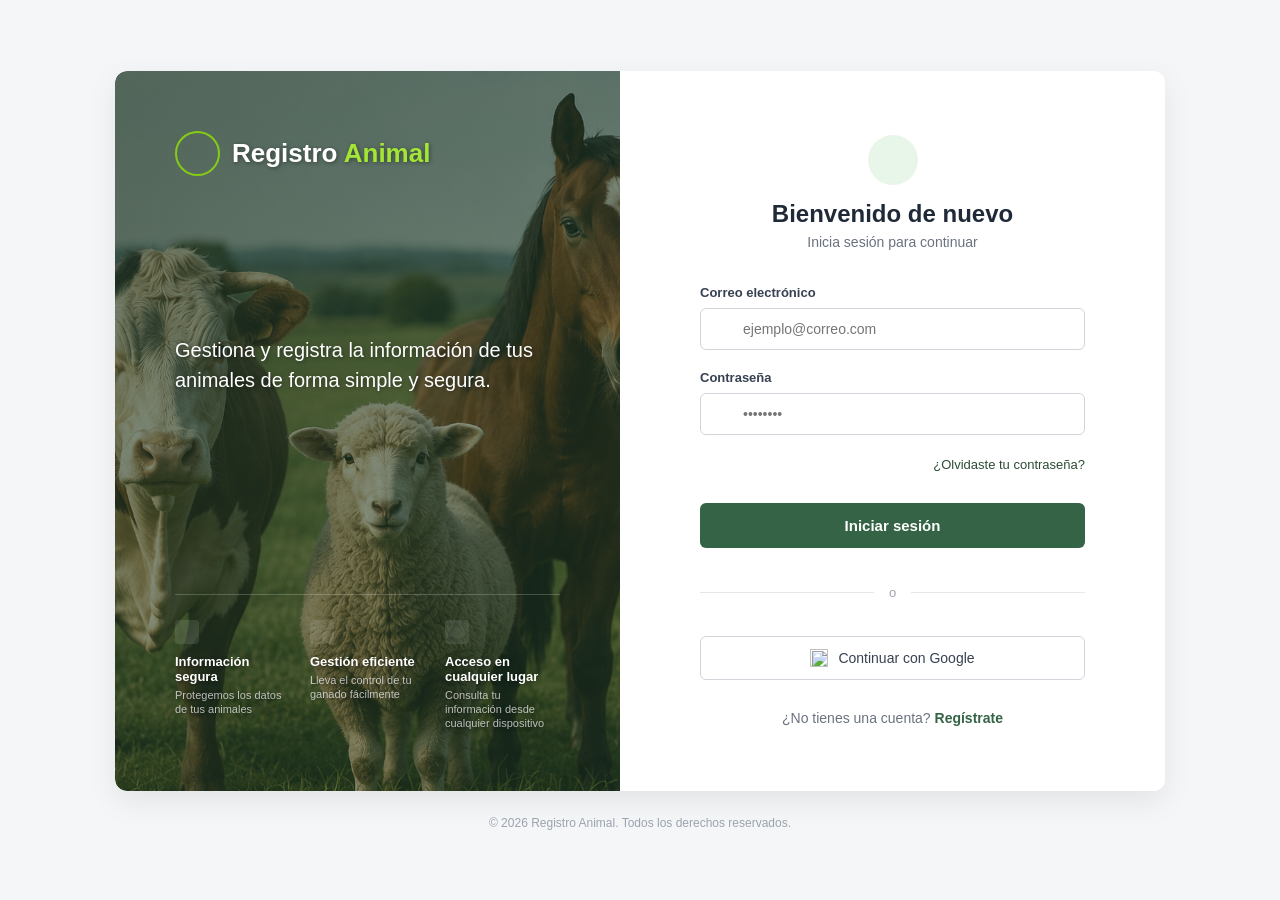
==== index.html @ e9a9a5f4 "INICIO DE SESION" ====
<!DOCTYPE html>
<html lang="es">
<head>
    <!-- Configuración para que los acentos y las eñes se lean correctamente -->
    <meta charset="UTF-8">
    
    <!-- Línea clave para que la página sea responsive y se adapte al tamaño de cualquier celular -->
    <meta name="viewport" content="width=device-width, initial-scale=1.0">
    
    <title>Registro Animal - Iniciar Sesión</title>
    
    <!-- Enlace a tu archivo de estilos CSS -->
    <link rel="stylesheet" href="style.css">
</head>
<body>

    <!-- Contenedor principal de la tarjeta de inicio de sesión -->
    <main class="login-container">

        <!-- SECCIÓN IZQUIERDA: Panel informativo (El fondo se maneja desde el CSS con 'img/portada.png') -->
        <section class="info-panel">
            <div class="logo-container">
                <div class="logo-icon"></div> 
                <h1>Registro <span>Animal</span></h1>
            </div>

            <p class="slogan">Gestiona y registra la información de tus animales de forma simple y segura.</p>

            <!-- Bloque de características/beneficios en la parte inferior -->
            <div class="features-grid">
                <article class="feature-item">
                    <div class="icon-secure"></div>
                    <h2>Información segura</h2>
                    <p>Protegemos los datos de tus animales</p>
                </article>

                <article class="feature-item">
                    <div class="icon-management"></div>
                    <h2>Gestión eficiente</h2>
                    <p>Lleva el control de tu ganado fácilmente</p>
                </article>

                <article class="feature-item">
                    <div class="icon-access"></div>
                    <h2>Acceso en cualquier lugar</h2>
                    <p>Consulta tu información desde cualquier dispositivo</p>
                </article>
            </div>
        </section>


        <!-- SECCIÓN DERECHA: Formulario interactivo de inicio de sesión -->
        <section class="form-panel">
            
            <header class="form-header">
                <div class="lock-icon"></div>
                <h2>Bienvenido de nuevo</h2>
                <p>Inicia sesión para continuar</p>
            </header>

            <form action="#" method="POST" class="login-form">
                
                <!-- Campo: Correo electrónico -->
                <div class="input-group">
                    <label for="email">Correo electrónico</label>
                    <div class="input-wrapper">
                        <span class="input-icon icon-mail"></span>
                        <input type="email" id="email" name="email" placeholder="ejemplo@correo.com" required>
                    </div>
                </div>

                <!-- Campo: Contraseña -->
                <div class="input-group">
                    <label for="password">Contraseña</label>
                    <div class="input-wrapper">
                        <span class="input-icon icon-lock"></span>
                        <input type="password" id="password" name="password" placeholder="••••••••" required>
                        <button type="button" class="toggle-password" aria-label="Mostrar contraseña"></button>
                    </div>
                </div>

                <!-- Enlace de recuperación -->
                <div class="form-actions">
                    <a href="#" class="forgot-password">¿Olvidaste tu contraseña?</a>
                </div>

                <!-- Botón para enviar el formulario -->
                <button type="submit" class="btn-submit">Iniciar sesión</button>
                
                <!-- Divisor decorativo -->
                <div class="divider">
                    <span>o</span>
                </div>

                <!-- Botón alternativo de inicio con Google -->
                <button type="button" class="btn-google">
                    <!-- Espacio listo para colocar el logo de Google en formato SVG o PNG cuando lo tengas -->
                    <img src="#" alt="" class="google-logo"> 
                    Continuar con Google
                </button>

            </form>

            <!-- Pie del formulario para derivar a registro -->
            <footer class="form-footer">
                <p>¿No tienes una cuenta? <a href="#">Regístrate</a></p>
            </footer>

        </section>

    </main>

    <!-- PIE DE PÁGINA GLOBAL DE LA WEB -->
    <footer class="main-footer">
        <p>&copy; 2026 Registro Animal. Todos los derechos reservados.</p>
    </footer>

</body>
</html>
---- style.css ----
/* ==========================================================================
   1. RESETEO Y CONFIGURACIÓN GLOBAL
   ========================================================================== */
* {
    margin: 0;
    padding: 0;
    box-sizing: border-box;
    font-family: 'Segoe UI', Tahoma, Geneva, Verdana, sans-serif;
}

body {
    background-color: #f4f6f8;
    min-height: 100vh;
    display: flex;
    flex-direction: column;
    justify-content: center;
    align-items: center;
    padding: 20px;
}

/* ==========================================================================
   2. CONTENEDOR PRINCIPAL (TARJETA)
   ========================================================================== */
.login-container {
    background-color: #ffffff;
    width: 100%;
    max-width: 1050px;
    height: 720px;
    display: flex; /* Divide la tarjeta en dos columnas */
    border-radius: 12px;
    overflow: hidden;
    box-shadow: 0 10px 30px rgba(0, 0, 0, 0.08);
}

/* ==========================================================================
   3. SECCIÓN IZQUIERDA: PANEL INFORMATIVO (CON IMAGEN)
   ========================================================================== */
.info-panel {
    flex: 1; /* Toma el 50% del espacio */
    position: relative;
    padding: 50px;
    display: flex;
    flex-direction: column;
    justify-content: space-between;
    color: #ffffff;
    
    /* ESPACIO PARA TU IMAGEN DE FONDO */
    /* Cuando tengas tu imagen, descomenta la línea de abajo y pon su ruta */
    /* background-image: linear-gradient(rgba(44, 76, 55, 0.85), rgba(27, 48, 34, 0.9)), url('tu-imagen-de-animales.jpg'); */
    background-color: #2c4c37; /* Color verde oscuro temporal por si no hay imagen */
    background-size: cover;
    background-position: center;
}

/* Capa oscura superpuesta si tu imagen es muy clara (opcional si usas el gradient de arriba) */
/* ==========================================================================
   3. SECCIÓN IZQUIERDA: PANEL INFORMATIVO (RUTA DE IMAGEN CORREGIDA)
   ========================================================================== */
/* ==========================================================================
   3. SECCIÓN IZQUIERDA: DEGRADADO MÁS CLARO PARA SELECCIONAR LA PORTADA
   ========================================================================== */
.info-panel {
    flex: 1;
    position: relative;
    padding: 60px;
    display: flex;
    flex-direction: column;
    justify-content: space-between;
    color: #ffffff;
    
    /* 📸 DEGRADADO AJUSTADO (Más transparente para que la imagen respire) */
    background-image: 
        linear-gradient(135deg, rgba(36, 61, 44, 0.65), rgba(44, 76, 55, 0.45)),
        url('img/portada.png');
        
    background-size: cover;
    background-position: center 20%;
    background-repeat: no-repeat;
    border-radius: 12px 0 0 12px;
    
    /* Añadimos un text-shadow sutil para garantizar que las letras blancas 
       se sigan leyendo perfectamente aunque el fondo sea más claro */
    text-shadow: 1px 1px 4px rgba(0, 0, 0, 0.4);
}

/* El resto del código de abajo se queda exactamente igual */
.logo-container, .slogan, .features-grid {
    position: relative;
    z-index: 10;
}
/* Forzamos a que todo el contenido del panel quede por encima del filtro de fondo */
.logo-container, .slogan, .features-grid {
    position: relative;
    z-index: 2;
}

/* Logo */
.logo-container {
    display: flex;
    align-items: center;
    gap: 12px;
}

.logo-icon {
    width: 45px;
    height: 45px;
    border: 2px solid #84cc16; /* Color verde claro */
    border-radius: 50%;
    /* Aquí irá tu icono de las cabezas de animales */
}

.logo-container h1 {
    font-size: 26px;
    font-weight: 600;
}

.logo-container h1 span {
    color: #a3e635; /* Resaltado verde claro para 'Animal' */
}

/* Eslogan del medio */
.slogan {
    font-size: 20px;
    line-height: 1.5;
    max-width: 380px;
    font-weight: 400;
    margin-top: -40px;
}

/* Cuadrícula inferior de beneficios */
.features-grid {
    display: grid;
    grid-template-columns: repeat(3, 1fr);
    gap: 20px;
    border-top: 1px solid rgba(255, 255, 255, 0.2);
    padding-top: 25px;
}

.feature-item h2 {
    font-size: 13px;
    font-weight: 600;
    margin-bottom: 4px;
}

.feature-item p {
    font-size: 11px;
    color: rgba(255, 255, 255, 0.7);
    line-height: 1.3;
}

/* Espacio para los mini iconos inferiores */
.icon-secure, .icon-management, .icon-access {
    width: 24px;
    height: 24px;
    margin-bottom: 10px;
    background-color: rgba(255, 255, 255, 0.1); /* Marcador de posición */
    border-radius: 4px;
}


/* ==========================================================================
   4. SECCIÓN DERECHA: FORMULARIO
   ========================================================================== */
.form-panel {
    flex: 1; /* Toma el otro 50% del espacio */
    padding: 60px 80px;
    display: flex;
    flex-direction: column;
    justify-content: center;
    background-color: #ffffff;
}

/* Encabezado del formulario */
.form-header {
    text-align: center;
    margin-bottom: 35px;
}

.lock-icon {
    width: 50px;
    height: 50px;
    background-color: #e8f5e9;
    color: #2e7d32;
    border-radius: 50%;
    margin: 0 auto 15px;
    /* Espacio para el icono de candado verde */
}

.form-header h2 {
    font-size: 24px;
    color: #1f2937;
    margin-bottom: 6px;
}

.form-header p {
    font-size: 14px;
    color: #6b7280;
}

/* Campos de entrada (Inputs) */
.login-form {
    display: flex;
    flex-direction: column;
    gap: 20px;
}

.input-group {
    display: flex;
    flex-direction: column;
    gap: 8px;
}

.input-group label {
    font-size: 13px;
    font-weight: 600;
    color: #374151;
}

.input-wrapper {
    position: relative;
    display: flex;
    align-items: center;
}

.input-wrapper input {
    width: 100%;
    padding: 12px 16px 12px 42px; /* Espacio extra a la izquierda para el icono */
    border: 1px solid #d1d5db;
    border-radius: 6px;
    font-size: 14px;
    color: #1f2937;
    outline: none;
    transition: border-color 0.2s;
}

.input-wrapper input:focus {
    border-color: #2c4c37;
    box-shadow: 0 0 0 3px rgba(44, 76, 55, 0.1);
}

/* Iconos dentro de los inputs */
.input-icon {
    position: absolute;
    left: 14px;
    color: #9ca3af;
    /* Aquí centrarás tus iconos de sobre/candado */
}

.toggle-password {
    position: absolute;
    right: 14px;
    background: none;
    border: none;
    cursor: pointer;
    color: #6b7280;
}

/* Enlace Olvidaste tu contraseña */
.form-actions {
    text-align: right;
}

.forgot-password {
    font-size: 13px;
    color: #2c4c37;
    text-decoration: none;
    font-weight: 500;
}

.forgot-password:hover {
    text-decoration: underline;
}

/* Botones */
.btn-submit {
    background-color: #346345; /* Verde del botón de iniciar sesión */
    color: #ffffff;
    border: none;
    padding: 14px;
    border-radius: 6px;
    font-size: 15px;
    font-weight: 600;
    cursor: pointer;
    transition: background-color 0.2s;
    margin-top: 10px;
}

.btn-submit:hover {
    background-color: #284c35;
}

/* Separador 'o' */
.divider {
    text-align: center;
    position: relative;
    margin: 15px 0;
}

.divider::before {
    content: '';
    position: absolute;
    top: 50%; left: 0; width: 100%; height: 1px;
    background-color: #e5e7eb;
    z-index: 1;
}

.divider span {
    background-color: #ffffff;
    padding: 0 15px;
    font-size: 13px;
    color: #9ca3af;
    position: relative;
    z-index: 2;
}

/* Botón de Google */
.btn-google {
    background-color: #ffffff;
    color: #374151;
    border: 1px solid #d1d5db;
    padding: 12px;
    border-radius: 6px;
    font-size: 14px;
    font-weight: 500;
    cursor: pointer;
    display: flex;
    align-items: center;
    justify-content: center;
    gap: 10px;
    transition: background-color 0.2s;
}

.btn-google:hover {
    background-color: #f9fafb;
}

.google-logo {
    width: 18px;
    height: 18px;
}

/* Pie del formulario (Regístrate) */
.form-footer {
    text-align: center;
    margin-top: 30px;
    font-size: 14px;
    color: #6b7280;
}

.form-footer a {
    color: #346345;
    text-decoration: none;
    font-weight: 600;
}

.form-footer a:hover {
    text-decoration: underline;
}


/* ==========================================================================
   5. PIE DE PÁGINA GLOBAL (COPYRIGHT)
   ========================================================================== */
.main-footer {
    margin-top: 25px;
    font-size: 12px;
    color: #9ca3af;
    text-align: center;
}
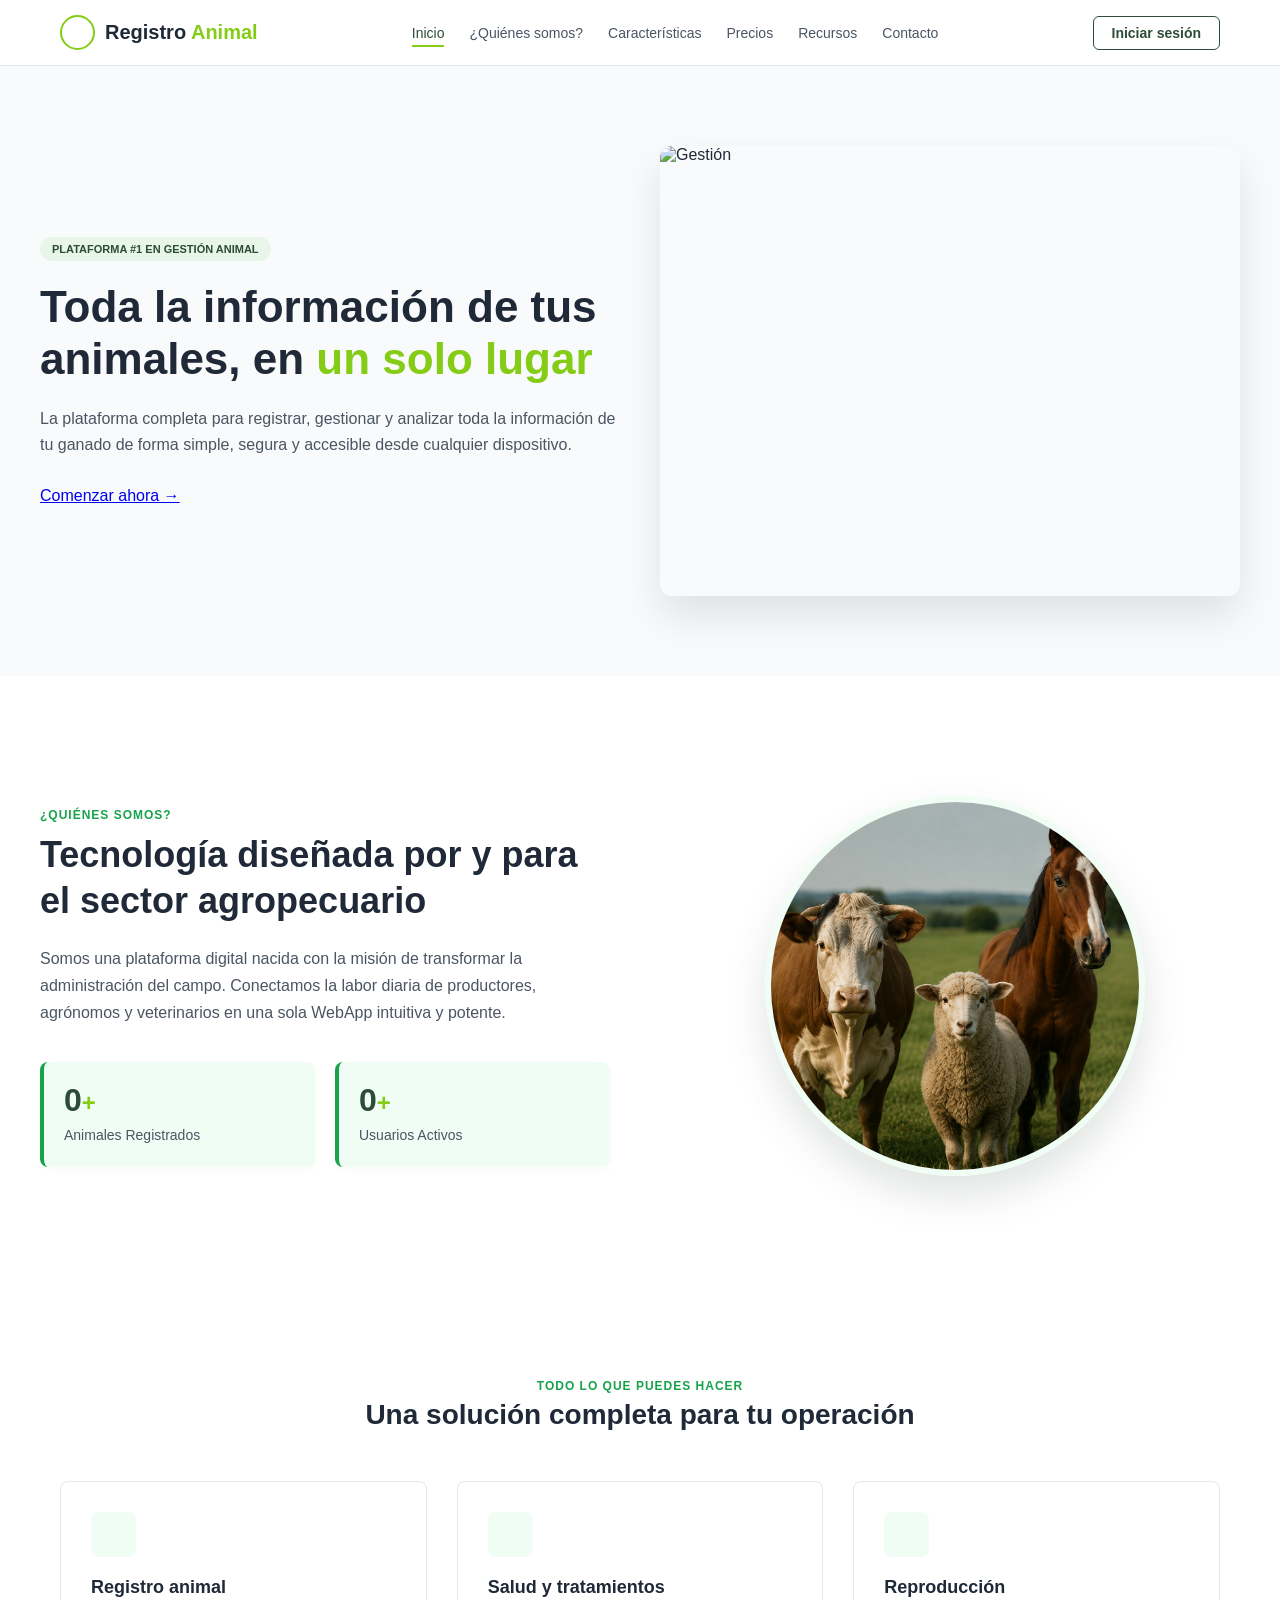
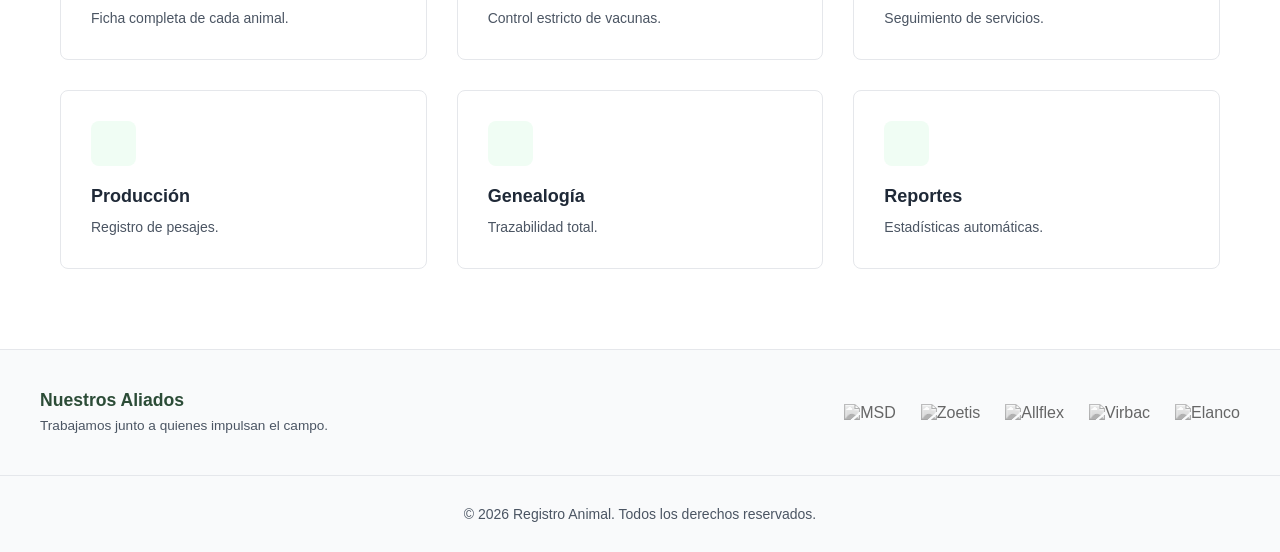
==== commit 7737b4b6: "Subiendo todos los cambios y archivos" ====
--- a/index.html
+++ b/index.html
@@ -1,119 +1,124 @@
 <!DOCTYPE html>
 <html lang="es">
 <head>
-    <!-- Configuración para que los acentos y las eñes se lean correctamente -->
     <meta charset="UTF-8">
-    
-    <!-- Línea clave para que la página sea responsive y se adapte al tamaño de cualquier celular -->
     <meta name="viewport" content="width=device-width, initial-scale=1.0">
-    
-    <title>Registro Animal - Iniciar Sesión</title>
-    
-    <!-- Enlace a tu archivo de estilos CSS -->
-    <link rel="stylesheet" href="style.css">
+    <title>Registro Animal - Gestión Inteligente de tu Ganado</title>
+    <link rel="stylesheet" href="css/welcome.css">
 </head>
 <body>
 
-    <!-- Contenedor principal de la tarjeta de inicio de sesión -->
-    <main class="login-container">
+    <header class="main-header">
+        <div class="nav-container">
+            <div class="logo">
+                <div class="logo-icon"></div>
+                <span class="logo-text">Registro <span class="green-text">Animal</span></span>
+            </div>
+            <nav class="nav-menu">
+                <ul>
+                    <li><a href="#" class="active">Inicio</a></li>
+                    <li><a href="#about">¿Quiénes somos?</a></li>
+                    <li><a href="#features">Características</a></li>
+                    <li><a href="#">Precios</a></li>
+                    <li><a href="#">Recursos</a></li>
+                    <li><a href="#">Contacto</a></li>
+                </ul>
+            </nav>
+            <div class="nav-actions">
+                <a href="login.html" class="btn-nav-login">Iniciar sesión</a>
+            </div>
+        </div>
+    </header>
 
-        <!-- SECCIÓN IZQUIERDA: Panel informativo (El fondo se maneja desde el CSS con 'img/portada.png') -->
-        <section class="info-panel">
-            <div class="logo-container">
-                <div class="logo-icon"></div> 
-                <h1>Registro <span>Animal</span></h1>
-            </div>
-
-            <p class="slogan">Gestiona y registra la información de tus animales de forma simple y segura.</p>
-
-            <!-- Bloque de características/beneficios en la parte inferior -->
-            <div class="features-grid">
-                <article class="feature-item">
-                    <div class="icon-secure"></div>
-                    <h2>Información segura</h2>
-                    <p>Protegemos los datos de tus animales</p>
-                </article>
-
-                <article class="feature-item">
-                    <div class="icon-management"></div>
-                    <h2>Gestión eficiente</h2>
-                    <p>Lleva el control de tu ganado fácilmente</p>
-                </article>
-
-                <article class="feature-item">
-                    <div class="icon-access"></div>
-                    <h2>Acceso en cualquier lugar</h2>
-                    <p>Consulta tu información desde cualquier dispositivo</p>
-                </article>
+    <main>
+        <!-- HERO CON CARRUSEL INTEGRADO -->
+        <section class="hero-section">
+            <div class="hero-container">
+                <div class="hero-content">
+                    <span class="badge">PLATAFORMA #1 EN GESTIÓN ANIMAL</span>
+                    <h1>Toda la información de tus animales, en <span class="green-text">un solo lugar</span></h1>
+                    <p>La plataforma completa para registrar, gestionar y analizar toda la información de tu ganado de forma simple, segura y accesible desde cualquier dispositivo.</p>
+                    <div class="hero-buttons">
+                        <a href="login.html" class="btn-primary">Comenzar ahora &rarr;</a>
+                    </div>
+                </div>
+                <!-- Carrusel -->
+                <div class="hero-carousel">
+                    <div class="carousel-track">
+                        <div class="carousel-slide active"><img src="img/img1.png" alt="Gestión"></div>
+                        <div class="carousel-slide"><img src="img/img2.png" alt="Salud"></div>
+                        <div class="carousel-slide"><img src="img/img3.png" alt="Reportes"></div>
+                        <div class="carousel-slide"><img src="img/img4.png" alt="Campo"></div>
+                        <div class="carousel-slide"><img src="img/img5.png" alt="Equipo"></div>
+                    </div>
+                </div>
             </div>
         </section>
 
-
-        <!-- SECCIÓN DERECHA: Formulario interactivo de inicio de sesión -->
-        <section class="form-panel">
-            
-            <header class="form-header">
-                <div class="lock-icon"></div>
-                <h2>Bienvenido de nuevo</h2>
-                <p>Inicia sesión para continuar</p>
-            </header>
-
-            <form action="#" method="POST" class="login-form">
-                
-                <!-- Campo: Correo electrónico -->
-                <div class="input-group">
-                    <label for="email">Correo electrónico</label>
-                    <div class="input-wrapper">
-                        <span class="input-icon icon-mail"></span>
-                        <input type="email" id="email" name="email" placeholder="ejemplo@correo.com" required>
+        <!-- SECCIÓN QUIÉNES SOMOS (CON CONTADORES) -->
+        <section id="about" class="about-section">
+            <div class="about-container">
+                <div class="about-content fade-in-element">
+                    <span class="about-badge">¿QUIÉNES SOMOS?</span>
+                    <h2>Tecnología diseñada por y para el sector agropecuario</h2>
+                    <p>Somos una plataforma digital nacida con la misión de transformar la administración del campo. Conectamos la labor diaria de productores, agrónomos y veterinarios en una sola WebApp intuitiva y potente.</p>
+                    <div class="about-stats">
+                        <div class="stat-card" data-target="0">
+                            <span class="stat-number">0</span><span class="stat-plus">+</span>
+                            <p>Animales Registrados</p>
+                        </div>
+                        <div class="stat-card" data-target="0">
+                            <span class="stat-number">0</span><span class="stat-plus">+</span>
+                            <p>Usuarios Activos</p>
+                        </div>
                     </div>
                 </div>
-
-                <!-- Campo: Contraseña -->
-                <div class="input-group">
-                    <label for="password">Contraseña</label>
-                    <div class="input-wrapper">
-                        <span class="input-icon icon-lock"></span>
-                        <input type="password" id="password" name="password" placeholder="••••••••" required>
-                        <button type="button" class="toggle-password" aria-label="Mostrar contraseña"></button>
+                <div class="about-image-wrapper fade-in-element">
+                    <div class="interactive-circle-container">
+                        <div class="main-circle-card"><img src="img/portada.png" alt="Monitoreo" class="about-img-circle"></div>
                     </div>
                 </div>
-
-                <!-- Enlace de recuperación -->
-                <div class="form-actions">
-                    <a href="#" class="forgot-password">¿Olvidaste tu contraseña?</a>
-                </div>
-
-                <!-- Botón para enviar el formulario -->
-                <button type="submit" class="btn-submit">Iniciar sesión</button>
-                
-                <!-- Divisor decorativo -->
-                <div class="divider">
-                    <span>o</span>
-                </div>
-
-                <!-- Botón alternativo de inicio con Google -->
-                <button type="button" class="btn-google">
-                    <!-- Espacio listo para colocar el logo de Google en formato SVG o PNG cuando lo tengas -->
-                    <img src="#" alt="" class="google-logo"> 
-                    Continuar con Google
-                </button>
-
-            </form>
-
-            <!-- Pie del formulario para derivar a registro -->
-            <footer class="form-footer">
-                <p>¿No tienes una cuenta? <a href="#">Regístrate</a></p>
-            </footer>
-
+            </div>
         </section>
 
+        <!-- CARACTERÍSTICAS -->
+        <section id="features" class="features-section">
+            <div class="section-title">
+                <span class="sub">TODO LO QUE PUEDES HACER</span>
+                <h2>Una solución completa para tu operación</h2>
+            </div>
+            <div class="features-services-grid">
+                <article class="service-card"><div class="service-icon"></div><h3>Registro animal</h3><p>Ficha completa de cada animal.</p></article>
+                <article class="service-card"><div class="service-icon"></div><h3>Salud y tratamientos</h3><p>Control estricto de vacunas.</p></article>
+                <article class="service-card"><div class="service-icon"></div><h3>Reproducción</h3><p>Seguimiento de servicios.</p></article>
+                <article class="service-card"><div class="service-icon"></div><h3>Producción</h3><p>Registro de pesajes.</p></article>
+                <article class="service-card"><div class="service-icon"></div><h3>Genealogía</h3><p>Trazabilidad total.</p></article>
+                <article class="service-card"><div class="service-icon"></div><h3>Reportes</h3><p>Estadísticas automáticas.</p></article>
+            </div>
+        </section>
+
+        <!-- ALIADOS -->
+        <section class="partners-section">
+            <div class="partners-container">
+                <div class="partners-text">
+                    <h3>Nuestros Aliados</h3>
+                    <p>Trabajamos junto a quienes impulsan el campo.</p>
+                </div>
+                <div class="partners-logos">
+                    <img src="img/msd.png" alt="MSD" class="partner-logo">
+                    <img src="img/zoetis.png" alt="Zoetis" class="partner-logo">
+                    <img src="img/allflex.png" alt="Allflex" class="partner-logo">
+                    <img src="img/virbac.png" alt="Virbac" class="partner-logo">
+                    <img src="img/elanco.png" alt="Elanco" class="partner-logo">
+                </div>
+            </div>
+        </section>
     </main>
 
-    <!-- PIE DE PÁGINA GLOBAL DE LA WEB -->
-    <footer class="main-footer">
+    <footer class="global-footer">
         <p>&copy; 2026 Registro Animal. Todos los derechos reservados.</p>
     </footer>
 
+    <script src="js/main.js"></script>
 </body>
 </html>
--- a/css/welcome.css
+++ b/css/welcome.css
@@ -0,0 +1,630 @@
+/* ==========================================================================
+   1. RESETEO Y VARIABLES GLOBALES
+   ========================================================================== */
+* {
+    margin: 0;
+    padding: 0;
+    box-sizing: border-box;
+    font-family: 'Segoe UI', Tahoma, Geneva, Verdana, sans-serif;
+}
+
+:root {
+    --primary-green: #2c4c37;
+    --light-green: #84cc16;
+    --text-dark: #1f2937;
+    --text-muted: #4b5563;
+    --bg-light: #f9fafb;
+}
+
+html {
+    scroll-behavior: smooth;
+}
+
+body {
+    background-color: #ffffff;
+    color: var(--text-dark);
+    overflow-x: hidden;
+}
+
+/* ==========================================================================
+   2. BARRA DE NAVEGACIÓN (NAVBAR)
+   ========================================================================== */
+.main-header {
+    background-color: #ffffff;
+    border-bottom: 1px solid #e5e7eb;
+    position: sticky;
+    top: 0;
+    z-index: 100;
+}
+
+.nav-container {
+    max-width: 1200px;
+    margin: 0 auto;
+    padding: 15px 20px;
+    display: flex;
+    justify-content: space-between;
+    align-items: center;
+}
+
+.logo {
+    display: flex;
+    align-items: center;
+    gap: 10px;
+}
+
+.logo-icon {
+    width: 35px;
+    height: 35px;
+    border: 2px solid var(--light-green);
+    border-radius: 50%;
+}
+
+.logo-text {
+    font-size: 20px;
+    font-weight: 700;
+    color: var(--text-dark);
+}
+
+.green-text {
+    color: var(--light-green);
+}
+
+.nav-menu ul {
+    display: flex;
+    list-style: none;
+    gap: 25px;
+}
+
+.nav-menu a {
+    text-decoration: none;
+    color: var(--text-muted);
+    font-size: 14px;
+    font-weight: 500;
+    transition: color 0.2s;
+}
+
+.nav-menu a:hover, .nav-menu a.active {
+    color: var(--primary-green);
+    border-bottom: 2px solid var(--light-green);
+    padding-bottom: 4px;
+}
+
+.btn-nav-login {
+    text-decoration: none;
+    color: var(--primary-green);
+    border: 1px solid var(--primary-green);
+    padding: 8px 18px;
+    border-radius: 6px;
+    font-size: 14px;
+    font-weight: 600;
+    transition: background-color 0.2s, color 0.2s;
+}
+
+.btn-nav-login:hover {
+    background-color: var(--primary-green);
+    color: #ffffff;
+}
+
+/* ==========================================================================
+   3. SECCIÓN PRINCIPAL (HERO SECTION & CARRUSEL)
+   ========================================================================== */
+.hero-section {
+    position: relative;
+    background-color: var(--bg-light);
+    overflow: hidden;
+    padding: 80px 20px;
+}
+
+.hero-container {
+    max-width: 1200px;
+    margin: 0 auto;
+    display: flex;
+    align-items: center;
+    gap: 40px;
+}
+
+.hero-content {
+    flex: 1;
+    max-width: 600px;
+    z-index: 2;
+}
+
+.badge {
+    display: inline-block;
+    background-color: #e8f5e9;
+    color: var(--primary-green);
+    font-size: 11px;
+    font-weight: 700;
+    padding: 6px 12px;
+    border-radius: 20px;
+    margin-bottom: 20px;
+}
+
+.hero-content h1 {
+    font-size: 44px;
+    line-height: 1.2;
+    color: var(--text-dark);
+    margin-bottom: 20px;
+}
+
+.hero-content p {
+    font-size: 16px;
+    line-height: 1.6;
+    color: var(--text-muted);
+    margin-bottom: 30px;
+}
+
+.hero-buttons {
+    display: flex;
+    gap: 15px;
+}
+
+.hero-carousel {
+    flex: 1;
+    height: 450px;
+    position: relative;
+    border-radius: 12px;
+    overflow: hidden; 
+    box-shadow: 0 20px 40px rgba(0,0,0,0.1);
+}
+
+.carousel-track {
+    width: 100%;
+    height: 100%;
+    position: relative;
+}
+
+.carousel-slide {
+    position: absolute;
+    width: 100%;
+    height: 100%;
+    opacity: 0;
+    transition: opacity 1s ease-in-out;
+}
+
+.carousel-slide.active {
+    opacity: 1;
+}
+
+.carousel-slide img {
+    width: 100%;
+    height: 100%;
+    object-fit: cover;
+}
+
+/* ==========================================================================
+   4. SECCIÓN ¿QUIÉNES SOMOS? (CIRCULAR CON ICONOS FLOTANTES INYECTADOS)
+   ========================================================================== */
+.about-section {
+    padding: 100px 20px;
+    background-color: #ffffff;
+    overflow: hidden;
+}
+
+.about-container {
+    max-width: 1200px;
+    margin: 0 auto;
+    display: flex;
+    align-items: center;
+    gap: 60px;
+}
+
+.about-content {
+    flex: 1;
+}
+
+.about-badge {
+    font-size: 12px;
+    font-weight: 700;
+    color: #16a34a;
+    letter-spacing: 1px;
+    margin-bottom: 10px;
+    display: inline-block;
+}
+
+.about-content h2 {
+    font-size: 36px;
+    color: var(--text-dark);
+    line-height: 1.3;
+    margin-bottom: 20px;
+}
+
+.about-content p {
+    font-size: 16px;
+    color: var(--text-muted);
+    line-height: 1.7;
+    margin-bottom: 20px;
+}
+
+.about-stats {
+    display: flex;
+    gap: 20px;
+    margin-top: 35px;
+}
+
+.stat-card {
+    background: #f0fdf4;
+    border-left: 4px solid #16a34a;
+    padding: 20px;
+    border-radius: 8px;
+    flex: 1;
+    box-shadow: 0 4px 12px rgba(0,0,0,0.02);
+}
+
+.stat-number {
+    font-size: 32px;
+    font-weight: 700;
+    color: var(--primary-green);
+}
+
+.stat-plus {
+    font-size: 24px;
+    font-weight: 700;
+    color: var(--light-green);
+}
+
+.stat-card p {
+    font-size: 14px;
+    margin-bottom: 0;
+    margin-top: 5px;
+    font-weight: 500;
+}
+
+.about-image-wrapper {
+    flex: 1;
+    display: flex;
+    justify-content: center;
+    position: relative;
+}
+
+.interactive-circle-container {
+    position: relative;
+    width: 380px;
+    height: 380px;
+    display: flex;
+    justify-content: center;
+    align-items: center;
+    margin: 20px auto;
+}
+
+.main-circle-card {
+    width: 100%;
+    height: 100%;
+    border-radius: 50%;
+    overflow: hidden;
+    border: 6px solid #f0fdf4;
+    box-shadow: 0 20px 40px rgba(44, 76, 55, 0.15);
+    transition: transform 0.4s cubic-bezier(0.175, 0.885, 0.32, 1.275);
+    z-index: 1;
+}
+
+.interactive-circle-container:hover .main-circle-card {
+    transform: scale(1.02) rotate(-1deg);
+    border-color: #dcfce7;
+}
+
+.about-img-circle {
+    width: 100%;
+    height: 100%;
+    object-fit: cover;
+}
+
+.floating-badge-circle {
+    position: absolute;
+    bottom: -10px;
+    background: rgba(255, 255, 255, 0.98);
+    padding: 10px 18px;
+    border-radius: 30px;
+    display: flex;
+    align-items: center;
+    gap: 8px;
+    box-shadow: 0 10px 25px rgba(0,0,0,0.1);
+    backdrop-filter: blur(5px);
+    z-index: 10;
+    font-size: 13px;
+    font-weight: 600;
+}
+
+.pulse-dot {
+    width: 10px;
+    height: 10px;
+    background-color: #22c55e;
+    border-radius: 50%;
+    position: relative;
+}
+
+.pulse-dot::before {
+    content: '';
+    position: absolute;
+    width: 100%;
+    height: 100%;
+    background-color: #22c55e;
+    border-radius: 50%;
+    animation: pulse 1.8s infinite ease-in-out;
+}
+
+@keyframes pulse {
+    0% { transform: scale(1); opacity: 1; }
+    100% { transform: scale(3); opacity: 0; }
+}
+
+/* Configuración General de Iconos SVG Inyectados */
+.mini-float-icon {
+    position: absolute;
+    width: 55px;
+    height: 55px;
+    background-color: #ffffff;
+    border: 2px solid #e5e7eb;
+    border-radius: 50%;
+    display: flex;
+    justify-content: center;
+    align-items: center;
+    box-shadow: 0 8px 20px rgba(0,0,0,0.08);
+    z-index: 5;
+    transition: transform 0.3s ease, background-color 0.3s;
+}
+
+.mini-float-icon svg {
+    color: var(--primary-green);
+    width: 24px;
+    height: 24px;
+    transition: color 0.3s;
+}
+
+.mini-float-icon:hover {
+    background-color: #f0fdf4;
+    border-color: var(--light-green);
+    transform: scale(1.15);
+    cursor: pointer;
+}
+
+.mini-float-icon:hover svg {
+    color: #16a34a;
+}
+
+/* Posiciones de Iconos Individuales */
+.icon-top-right {
+    top: 15px;
+    right: 15px;
+    animation: floatUpDown 4s infinite ease-in-out;
+}
+
+.icon-bottom-right {
+    bottom: 40px;
+    right: -10px;
+    animation: floatLeftRight 4.5s infinite ease-in-out;
+}
+
+.icon-top-left {
+    top: 40px;
+    left: -10px;
+    animation: floatLeftRight 3.8s infinite ease-in-out;
+}
+
+.icon-bottom-left {
+    bottom: 15px;
+    left: 15px;
+    animation: floatUpDown 4.2s infinite ease-in-out;
+}
+
+/* Animaciones de Orbita Flotante */
+@keyframes floatUpDown {
+    0%, 100% { transform: translateY(0); }
+    50% { transform: translateY(-12px); }
+}
+
+@keyframes floatLeftRight {
+    0%, 100% { transform: translateX(0); }
+    50% { transform: translateX(10px); }
+}
+
+/* ==========================================================================
+   5. SECCIÓN DE CARACTERÍSTICAS (GRID)
+   ========================================================================== */
+.features-section {
+    max-width: 1200px;
+    margin: 0 auto;
+    padding: 80px 20px;
+}
+
+.section-title {
+    text-align: center;
+    margin-bottom: 50px;
+}
+
+.section-title .sub {
+    font-size: 12px;
+    font-weight: 700;
+    color: #16a34a;
+    letter-spacing: 1px;
+}
+
+.section-title h2 {
+    font-size: 28px;
+    color: var(--text-dark);
+    margin-top: 5px;
+}
+
+.features-services-grid {
+    display: grid;
+    grid-template-columns: repeat(3, 1fr);
+    gap: 30px;
+}
+
+.service-card {
+    background-color: #ffffff;
+    border: 1px solid #e5e7eb;
+    padding: 30px;
+    border-radius: 8px;
+    transition: transform 0.2s, box-shadow 0.2s;
+}
+
+.service-card:hover {
+    transform: translateY(-5px);
+    box-shadow: 0 10px 25px rgba(0, 0, 0, 0.05);
+}
+
+.service-icon {
+    width: 45px;
+    height: 45px;
+    background-color: #f0fdf4;
+    border-radius: 8px;
+    margin-bottom: 20px;
+}
+
+.service-card h3 {
+    font-size: 18px;
+    color: var(--text-dark);
+    margin-bottom: 10px;
+}
+
+.service-card p {
+    font-size: 14px;
+    color: var(--text-muted);
+    line-height: 1.5;
+}
+
+/* ==========================================================================
+   6. SECCIÓN DE SOCIOS Y ALIADOS (HORIZONTAL FLEX)
+   ========================================================================== */
+.partners-section {
+    padding: 40px 20px;
+    background-color: #f9fafb;
+    border-top: 1px solid #e5e7eb;
+}
+
+.partners-container {
+    max-width: 1200px;
+    margin: 0 auto;
+    display: flex;
+    align-items: center;
+    justify-content: space-between;
+    gap: 40px;
+}
+
+.partners-text {
+    flex: 1;
+    max-width: 300px;
+}
+
+.partners-text h3 {
+    margin: 0 0 5px 0;
+    color: var(--primary-green);
+    font-size: 1.1rem;
+}
+
+.partners-text p {
+    font-size: 0.85rem;
+    color: var(--text-muted);
+    line-height: 1.4;
+    margin: 0;
+}
+
+.partners-logos {
+    flex: 2;
+    display: flex;
+    justify-content: flex-end;
+    align-items: center;
+    gap: 25px;
+    filter: grayscale(100%);
+    opacity: 0.7;
+    transition: 0.3s ease;
+}
+
+.partners-logos:hover {
+    filter: grayscale(0%);
+    opacity: 1;
+}
+
+.partner-logo {
+    max-height: 35px;
+    width: auto;
+    object-fit: contain;
+}
+
+/* ==========================================================================
+   7. FOOTER GLOBAL Y CLASES DE ANIMACIÓN
+   ========================================================================== */
+.global-footer {
+    border-top: 1px solid #e5e7eb;
+    padding: 30px 20px;
+    text-align: center;
+    font-size: 14px;
+    color: var(--text-muted);
+    background-color: var(--bg-light);
+}
+
+.fade-in-element {
+    opacity: 0;
+    transform: translateY(40px);
+    transition: opacity 0.8s ease-out, transform 0.8s ease-out;
+}
+
+.fade-in-element.is-visible {
+    opacity: 1;
+    transform: translateY(0);
+}
+
+/* ==========================================================================
+   8. RESPONSIVE DESIGN (DISEÑO ADAPTABLE)
+   ========================================================================== */
+@media (max-width: 992px) {
+    .hero-container, .about-container {
+        flex-direction: column;
+        text-align: center;
+    }
+    
+    .hero-content, .about-content {
+        max-width: 100%;
+    }
+
+    .hero-buttons, .about-stats {
+        justify-content: center;
+    }
+
+    .hero-carousel {
+        width: 100%;
+        height: 350px;
+    }
+
+    .features-services-grid {
+        grid-template-columns: repeat(2, 1fr);
+    }
+}
+
+@media (max-width: 768px) {
+    .nav-menu {
+        display: none;
+    }
+    
+    .hero-content h1, .about-content h2 {
+        font-size: 32px;
+    }
+
+    .features-services-grid {
+        grid-template-columns: 1fr;
+    }
+
+    .partners-container {
+        flex-direction: column;
+        text-align: center;
+    }
+    .partners-text {
+        max-width: 100%;
+    }
+    .partners-logos {
+        justify-content: center;
+        flex-wrap: wrap;
+    }
+}
+
+@media (max-width: 480px) {
+    .interactive-circle-container {
+        width: 280px;
+        height: 280px;
+    }
+    .mini-float-icon {
+        width: 45px;
+        height: 45px;
+    }
+}
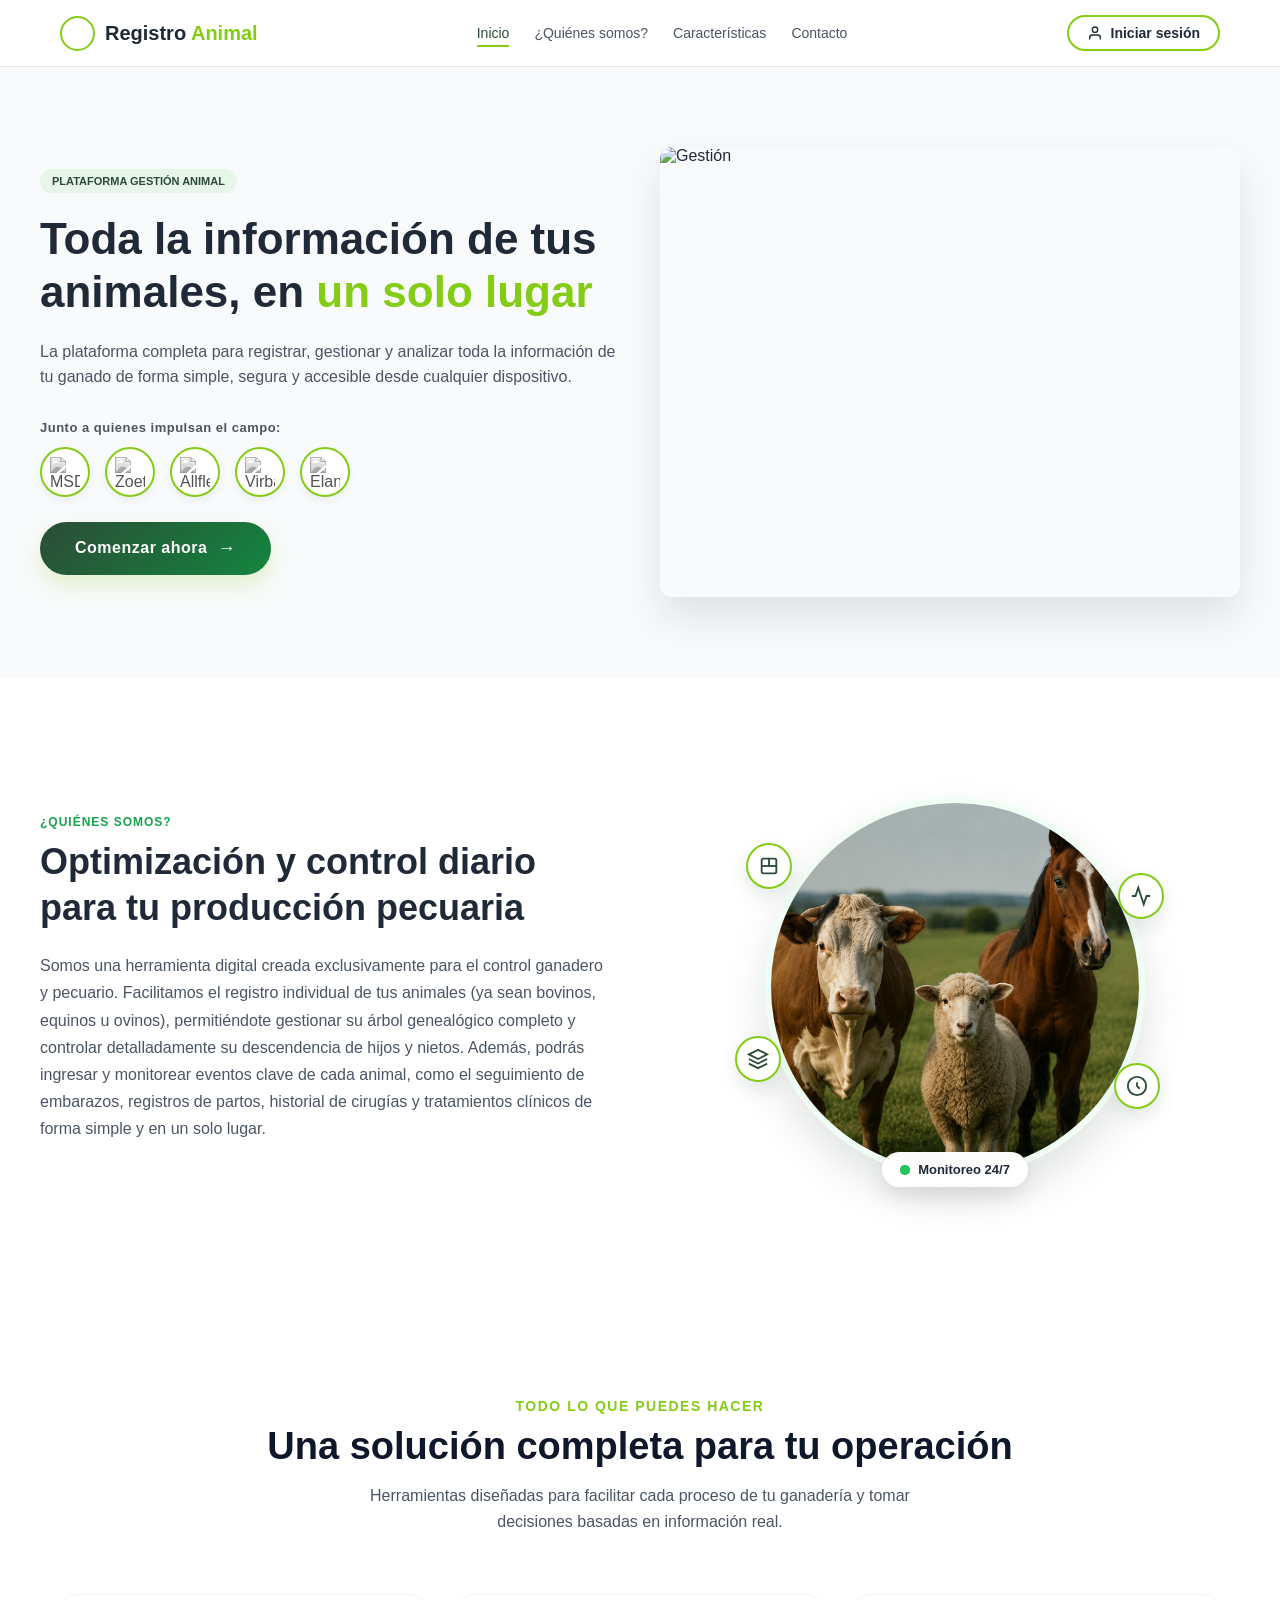
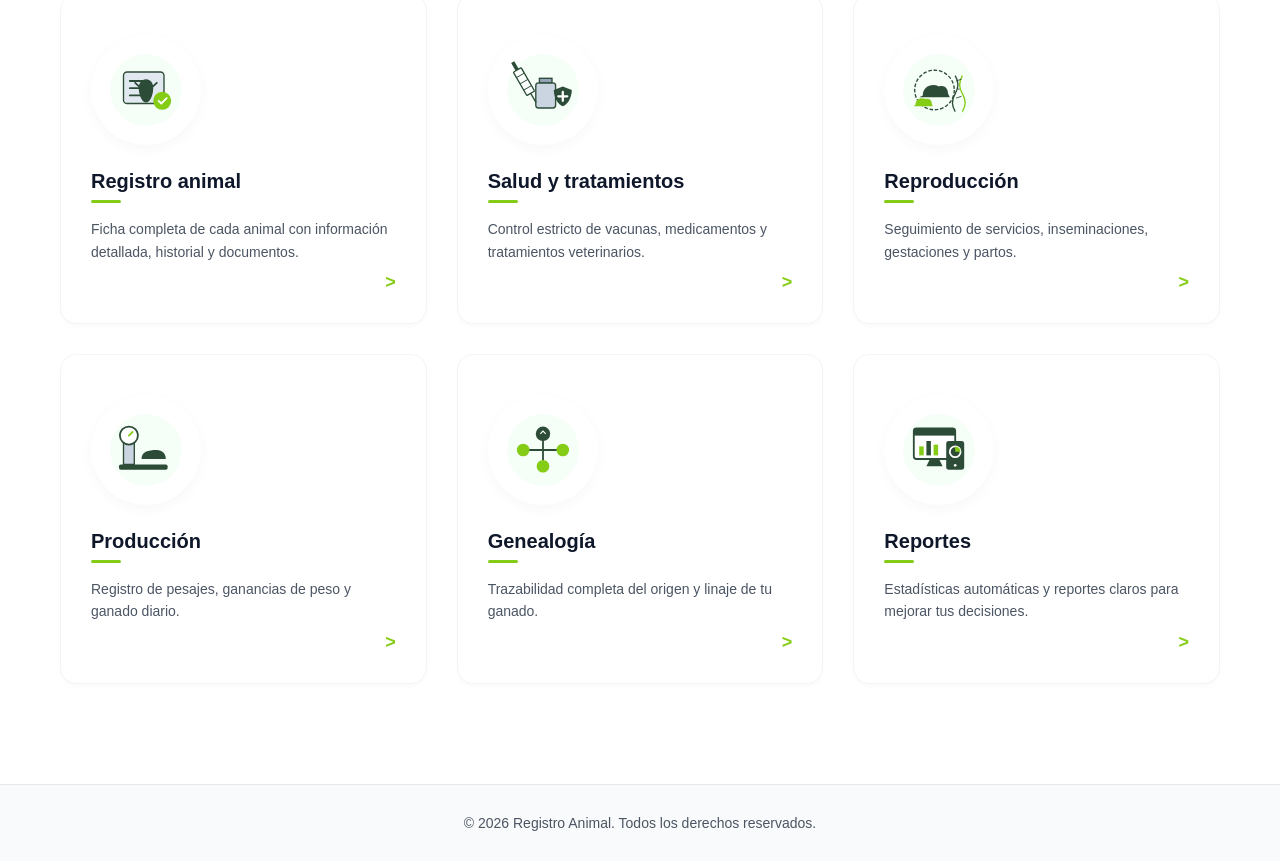
==== commit afb450e9: "Subiendo todos  cambios" ====
--- a/index.html
+++ b/index.html
@@ -19,30 +19,45 @@
                     <li><a href="#" class="active">Inicio</a></li>
                     <li><a href="#about">¿Quiénes somos?</a></li>
                     <li><a href="#features">Características</a></li>
-                    <li><a href="#">Precios</a></li>
-                    <li><a href="#">Recursos</a></li>
                     <li><a href="#">Contacto</a></li>
                 </ul>
             </nav>
             <div class="nav-actions">
-                <a href="login.html" class="btn-nav-login">Iniciar sesión</a>
+                <a href="login.html" class="btn-nav-login">
+                    <svg class="profile-icon" viewBox="0 0 24 24" fill="none" stroke="currentColor" stroke-width="2" stroke-linecap="round" stroke-linejoin="round"><path d="M20 21v-2a4 4 0 0 0-4-4H8a4 4 0 0 0-4 4v2"></path><circle cx="12" cy="7" r="4"></circle></svg>
+                    Iniciar sesión
+                </a>
             </div>
         </div>
     </header>
 
     <main>
-        <!-- HERO CON CARRUSEL INTEGRADO -->
         <section class="hero-section">
             <div class="hero-container">
                 <div class="hero-content">
-                    <span class="badge">PLATAFORMA #1 EN GESTIÓN ANIMAL</span>
+                    <span class="badge">PLATAFORMA GESTIÓN ANIMAL</span>
                     <h1>Toda la información de tus animales, en <span class="green-text">un solo lugar</span></h1>
                     <p>La plataforma completa para registrar, gestionar y analizar toda la información de tu ganado de forma simple, segura y accesible desde cualquier dispositivo.</p>
+                    
+                    <div class="partners-hero-wrapper">
+                        <span class="partners-hero-title">Junto a quienes impulsan el campo:</span>
+                        <div class="partners-hero-circles">
+                            <div class="partner-circle"><img src="img/msd.png" alt="MSD"></div>
+                            <div class="partner-circle"><img src="img/zoetis.png" alt="Zoetis"></div>
+                            <div class="partner-circle"><img src="img/allflex.png" alt="Allflex"></div>
+                            <div class="partner-circle"><img src="img/virbac.png" alt="Virbac"></div>
+                            <div class="partner-circle"><img src="img/elanco.png" alt="Elanco"></div>
+                        </div>
+                    </div>
+
                     <div class="hero-buttons">
-                        <a href="login.html" class="btn-primary">Comenzar ahora &rarr;</a>
-                    </div>
-                </div>
-                <!-- Carrusel -->
+                        <a href="login.html" class="btn-hero-start">
+                            Comenzar ahora
+                            <span class="btn-arrow">&rarr;</span>
+                        </a>
+                    </div>
+                </div>
+                
                 <div class="hero-carousel">
                     <div class="carousel-track">
                         <div class="carousel-slide active"><img src="img/img1.png" alt="Gestión"></div>
@@ -55,64 +70,155 @@
             </div>
         </section>
 
-        <!-- SECCIÓN QUIÉNES SOMOS (CON CONTADORES) -->
         <section id="about" class="about-section">
             <div class="about-container">
                 <div class="about-content fade-in-element">
                     <span class="about-badge">¿QUIÉNES SOMOS?</span>
-                    <h2>Tecnología diseñada por y para el sector agropecuario</h2>
-                    <p>Somos una plataforma digital nacida con la misión de transformar la administración del campo. Conectamos la labor diaria de productores, agrónomos y veterinarios en una sola WebApp intuitiva y potente.</p>
-                    <div class="about-stats">
-                        <div class="stat-card" data-target="0">
-                            <span class="stat-number">0</span><span class="stat-plus">+</span>
-                            <p>Animales Registrados</p>
-                        </div>
-                        <div class="stat-card" data-target="0">
-                            <span class="stat-number">0</span><span class="stat-plus">+</span>
-                            <p>Usuarios Activos</p>
-                        </div>
-                    </div>
+                    <h2>Optimización y control diario para tu producción pecuaria</h2>
+                    <p>Somos una herramienta digital creada exclusivamente para el control ganadero y pecuario. Facilitamos el registro individual de tus animales (ya sean bovinos, equinos u ovinos), permitiéndote gestionar su árbol genealógico completo y controlar detalladamente su descendencia de hijos y nietos. Además, podrás ingresar y monitorear eventos clave de cada animal, como el seguimiento de embarazos, registros de partos, historial de cirugías y tratamientos clínicos de forma simple y en un solo lugar.</p>
                 </div>
                 <div class="about-image-wrapper fade-in-element">
                     <div class="interactive-circle-container">
-                        <div class="main-circle-card"><img src="img/portada.png" alt="Monitoreo" class="about-img-circle"></div>
+                        <div class="main-circle-card">
+                            <img src="img/portada.png" alt="Monitoreo Ganadero" class="about-img-circle">
+                        </div>
+                        <div class="floating-badge-circle">
+                            <div class="pulse-dot"></div>
+                            <span>Monitoreo 24/7</span>
+                        </div>
                     </div>
                 </div>
             </div>
         </section>
 
-        <!-- CARACTERÍSTICAS -->
-        <section id="features" class="features-section">
-            <div class="section-title">
-                <span class="sub">TODO LO QUE PUEDES HACER</span>
-                <h2>Una solución completa para tu operación</h2>
-            </div>
-            <div class="features-services-grid">
-                <article class="service-card"><div class="service-icon"></div><h3>Registro animal</h3><p>Ficha completa de cada animal.</p></article>
-                <article class="service-card"><div class="service-icon"></div><h3>Salud y tratamientos</h3><p>Control estricto de vacunas.</p></article>
-                <article class="service-card"><div class="service-icon"></div><h3>Reproducción</h3><p>Seguimiento de servicios.</p></article>
-                <article class="service-card"><div class="service-icon"></div><h3>Producción</h3><p>Registro de pesajes.</p></article>
-                <article class="service-card"><div class="service-icon"></div><h3>Genealogía</h3><p>Trazabilidad total.</p></article>
-                <article class="service-card"><div class="service-icon"></div><h3>Reportes</h3><p>Estadísticas automáticas.</p></article>
-            </div>
-        </section>
-
-        <!-- ALIADOS -->
-        <section class="partners-section">
-            <div class="partners-container">
-                <div class="partners-text">
-                    <h3>Nuestros Aliados</h3>
-                    <p>Trabajamos junto a quienes impulsan el campo.</p>
-                </div>
-                <div class="partners-logos">
-                    <img src="img/msd.png" alt="MSD" class="partner-logo">
-                    <img src="img/zoetis.png" alt="Zoetis" class="partner-logo">
-                    <img src="img/allflex.png" alt="Allflex" class="partner-logo">
-                    <img src="img/virbac.png" alt="Virbac" class="partner-logo">
-                    <img src="img/elanco.png" alt="Elanco" class="partner-logo">
-                </div>
-            </div>
-        </section>
+        <!-- ==========================================================================
+   SECCIÓN DE CARACTERÍSTICAS (Grid Optimizado)
+   ========================================================================== -->
+<section class="features-section fade-in-element">
+    <div class="section-title">
+        <span class="sub">TODO LO QUE PUEDES HACER</span>
+        <h2>Una solución completa para tu operación</h2>
+        <p class="section-subtitle">Herramientas diseñadas para facilitar cada proceso de tu ganadería y tomar decisiones basadas en información real.</p>
+    </div>
+
+    <div class="features-services-grid">
+        <div class="service-card">
+            <div class="service-image-container">
+                <svg viewBox="0 0 100 100" class="feature-svg">
+                    <circle cx="50" cy="50" r="40" fill="#f0fdf4" opacity="0.6"/>
+                    <rect x="25" y="30" width="45" height="35" rx="4" fill="#e2e8f0" stroke="#2c4c37" stroke-width="1.5"/>
+                    <line x1="32" y1="40" x2="50" y2="40" stroke="#2c4c37" stroke-width="2" stroke-linecap="round"/>
+                    <line x1="32" y1="48" x2="45" y2="48" stroke="#2c4c37" stroke-width="2" stroke-linecap="round"/>
+                    <line x1="32" y1="56" x2="55" y2="56" stroke="#2c4c37" stroke-width="2" stroke-linecap="round"/>
+                    <path d="M 50,38 C 55,38 58,42 58,48 C 58,56 54,64 50,64 C 46,64 42,56 42,48 C 42,42 45,38 50,38 Z" fill="#2c4c37"/>
+                    <path d="M 38,42 C 40,44 42,46 44,47 M 62,42 C 60,44 58,46 56,47" stroke="#2c4c37" stroke-width="2" stroke-linecap="round"/> 
+                    <circle cx="68" cy="62" r="10" fill="#84cc16"/>
+                    <path d="M 64,62 L 67,65 L 73,59" fill="none" stroke="#ffffff" stroke-width="2" stroke-linecap="round" stroke-linejoin="round"/>
+                </svg>
+            </div>
+            <h3>Registro animal</h3>
+            <p>Ficha completa de cada animal con información detallada, historial y documentos.</p>
+            <span class="card-arrow">&gt;</span>
+        </div>
+
+        <div class="service-card">
+            <div class="service-image-container">
+                <svg viewBox="0 0 100 100" class="feature-svg">
+                    <circle cx="50" cy="50" r="40" fill="#f0fdf4" opacity="0.6"/>
+                    <rect x="42" y="42" width="22" height="28" rx="3" fill="#cbd5e1" stroke="#2c4c37" stroke-width="1.5"/>
+                    <rect x="46" y="37" width="14" height="5" fill="#94a3b8" stroke="#2c4c37" stroke-width="1.5"/>
+                    <g transform="rotate(-30 40 40)">
+                        <rect x="25" y="20" width="10" height="30" rx="1" fill="#ffffff" fill-opacity="0.8" stroke="#2c4c37" stroke-width="1.5"/>
+                        <line x1="25" y1="27" x2="35" y2="27" stroke="#2c4c37" stroke-width="1"/>
+                        <line x1="25" y1="35" x2="35" y2="35" stroke="#2c4c37" stroke-width="1"/>
+                        <line x1="25" y1="43" x2="35" y2="43" stroke="#2c4c37" stroke-width="1"/>
+                        <rect x="28" y="10" width="4" height="10" fill="#2c4c37"/>
+                        <line x1="30" y1="50" x2="30" y2="62" stroke="#2c4c37" stroke-width="1.5"/>
+                    </g>
+                    <path d="M 62,50 C 62,50 62,64 72,68 C 82,64 82,50 82,50 L 72,46 Z" fill="#2c4c37"/>
+                    <path d="M 72,52 L 72,62 M 67,57 L 77,57" stroke="#ffffff" stroke-width="2.5" stroke-linecap="round"/>
+                </svg>
+            </div>
+            <h3>Salud y tratamientos</h3>
+            <p>Control estricto de vacunas, medicamentos y tratamientos veterinarios.</p>
+            <span class="card-arrow">&gt;</span>
+        </div>
+
+        <div class="service-card">
+            <div class="service-image-container">
+                <svg viewBox="0 0 100 100" class="feature-svg">
+                    <circle cx="50" cy="50" r="40" fill="#f0fdf4" opacity="0.6"/>
+                    <circle cx="45" cy="50" r="22" fill="none" stroke="#2c4c37" stroke-width="1.5" stroke-dasharray="4 2"/>
+                    <path d="M 32,56 C 32,46 42,42 50,46 C 56,44 60,48 60,54 L 62,58 L 28,58 Z" fill="#2c4c37"/>
+                    <path d="M 24,66 C 24,60 30,58 35,60 C 39,59 42,61 42,65 L 43,68 L 22,68 Z" fill="#84cc16"/>
+                    <path d="M 68,34 Q 74,44 68,54 T 68,74" fill="none" stroke="#2c4c37" stroke-width="1.5"/>
+                    <path d="M 76,34 Q 70,44 76,54 T 76,74" fill="none" stroke="#84cc16" stroke-width="1.5"/>
+                    <line x1="69" y1="40" x2="75" y2="38" stroke="#2c4c37" stroke-width="1"/>
+                    <line x1="71" y1="49" x2="73" y2="49" stroke="#2c4c37" stroke-width="1"/>
+                    <line x1="69" y1="59" x2="75" y2="57" stroke="#2c4c37" stroke-width="1"/>
+                </svg>
+            </div>
+            <h3>Reproducción</h3>
+            <p>Seguimiento de servicios, inseminaciones, gestaciones y partos.</p>
+            <span class="card-arrow">&gt;</span>
+        </div>
+
+        <div class="service-card">
+            <div class="service-image-container">
+                <svg viewBox="0 0 100 100" class="feature-svg">
+                    <circle cx="50" cy="50" r="40" fill="#f0fdf4" opacity="0.6"/>
+                    <rect x="20" y="66" width="54" height="6" rx="2" fill="#2c4c37"/>
+                    <rect x="25" y="42" width="12" height="24" fill="#cbd5e1" stroke="#2c4c37" stroke-width="1.5"/>
+                    <circle cx="31" cy="34" r="10" fill="#ffffff" stroke="#2c4c37" stroke-width="2"/>
+                    <line x1="31" y1="34" x2="35" y2="30" stroke="#84cc16" stroke-width="2" stroke-linecap="round"/>
+                    <path d="M 45,60 C 45,52 52,50 62,50 C 68,50 72,54 72,60 Z" fill="#2c4c37"/>
+                </svg>
+            </div>
+            <h3>Producción</h3>
+            <p>Registro de pesajes, ganancias de peso y ganado diario.</p>
+            <span class="card-arrow">&gt;</span>
+        </div>
+
+        <div class="service-card">
+            <div class="service-image-container">
+                <svg viewBox="0 0 100 100" class="feature-svg">
+                    <circle cx="50" cy="50" r="40" fill="#f0fdf4" opacity="0.6"/>
+                    <line x1="50" y1="35" x2="50" y2="65" stroke="#2c4c37" stroke-width="2"/>
+                    <line x1="28" y1="50" x2="72" y2="50" stroke="#2c4c37" stroke-width="2"/>
+                    <circle cx="50" cy="32" r="8" fill="#2c4c37"/>
+                    <path d="M 47,32 L 50,29 L 53,32" fill="none" stroke="#ffffff" stroke-width="1.2"/>
+                    <circle cx="28" cy="50" r="7" fill="#84cc16"/>
+                    <circle cx="72" cy="50" r="7" fill="#84cc16"/>
+                    <circle cx="50" cy="68" r="7" fill="#84cc16"/>
+                </svg>
+            </div>
+            <h3>Genealogía</h3>
+            <p>Trazabilidad completa del origen y linaje de tu ganado.</p>
+            <span class="card-arrow">&gt;</span>
+        </div>
+
+        <div class="service-card">
+            <div class="service-image-container">
+                <svg viewBox="0 0 100 100" class="feature-svg">
+                    <circle cx="50" cy="50" r="40" fill="#f0fdf4" opacity="0.6"/>
+                    <rect x="22" y="26" width="46" height="34" rx="3" fill="#ffffff" stroke="#2c4c37" stroke-width="2"/>
+                    <rect x="22" y="26" width="46" height="8" fill="#2c4c37"/>
+                    <path d="M 40,60 L 36,68 L 54,68 L 50,60 Z" fill="#2c4c37"/>
+                    <rect x="28" y="46" width="5" height="10" fill="#84cc16"/>
+                    <rect x="36" y="40" width="5" height="16" fill="#2c4c37"/>
+                    <rect x="44" y="44" width="5" height="12" fill="#84cc16"/>
+                    <rect x="58" y="40" width="20" height="32" rx="3" fill="#2c4c37"/>
+                    <circle cx="68" cy="52" r="6" fill="none" stroke="#ffffff" stroke-width="2"/>
+                    <path d="M 68,52 L 68,46 A 6,6 0 0,1 74,52 Z" fill="#84cc16"/>
+                    <circle cx="68" cy="67" r="1.5" fill="#ffffff"/>
+                </svg>
+            </div>
+            <h3>Reportes</h3>
+            <p>Estadísticas automáticas y reportes claros para mejorar tus decisiones.</p>
+            <span class="card-arrow">&gt;</span>
+        </div>
+    </div>
+</section>
     </main>
 
     <footer class="global-footer">
--- a/css/welcome.css
+++ b/css/welcome.css
@@ -10,7 +10,7 @@
 
 :root {
     --primary-green: #2c4c37;
-    --light-green: #84cc16;
+    --light-green: #84cc16; /* El verde lima exacto de tu imagen */
     --text-dark: #1f2937;
     --text-muted: #4b5563;
     --bg-light: #f9fafb;
@@ -89,20 +89,37 @@
     padding-bottom: 4px;
 }
 
+/* Botón de iniciar sesión - 100% Verde Lima de tu imagen */
 .btn-nav-login {
     text-decoration: none;
-    color: var(--primary-green);
-    border: 1px solid var(--primary-green);
+    color: var(--text-dark);
+    border: 2px solid var(--light-green);
     padding: 8px 18px;
-    border-radius: 6px;
+    border-radius: 50px;
     font-size: 14px;
     font-weight: 600;
-    transition: background-color 0.2s, color 0.2s;
+    transition: all 0.3s ease;
+    display: inline-flex;
+    align-items: center;
+    gap: 8px;
+    background-color: transparent;
 }
 
 .btn-nav-login:hover {
-    background-color: var(--primary-green);
+    background-color: var(--light-green);
     color: #ffffff;
+    box-shadow: 0 4px 15px rgba(132, 204, 22, 0.3);
+}
+
+/* Icono de perfil SVG */
+.profile-icon {
+    width: 16px;
+    height: 16px;
+    transition: transform 0.3s ease;
+}
+
+.btn-nav-login:hover .profile-icon {
+    transform: scale(1.15);
 }
 
 /* ==========================================================================
@@ -159,6 +176,41 @@
     gap: 15px;
 }
 
+/* Botón de comenzar animado - Degradado de Verde Oscuro a Verde Lima */
+.btn-hero-start {
+    display: inline-flex;
+    align-items: center;
+    gap: 10px;
+    text-decoration: none;
+    color: #ffffff;
+    background: linear-gradient(135deg, var(--primary-green) 0%, #15803d 50%, var(--light-green) 100%);
+    background-size: 200% auto;
+    padding: 16px 35px;
+    border-radius: 50px;
+    font-size: 16px;
+    font-weight: 700;
+    letter-spacing: 0.5px;
+    box-shadow: 0 10px 20px rgba(132, 204, 22, 0.2), 0 0 0 0 rgba(132, 204, 22, 0.4);
+    transition: all 0.4s ease;
+    animation: buttonPulse 2s infinite, gradientMove 4s ease infinite;
+}
+
+/* Flecha del botón */
+.btn-arrow {
+    font-size: 18px;
+    transition: transform 0.3s ease;
+}
+
+.btn-hero-start:hover {
+    transform: translateY(-4px);
+    box-shadow: 0 15px 30px rgba(34, 197, 94, 0.4), 0 0 0 10px rgba(132, 204, 22, 0);
+    background-position: right center; /* Desplaza el degradado hacia el verde lima brillante */
+}
+
+.btn-hero-start:hover .btn-arrow {
+    transform: translateX(6px);
+}
+
 .hero-carousel {
     flex: 1;
     height: 450px;
@@ -193,7 +245,66 @@
 }
 
 /* ==========================================================================
-   4. SECCIÓN ¿QUIÉNES SOMOS? (CIRCULAR CON ICONOS FLOTANTES INYECTADOS)
+   4. APARTADO DE ALIADOS EN EL HERO
+   ========================================================================== */
+.partners-hero-wrapper {
+    margin-bottom: 25px;
+    display: flex;
+    flex-direction: column;
+    gap: 12px;
+}
+
+.partners-hero-title {
+    font-size: 13px;
+    font-weight: 600;
+    color: var(--text-muted);
+    letter-spacing: 0.5px;
+    text-align: left;
+}
+
+.partners-hero-circles {
+    display: flex;
+    flex-direction: row;
+    align-items: center;
+    gap: 15px;
+    flex-wrap: wrap;
+}
+
+.partner-circle {
+    width: 50px;
+    height: 50px;
+    background-color: #ffffff;
+    border: 2px solid var(--light-green);
+    border-radius: 50%;
+    display: flex;
+    align-items: center;
+    justify-content: center;
+    padding: 8px;
+    box-shadow: 0 4px 10px rgba(0, 0, 0, 0.05);
+    transition: transform 0.2s ease, border-color 0.2s;
+}
+
+.partner-circle img {
+    width: 100%;
+    height: 100%;
+    object-fit: contain;
+    filter: grayscale(100%);
+    opacity: 0.8;
+    transition: filter 0.2s, opacity 0.2s;
+}
+
+.partner-circle:hover {
+    transform: translateY(-3px);
+    border-color: var(--primary-green);
+}
+
+.partner-circle:hover img {
+    filter: grayscale(0%);
+    opacity: 1;
+}
+
+/* ==========================================================================
+   5. APARTADO DE QUIÉNES SOMOS
    ========================================================================== */
 .about-section {
     padding: 100px 20px;
@@ -234,40 +345,6 @@
     color: var(--text-muted);
     line-height: 1.7;
     margin-bottom: 20px;
-}
-
-.about-stats {
-    display: flex;
-    gap: 20px;
-    margin-top: 35px;
-}
-
-.stat-card {
-    background: #f0fdf4;
-    border-left: 4px solid #16a34a;
-    padding: 20px;
-    border-radius: 8px;
-    flex: 1;
-    box-shadow: 0 4px 12px rgba(0,0,0,0.02);
-}
-
-.stat-number {
-    font-size: 32px;
-    font-weight: 700;
-    color: var(--primary-green);
-}
-
-.stat-plus {
-    font-size: 24px;
-    font-weight: 700;
-    color: var(--light-green);
-}
-
-.stat-card p {
-    font-size: 14px;
-    margin-bottom: 0;
-    margin-top: 5px;
-    font-weight: 500;
 }
 
 .about-image-wrapper {
@@ -348,198 +425,169 @@
     100% { transform: scale(3); opacity: 0; }
 }
 
-/* Configuración General de Iconos SVG Inyectados */
-.mini-float-icon {
-    position: absolute;
-    width: 55px;
-    height: 55px;
-    background-color: #ffffff;
-    border: 2px solid #e5e7eb;
-    border-radius: 50%;
-    display: flex;
-    justify-content: center;
-    align-items: center;
-    box-shadow: 0 8px 20px rgba(0,0,0,0.08);
-    z-index: 5;
-    transition: transform 0.3s ease, background-color 0.3s;
-}
-
-.mini-float-icon svg {
-    color: var(--primary-green);
-    width: 24px;
-    height: 24px;
-    transition: color 0.3s;
-}
-
-.mini-float-icon:hover {
-    background-color: #f0fdf4;
-    border-color: var(--light-green);
-    transform: scale(1.15);
-    cursor: pointer;
-}
-
-.mini-float-icon:hover svg {
-    color: #16a34a;
-}
-
-/* Posiciones de Iconos Individuales */
-.icon-top-right {
-    top: 15px;
-    right: 15px;
-    animation: floatUpDown 4s infinite ease-in-out;
-}
-
-.icon-bottom-right {
-    bottom: 40px;
-    right: -10px;
-    animation: floatLeftRight 4.5s infinite ease-in-out;
-}
-
-.icon-top-left {
-    top: 40px;
-    left: -10px;
-    animation: floatLeftRight 3.8s infinite ease-in-out;
-}
-
-.icon-bottom-left {
-    bottom: 15px;
-    left: 15px;
-    animation: floatUpDown 4.2s infinite ease-in-out;
-}
-
-/* Animaciones de Orbita Flotante */
-@keyframes floatUpDown {
-    0%, 100% { transform: translateY(0); }
-    50% { transform: translateY(-12px); }
-}
-
-@keyframes floatLeftRight {
-    0%, 100% { transform: translateX(0); }
-    50% { transform: translateX(10px); }
-}
-
-/* ==========================================================================
-   5. SECCIÓN DE CARACTERÍSTICAS (GRID)
+/* ==========================================================================
+   6. SECCIÓN DE CARACTERÍSTICAS (GRID PREMIUM CON SVGs ILUSTRADOS)
    ========================================================================== */
 .features-section {
     max-width: 1200px;
     margin: 0 auto;
-    padding: 80px 20px;
+    padding: 100px 20px;
 }
 
 .section-title {
     text-align: center;
-    margin-bottom: 50px;
+    margin-bottom: 60px;
 }
 
 .section-title .sub {
-    font-size: 12px;
+    font-size: 14px;
     font-weight: 700;
-    color: #16a34a;
-    letter-spacing: 1px;
+    color: var(--light-green); /* Verde lima brillante */
+    letter-spacing: 1.5px;
+    text-transform: uppercase;
 }
 
 .section-title h2 {
-    font-size: 28px;
-    color: var(--text-dark);
-    margin-top: 5px;
-}
-
+    font-size: 38px;
+    font-weight: 800;
+    color: #0f172a; /* Azul oscuro premium */
+    margin-top: 10px;
+    margin-bottom: 15px;
+}
+
+.section-subtitle {
+    font-size: 16px;
+    color: var(--text-muted);
+    max-width: 600px;
+    margin: 0 auto;
+    line-height: 1.6;
+}
+
+/* Grid de 3 columnas */
 .features-services-grid {
     display: grid;
     grid-template-columns: repeat(3, 1fr);
     gap: 30px;
 }
 
+/* Tarjeta minimalista con bordes redondeados suaves */
 .service-card {
     background-color: #ffffff;
-    border: 1px solid #e5e7eb;
-    padding: 30px;
-    border-radius: 8px;
-    transition: transform 0.2s, box-shadow 0.2s;
+    border: 1px solid #f1f5f9;
+    border-radius: 16px;
+    padding: 40px 30px;
+    position: relative;
+    box-shadow: 0 4px 6px -1px rgba(0, 0, 0, 0.02), 0 2px 4px -1px rgba(0, 0, 0, 0.01);
+    transition: transform 0.3s cubic-bezier(0.4, 0, 0.2, 1), box-shadow 0.3s ease;
+    display: flex;
+    flex-direction: column;
 }
 
 .service-card:hover {
-    transform: translateY(-5px);
-    box-shadow: 0 10px 25px rgba(0, 0, 0, 0.05);
-}
-
-.service-icon {
-    width: 45px;
-    height: 45px;
-    background-color: #f0fdf4;
-    border-radius: 8px;
-    margin-bottom: 20px;
-}
-
+    transform: translateY(-6px);
+    box-shadow: 0 20px 25px -5px rgba(0, 0, 0, 0.05), 0 10px 10px -5px rgba(0, 0, 0, 0.02);
+}
+
+/* Contenedor circular para albergar los SVGs complejos */
+.service-image-container {
+    width: 110px;
+    height: 110px;
+    background-color: #ffffff; /* Fondo blanco inicial */
+    border-radius: 50%;
+    display: flex;
+    justify-content: center;
+    align-items: center;
+    margin-bottom: 25px;
+    position: relative;
+    box-shadow: 0 4px 12px rgba(44, 76, 55, 0.04);
+    transition: all 0.4s cubic-bezier(0.4, 0, 0.2, 1);
+    animation: smoothIconFloat 4s ease-in-out infinite;
+}
+
+/* Tiempos desfasados para que la flotación de las tarjetas sea asíncrona */
+.service-card:nth-child(2) .service-image-container { animation-delay: 0.5s; }
+.service-card:nth-child(3) .service-image-container { animation-delay: 1s; }
+.service-card:nth-child(4) .service-image-container { animation-delay: 1.5s; }
+.service-card:nth-child(5) .service-image-container { animation-delay: 2s; }
+.service-card:nth-child(6) .service-image-container { animation-delay: 2.5s; }
+
+/* Escala del SVG dentro de la burbuja */
+.feature-svg {
+    width: 90px;
+    height: 90px;
+    transition: all 0.4s ease;
+}
+
+/* Título de la característica con subrayado verde fijo */
 .service-card h3 {
-    font-size: 18px;
-    color: var(--text-dark);
-    margin-bottom: 10px;
+    font-size: 20px;
+    font-weight: 700;
+    color: #0f172a;
+    margin-bottom: 15px;
+    position: relative;
+    padding-bottom: 10px;
+}
+
+.service-card h3::after {
+    content: '';
+    position: absolute;
+    bottom: 0;
+    left: 0;
+    width: 30px;
+    height: 3px;
+    background-color: var(--light-green);
+    border-radius: 2px;
 }
 
 .service-card p {
     font-size: 14px;
     color: var(--text-muted);
-    line-height: 1.5;
-}
-
-/* ==========================================================================
-   6. SECCIÓN DE SOCIOS Y ALIADOS (HORIZONTAL FLEX)
-   ========================================================================== */
-.partners-section {
-    padding: 40px 20px;
-    background-color: #f9fafb;
-    border-top: 1px solid #e5e7eb;
-}
-
-.partners-container {
-    max-width: 1200px;
-    margin: 0 auto;
-    display: flex;
-    align-items: center;
-    justify-content: space-between;
-    gap: 40px;
-}
-
-.partners-text {
-    flex: 1;
-    max-width: 300px;
-}
-
-.partners-text h3 {
-    margin: 0 0 5px 0;
-    color: var(--primary-green);
-    font-size: 1.1rem;
-}
-
-.partners-text p {
-    font-size: 0.85rem;
-    color: var(--text-muted);
-    line-height: 1.4;
-    margin: 0;
-}
-
-.partners-logos {
-    flex: 2;
-    display: flex;
-    justify-content: flex-end;
-    align-items: center;
-    gap: 25px;
-    filter: grayscale(100%);
-    opacity: 0.7;
-    transition: 0.3s ease;
-}
-
-.partners-logos:hover {
-    filter: grayscale(0%);
-    opacity: 1;
-}
-
-.partner-logo {
-    max-height: 35px;
-    width: auto;
-    object-fit: contain;
+    line-height: 1.6;
+    margin-bottom: 20px;
+    flex-grow: 1; /* Empuja la flecha hacia abajo uniformemente */
+}
+
+/* Flecha de enlace abajo a la derecha */
+.card-arrow {
+    position: absolute;
+    bottom: 30px;
+    right: 30px;
+    color: var(--light-green);
+    font-weight: bold;
+    font-size: 18px;
+    transition: transform 0.2s ease;
+}
+
+.service-card:hover .card-arrow {
+    transform: translateX(4px);
+}
+
+/* INTERACCIÓN AL PASAR EL MOUSE (Efecto Inversión) */
+.service-card:hover .service-image-container {
+    background-color: #f0fdf4; /* Tinte verde muy claro */
+    transform: scale(1.06) translateY(-2px);
+    box-shadow: 0 12px 24px rgba(44, 76, 55, 0.08);
+}
+
+.service-card:hover .feature-svg {
+    transform: scale(1.03);
+}
+
+/* ANIMACIÓN DE FLOATING INFINITO */
+@keyframes smoothIconFloat {
+    0% { transform: translateY(0px); }
+    50% { transform: translateY(-6px); }
+    100% { transform: translateY(0px); }
+}
+
+/* RESPONSIVE DESIGN DE LA SECCIÓN */
+@media (max-width: 992px) {
+    .features-services-grid { grid-template-columns: repeat(2, 1fr); }
+    .section-title h2 { font-size: 32px; }
+}
+
+@media (max-width: 640px) {
+    .features-services-grid { grid-template-columns: 1fr; }
 }
 
 /* ==========================================================================
@@ -578,7 +626,7 @@
         max-width: 100%;
     }
 
-    .hero-buttons, .about-stats {
+    .hero-buttons {
         justify-content: center;
     }
 
@@ -603,18 +651,6 @@
 
     .features-services-grid {
         grid-template-columns: 1fr;
-    }
-
-    .partners-container {
-        flex-direction: column;
-        text-align: center;
-    }
-    .partners-text {
-        max-width: 100%;
-    }
-    .partners-logos {
-        justify-content: center;
-        flex-wrap: wrap;
     }
 }
 
@@ -623,8 +659,101 @@
         width: 280px;
         height: 280px;
     }
-    .mini-float-icon {
-        width: 45px;
-        height: 45px;
+}
+
+/* ==========================================================================
+   9. KEYFRAMES INTERACTIVAS DE LOS BOTONES (SOLO VERDE)
+   ========================================================================== */
+@keyframes gradientMove {
+    0% { background-position: 0% 50%; }
+    50% { background-position: 100% 50%; }
+    100% { background-position: 0% 50%; }
+}
+
+@keyframes buttonPulse {
+    0% {
+        box-shadow: 0 10px 20px rgba(132, 204, 22, 0.2), 0 0 0 0 rgba(132, 204, 22, 0.4);
+    }
+    70% {
+        box-shadow: 0 10px 20px rgba(132, 204, 22, 0.2), 0 0 0 15px rgba(132, 204, 22, 0);
+    }
+    100% {
+        box-shadow: 0 10px 20px rgba(132, 204, 22, 0.2), 0 0 0 0 rgba(132, 204, 22, 0);
+    }
+}
+
+/* ==========================================================================
+   ESTILOS PARA LOS ICONOS FLOTANTES (Asociados al JS)
+   ========================================================================== */
+.mini-float-icon {
+    position: absolute;
+    width: 46px;
+    height: 46px;
+    background-color: #ffffff;
+    border: 2px solid var(--light-green); /* El verde lima exacto */
+    color: var(--primary-green);         /* Icono en verde oscuro para contraste */
+    border-radius: 50%;
+    display: flex;
+    align-items: center;
+    justify-content: center;
+    box-shadow: 0 8px 20px rgba(44, 76, 55, 0.12);
+    z-index: 15;
+    padding: 10px;
+    transition: transform 0.3s ease, border-color 0.3s, color 0.3s;
+}
+
+/* Cambio de color interactivo al pasar el mouse */
+.mini-float-icon:hover {
+    border-color: var(--primary-green);
+    color: var(--light-green);
+    transform: scale(1.1) !important; /* Mantiene el tamaño interactivo sobre la animación */
+    cursor: pointer;
+}
+
+/* Posicionamiento estratégico alrededor del óvalo central */
+.icon-top-left {
+    top: 12%;
+    left: -5%;
+    animation: floatingIcon 4s ease-in-out infinite;
+}
+
+.icon-top-right {
+    top: 20%;
+    right: -5%;
+    animation: floatingIcon 4.5s ease-in-out infinite 0.7s; /* Desfase de tiempo */
+}
+
+.icon-bottom-left {
+    bottom: 25%;
+    left: -8%;
+    animation: floatingIcon 5s ease-in-out infinite 1.2s; /* Desfase de tiempo */
+}
+
+.icon-bottom-right {
+    bottom: 18%;
+    right: -4%;
+    animation: floatingIcon 4.2s ease-in-out infinite 0.3s; /* Desfase de tiempo */
+}
+
+/* Responsive: Ajuste para pantallas pequeñas para que no se desborden */
+@media (max-width: 480px) {
+    .icon-top-left { left: 2%; }
+    .icon-top-right { right: 2%; }
+    .icon-bottom-left { left: -2%; }
+    .icon-bottom-right { right: -2%; }
+}
+
+/* ==========================================================================
+   ANIMACIÓN DE LEVITACIÓN SUAVE
+   ========================================================================== */
+@keyframes floatingIcon {
+    0% {
+        transform: translateY(0px);
+    }
+    50% {
+        transform: translateY(-10px); /* Sube suavemente */
+    }
+    100% {
+        transform: translateY(0px);
     }
 }
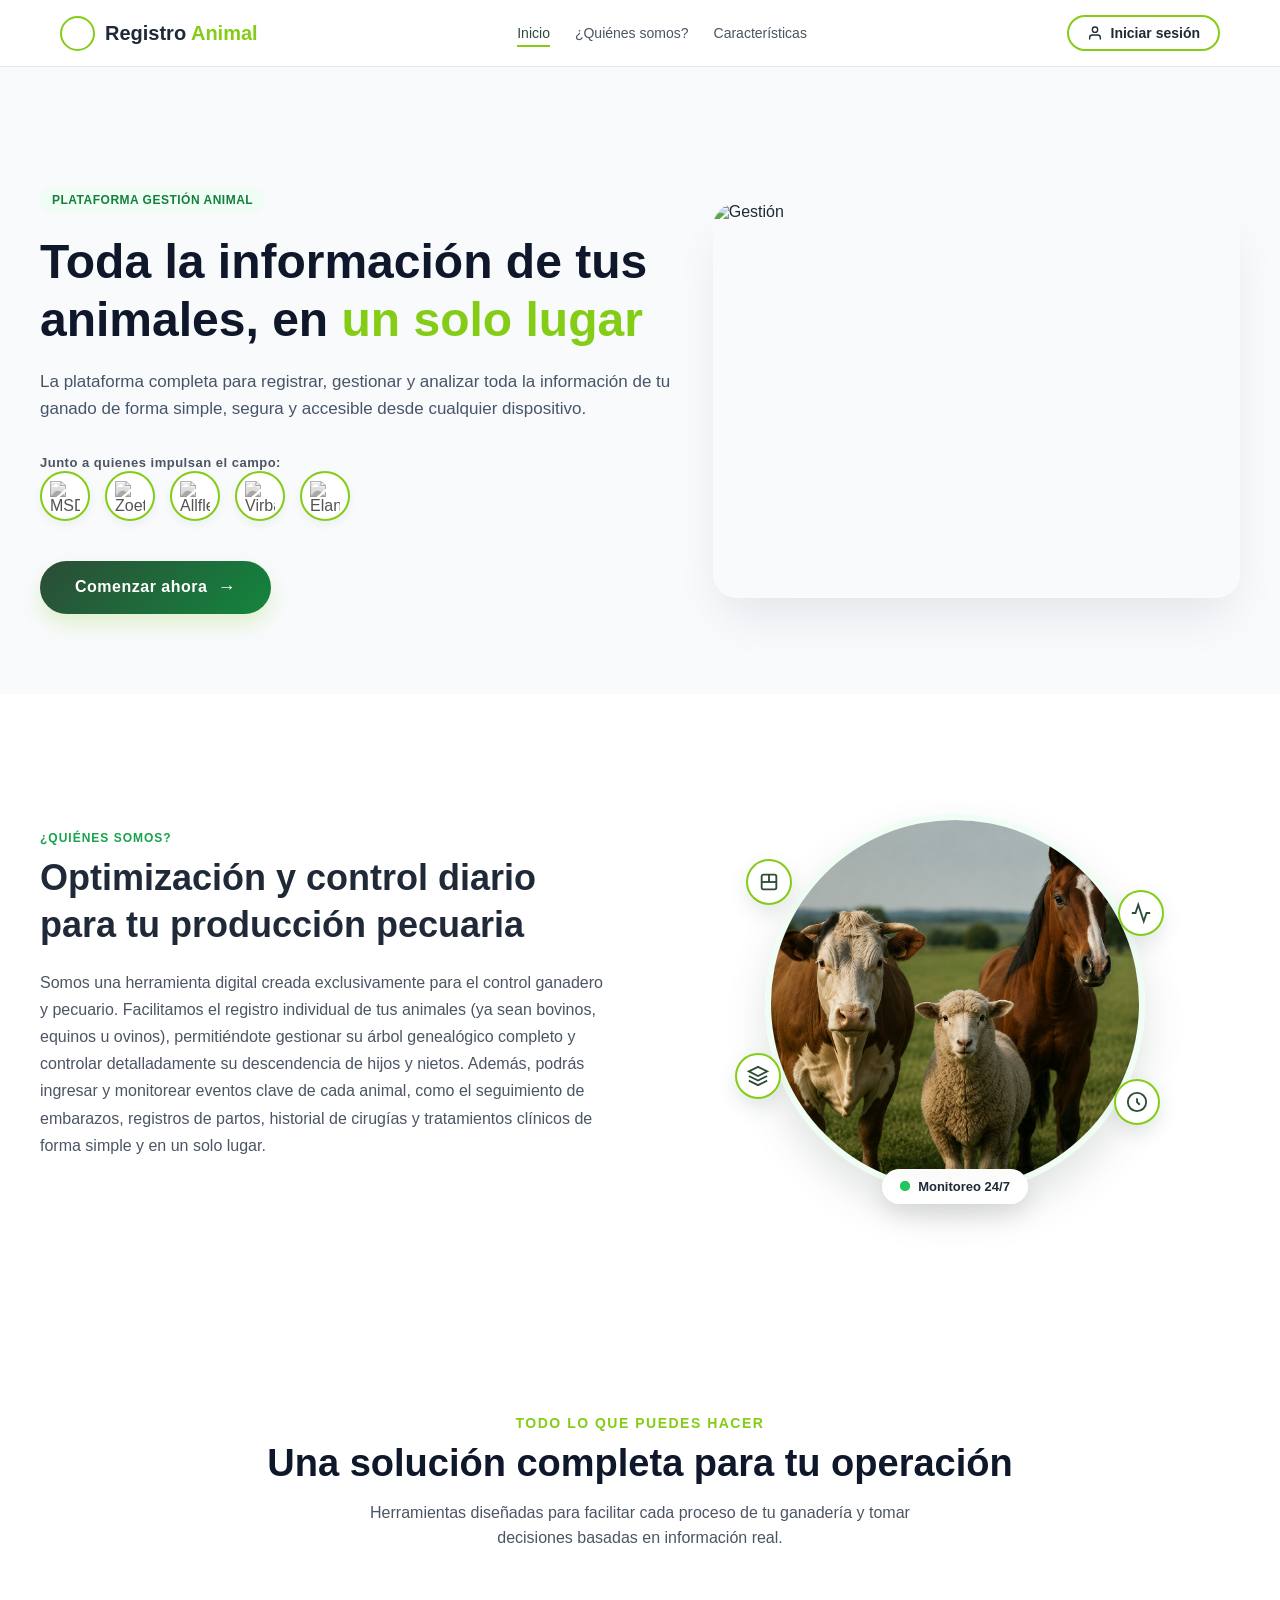
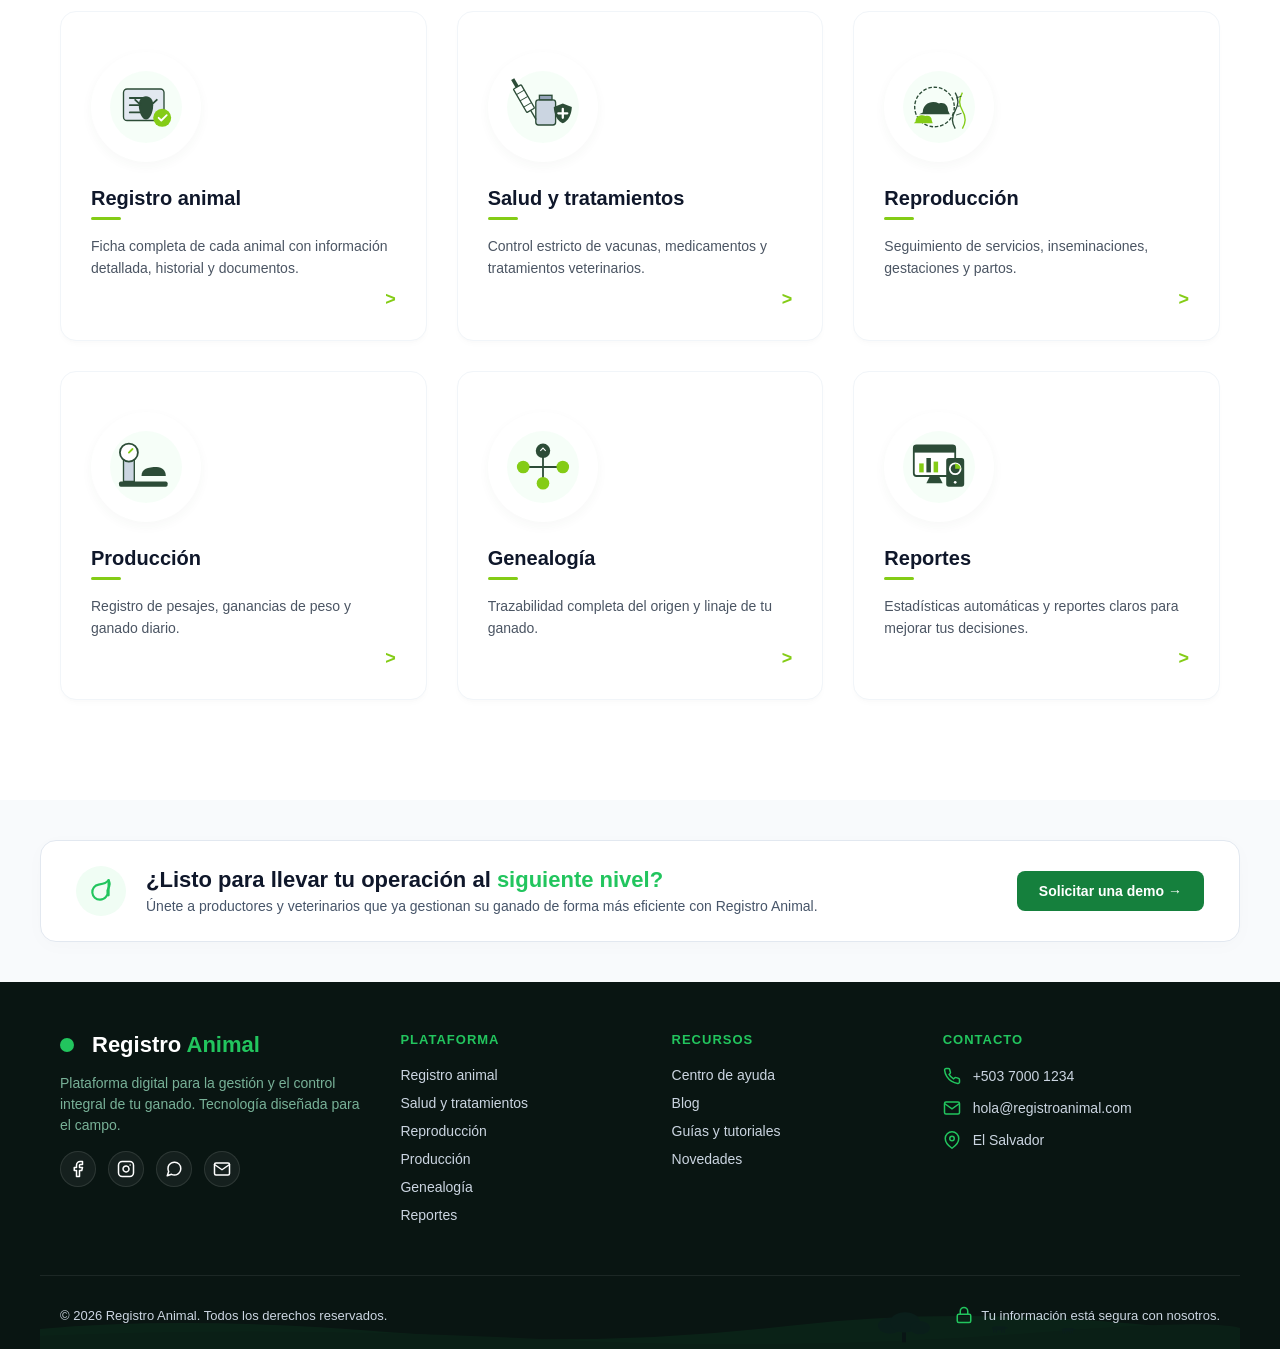
==== commit 3b192005: "Subiendo todos  cambios 19 de junio" ====
--- a/index.html
+++ b/index.html
@@ -4,7 +4,7 @@
     <meta charset="UTF-8">
     <meta name="viewport" content="width=device-width, initial-scale=1.0">
     <title>Registro Animal - Gestión Inteligente de tu Ganado</title>
-    <link rel="stylesheet" href="css/welcome.css">
+<link rel="stylesheet" href="css/welcome.css?v=999">
 </head>
 <body>
 
@@ -16,10 +16,9 @@
             </div>
             <nav class="nav-menu">
                 <ul>
-                    <li><a href="#" class="active">Inicio</a></li>
+                    <li><a href="#index.html" class="active">Inicio</a></li>
                     <li><a href="#about">¿Quiénes somos?</a></li>
-                    <li><a href="#features">Características</a></li>
-                    <li><a href="#">Contacto</a></li>
+                    <li><a href="#caracteristicas">Características</a></li>
                 </ul>
             </nav>
             <div class="nav-actions">
@@ -94,7 +93,7 @@
         <!-- ==========================================================================
    SECCIÓN DE CARACTERÍSTICAS (Grid Optimizado)
    ========================================================================== -->
-<section class="features-section fade-in-element">
+<section id="caracteristicas" class="features-section fade-in-element">
     <div class="section-title">
         <span class="sub">TODO LO QUE PUEDES HACER</span>
         <h2>Una solución completa para tu operación</h2>
@@ -221,9 +220,112 @@
 </section>
     </main>
 
-    <footer class="global-footer">
-        <p>&copy; 2026 Registro Animal. Todos los derechos reservados.</p>
+  <!-- ==========================================================================
+     FOOTER PREMIUM OSCURO CON ICONOS SVG Y PAISAJE NATIVO
+     ========================================================================== -->
+<div class="footer-dark-wrapper">
+    
+    <!-- Tarjeta Superior CTA -->
+    <div class="cta-dark-card">
+        <div class="cta-dark-left">
+            <div class="cta-dark-icon">
+                <svg viewBox="0 0 24 24" fill="none" stroke="#22c55e" stroke-width="2" stroke-linecap="round" stroke-linejoin="round" class="leaf-icon"><path d="M11 20A7 7 0 0 1 9.8 6.1C15.5 5 17 4.48 19 2c1 2 2 3.58-1 9.5a7 7 0 0 1-7 8.5z"></path><path d="M19 2v14"></path></svg>
+            </div>
+            <div class="cta-dark-text">
+                <h2>¿Listo para llevar tu operación al <span class="green-bright-text">siguiente nivel?</span></h2>
+                <p>Únete a productores y veterinarios que ya gestionan su ganado de forma más eficiente con Registro Animal.</p>
+            </div>
+        </div>
+        <div class="cta-dark-right-btn">
+            <a href="login.html" class="btn-dark-demo">Solicitar una demo &rarr;</a>
+        </div>
+    </div>
+
+    <!-- Footer Principal -->
+    <footer class="main-dark-footer">
+        <div class="footer-dark-grid">
+            
+            <!-- Columna 1: Info e Iconos Sociales -->
+            <div class="footer-dark-brand">
+                <div class="logo">
+                    <div class="logo-icon-dark"></div>
+                    <span class="logo-text-dark">Registro <span class="green-bright-text">Animal</span></span>
+                </div>
+                <p class="brand-dark-desc">Plataforma digital para la gestión y el control integral de tu ganado. Tecnología diseñada para el campo.</p>
+                
+                <!-- Redes Sociales optimizadas con SVG -->
+                <div class="social-icons-row">
+                    <a href="#" class="social-circle" aria-label="Facebook">
+                        <svg viewBox="0 0 24 24" fill="none" stroke="currentColor" stroke-width="2" stroke-linecap="round" stroke-linejoin="round"><path d="M18 2h-3a5 5 0 0 0-5 5v3H7v4h3v8h4v-8h3l1-4h-4V7a1 1 0 0 1 1-1h3z"></path></svg>
+                    </a>
+                    <a href="#" class="social-circle" aria-label="Instagram">
+                        <svg viewBox="0 0 24 24" fill="none" stroke="currentColor" stroke-width="2" stroke-linecap="round" stroke-linejoin="round"><rect x="2" y="2" width="20" height="20" rx="5" ry="5"></rect><path d="M16 11.37A4 4 0 1 1 12.63 8 4 4 0 0 1 16 11.37z"></path><line x1="17.5" y1="6.5" x2="17.51" y2="6.5"></line></svg>
+                    </a>
+                    <a href="#" class="social-circle" aria-label="WhatsApp">
+                        <svg viewBox="0 0 24 24" fill="none" stroke="currentColor" stroke-width="2" stroke-linecap="round" stroke-linejoin="round"><path d="M21 11.5a8.38 8.38 0 0 1-.9 3.8 8.5 8.5 0 0 1-7.6 4.7 8.38 8.38 0 0 1-3.8-.9L3 21l1.9-5.7a8.38 8.38 0 0 1-.9-3.8 8.5 8.5 0 0 1 4.7-7.6 8.38 8.38 0 0 1 3.8-.9h.5a8.48 8.48 0 0 1 8 8v.5z"></path></svg>
+                    </a>
+                    <a href="#" class="social-circle" aria-label="Correo">
+                        <svg viewBox="0 0 24 24" fill="none" stroke="currentColor" stroke-width="2" stroke-linecap="round" stroke-linejoin="round"><path d="M4 4h16c1.1 0 2 .9 2 2v12c0 1.1-.9 2-2 2H4c-1.1 0-2-.9-2-2V6c0-1.1.9-2 2-2z"></path><polyline points="22,6 12,13 2,6"></polyline></svg>
+                    </a>
+                </div>
+            </div>
+
+            <!-- Columna 2: Plataforma (Se mueve a tus Características actuales) -->
+            <div class="footer-dark-links">
+                <h3>PLATAFORMA</h3>
+                <ul>
+                    <li><a href="#caracteristicas">Registro animal <span class="link-arrow">&gt;</span></a></li>
+                    <li><a href="#caracteristicas">Salud y tratamientos <span class="link-arrow">&gt;</span></a></li>
+                    <li><a href="#caracteristicas">Reproducción <span class="link-arrow">&gt;</span></a></li>
+                    <li><a href="#caracteristicas">Producción <span class="link-arrow">&gt;</span></a></li>
+                    <li><a href="#caracteristicas">Genealogía <span class="link-arrow">&gt;</span></a></li>
+                    <li><a href="#caracteristicas">Reportes <span class="link-arrow">&gt;</span></a></li>
+                </ul>
+            </div>
+
+            <!-- Columna 3: Recursos -->
+            <div class="footer-dark-links">
+                <h3>RECURSOS</h3>
+                <ul>
+                    <li><a href="#" onclick="alert('Centro de ayuda próximamente.')">Centro de ayuda <span class="link-arrow">&gt;</span></a></li>
+                    <li><a href="#" onclick="alert('Blog en desarrollo.')">Blog <span class="link-arrow">&gt;</span></a></li>
+                    <li><a href="#" onclick="alert('Manuales en desarrollo.')">Guías y tutoriales <span class="link-arrow">&gt;</span></a></li>
+                    <li><a href="#" onclick="alert('Novedades próximamente.')">Novedades <span class="link-arrow">&gt;</span></a></li>
+                </ul>
+            </div>
+
+            <!-- Columna 4: Contacto -->
+            <div class="footer-dark-links contact-dark-col">
+                <h3>CONTACTO</h3>
+                <ul>
+                    <li>
+                        <svg class="footer-svg-icon" viewBox="0 0 24 24" fill="none" stroke="currentColor" stroke-width="2"><path d="M22 16.92v3a2 2 0 0 1-2.18 2 19.79 19.79 0 0 1-8.63-3.07 19.5 19.5 0 0 1-6-6 19.79 19.79 0 0 1-3.07-8.67A2 2 0 0 1 4.11 2h3a2 2 0 0 1 2 1.72 12.84 12.84 0 0 0 .7 2.81 2 2 0 0 1-.45 2.11L8.09 9.91a16 16 0 0 0 6 6l1.27-1.27a2 2 0 0 1 2.11-.45 12.84 12.84 0 0 0 2.81.7A2 2 0 0 1 22 16.92z"></path></svg>
+                        +503 7000 1234
+                    </li>
+                    <li>
+                        <svg class="footer-svg-icon" viewBox="0 0 24 24" fill="none" stroke="currentColor" stroke-width="2"><path d="M4 4h16c1.1 0 2 .9 2 2v12c0 1.1-.9 2-2 2H4c-1.1 0-2-.9-2-2V6c0-1.1.9-2 2-2z"></path><polyline points="22,6 12,13 2,6"></polyline></svg>
+                        hola@registroanimal.com
+                    </li>
+                    <li>
+                        <svg class="footer-svg-icon" viewBox="0 0 24 24" fill="none" stroke="currentColor" stroke-width="2"><path d="M21 10c0 7-9 13-9 13s-9-6-9-13a9 9 0 0 1 18 0z"></path><circle cx="12" cy="10" r="3"></circle></svg>
+                        El Salvador
+                    </li>
+                </ul>
+            </div>
+
+        </div>
+
+        <!-- Barra Inferior de Copyright con Capa de Paisaje Decorativa -->
+        <div class="footer-dark-bottom">
+            <div class="field-silhouette-deco"></div>
+            <p>&copy; 2026 Registro Animal. Todos los derechos reservados.</p>
+            <div class="security-badge-dark">
+                <svg class="footer-svg-icon secure-green" viewBox="0 0 24 24" fill="none" stroke="currentColor" stroke-width="2"><rect x="3" y="11" width="18" height="11" rx="2" ry="2"></rect><path d="M7 11V7a5 5 0 0 1 10 0v4"></path></svg>
+                <p>Tu información está segura con nosotros.</p>
+            </div>
+        </div>
     </footer>
+</div>
 
     <script src="js/main.js"></script>
 </body>
--- a/css/welcome.css
+++ b/css/welcome.css
@@ -123,125 +123,229 @@
 }
 
 /* ==========================================================================
-   3. SECCIÓN PRINCIPAL (HERO SECTION & CARRUSEL)
+   3. SECCIÓN HERO Y CARRUSEL ULTRA-RESPONSIVO
    ========================================================================== */
 .hero-section {
-    position: relative;
-    background-color: var(--bg-light);
+    width: 100%;
+    padding: 120px 20px 80px 20px; /* Espacio para que el header no tape el contenido */
+    background-color: #f8fafc; /* Fondo suave */
+    display: flex;
+    justify-content: center;
+    align-items: center;
     overflow: hidden;
-    padding: 80px 20px;
 }
 
 .hero-container {
+    width: 100%;
+    max-width: 1200px; /* Ancho máximo de ordenadores */
+    display: grid;
+    grid-template-columns: 1.2fr 1fr; /* Texto un poco más ancho que la imagen */
+    gap: 40px;
+    align-items: center;
+}
+
+/* --- BLOQUE DE TEXTO --- */
+.hero-content {
+    display: flex;
+    flex-direction: column;
+    justify-content: center;
+}
+
+.badge {
+    align-self: flex-start;
+    padding: 6px 12px;
+    font-size: 12px;
+    font-weight: 700;
+    background-color: #f0fdf4;
+    color: #15803d;
+    border-radius: 100px;
+    margin-bottom: 20px;
+    letter-spacing: 0.5px;
+}
+
+.hero-content h1 {
+    font-size: clamp(32px, 4vw, 48px); /* Tamaño fluido que se encoge en celular y crece en PC */
+    line-height: 1.2;
+    color: #0f172a;
+    font-weight: 800;
+    margin-bottom: 20px;
+}
+
+.hero-content p {
+    font-size: clamp(15px, 1.5vw, 17px); /* Texto legible en cualquier pantalla */
+    color: #475569;
+    line-height: 1.6;
+    margin-bottom: 30px;
+}
+
+/*  MÓDULO DEL CARRUSEL */
+.hero-carousel {
+    position: relative;
+    width: 100%;
+    /* Relación de aspecto 4:3 para que mantenga proporción exacta en cualquier pantalla */
+    aspect-ratio: 4 / 3; 
+    max-width: 540px;
+    margin: 0 auto;
+    overflow: hidden;
+    border-radius: 24px;
+    box-shadow: 0 25px 50px -12px rgba(15, 23, 42, 0.1);
+}
+
+.carousel-track {
+    position: relative;
+    width: 100%;
+    height: 100%;
+}
+
+.carousel-slide {
+    position: absolute;
+    top: 0;
+    left: 0;
+    width: 100%;
+    height: 100%;
+    opacity: 0;
+    visibility: hidden;
+    transition: opacity 0.8s cubic-bezier(0.4, 0, 0.2, 1);
+}
+
+.carousel-slide.active {
+    opacity: 1;
+    visibility: visible;
+}
+
+.carousel-slide img {
+    width: 100%;
+    height: 100%;
+    object-fit: cover; /* Evita que las imágenes se distorsionen o estiren */
+    object-position: center;
+}
+
+//* ==========================================================================
+   REPARACIÓN DE GRID PARA EL HERO CONTENT (Laptop y PC)
+   ========================================================================== */
+.hero-container {
+    display: grid;
+    grid-template-columns: 1.2fr 0.8fr; /* Da más espacio al contenido de la izquierda */
+    gap: 40px;
+    align-items: center;
+    width: 100%;
     max-width: 1200px;
     margin: 0 auto;
-    display: flex;
-    align-items: center;
-    gap: 40px;
+    padding: 40px 20px;
+    overflow: visible; /* Evita que se recorten los efectos de pulso */
 }
 
 .hero-content {
-    flex: 1;
-    max-width: 600px;
-    z-index: 2;
-}
-
-.badge {
-    display: inline-block;
-    background-color: #e8f5e9;
-    color: var(--primary-green);
-    font-size: 11px;
-    font-weight: 700;
-    padding: 6px 12px;
-    border-radius: 20px;
-    margin-bottom: 20px;
-}
-
-.hero-content h1 {
-    font-size: 44px;
-    line-height: 1.2;
-    color: var(--text-dark);
-    margin-bottom: 20px;
-}
-
-.hero-content p {
-    font-size: 16px;
-    line-height: 1.6;
-    color: var(--text-muted);
-    margin-bottom: 30px;
-}
-
+    display: flex;
+    flex-direction: column;
+    align-items: flex-start; /* Alinea todo limpiamente a la izquierda en laptop */
+    justify-content: center;
+    width: 100%;
+    z-index: 10; /* Fuerza a que el texto y el botón floten sobre cualquier fondo o carrusel */
+}
+
+/* Envoltura de los aliados para que no empujen el botón hacia abajo infinitamente */
+.partners-hero-wrapper {
+    margin-bottom: 25px; 
+    width: 100%;
+}
+
+/* El contenedor del botón */
 .hero-buttons {
-    display: flex;
-    gap: 15px;
-}
-
-/* Botón de comenzar animado - Degradado de Verde Oscuro a Verde Lima */
+    margin-top: 15px;
+    display: block;
+    width: auto;
+    z-index: 20;
+}
+
+/* ==========================================================================
+   ADAPTACIÓN PARA CELULARES (Donde ya te funcionaba)
+   ========================================================================== */
+@media (max-width: 768px) {
+    .hero-container {
+        grid-template-columns: 1fr; /* Pasa a una sola columna vertical */
+        text-align: center;
+        gap: 30px;
+    }
+
+    .hero-content {
+        align-items: center; /* Centra el botón y textos en el celular */
+    }
+}
+    
+   /* ==========================================================================
+   TU DISEÑO ORIGINAL RECUPERADO (Con esteroides para forzar caché)
+   ========================================================================== */
 .btn-hero-start {
-    display: inline-flex;
-    align-items: center;
+    display: inline-flex !important;
+    align-items: center !important;
+    justify-content: center;
     gap: 10px;
-    text-decoration: none;
-    color: #ffffff;
-    background: linear-gradient(135deg, var(--primary-green) 0%, #15803d 50%, var(--light-green) 100%);
-    background-size: 200% auto;
-    padding: 16px 35px;
-    border-radius: 50px;
-    font-size: 16px;
-    font-weight: 700;
+    text-decoration: none !important; /* Elimina la línea de abajo obligatoriamente */
+    color: #ffffff !important; /* Fuerza el texto blanco original */
+    
+    /* Tu degradado original de 3 tonos móviles */
+    background: linear-gradient(135deg, var(--primary-green) 0%, #15803d 50%, var(--light-green) 100%) !important;
+    background-size: 200% auto !important;
+    
+    padding: 16px 35px !important;
+    border-radius: 50px !important;
+    font-size: 16px !important;
+    font-weight: 700 !important;
     letter-spacing: 0.5px;
+    
     box-shadow: 0 10px 20px rgba(132, 204, 22, 0.2), 0 0 0 0 rgba(132, 204, 22, 0.4);
-    transition: all 0.4s ease;
+    transition: all 0.4s ease !important;
+    
+    /* Asegúrate de que estas animaciones existan al final de tu CSS */
     animation: buttonPulse 2s infinite, gradientMove 4s ease infinite;
+    cursor: pointer;
+    border: none !important;
 }
 
 /* Flecha del botón */
 .btn-arrow {
     font-size: 18px;
     transition: transform 0.3s ease;
+    color: #ffffff !important;
+    display: inline-block;
 }
 
 .btn-hero-start:hover {
-    transform: translateY(-4px);
-    box-shadow: 0 15px 30px rgba(34, 197, 94, 0.4), 0 0 0 10px rgba(132, 204, 22, 0);
-    background-position: right center; /* Desplaza el degradado hacia el verde lima brillante */
+    transform: translateY(-4px) !important;
+    box-shadow: 0 15px 30px rgba(34, 197, 94, 0.4), 0 0 0 10px rgba(132, 204, 22, 0) !important;
+    background-position: right center !important; /* Desplaza el degradado hacia el verde lima brillante */
+    text-decoration: none !important;
 }
 
 .btn-hero-start:hover .btn-arrow {
     transform: translateX(6px);
 }
 
-.hero-carousel {
-    flex: 1;
-    height: 450px;
-    position: relative;
-    border-radius: 12px;
-    overflow: hidden; 
-    box-shadow: 0 20px 40px rgba(0,0,0,0.1);
-}
-
-.carousel-track {
-    width: 100%;
-    height: 100%;
-    position: relative;
-}
-
-.carousel-slide {
-    position: absolute;
-    width: 100%;
-    height: 100%;
-    opacity: 0;
-    transition: opacity 1s ease-in-out;
-}
-
-.carousel-slide.active {
-    opacity: 1;
-}
-
-.carousel-slide img {
-    width: 100%;
-    height: 100%;
-    object-fit: cover;
+/* ==========================================================================
+   ASEGÚRATE DE TENER ESTOS KEYFRAMES PARA QUE NO SE QUEDE ESTÁTICO
+   ========================================================================== */
+@keyframes gradientMove {
+    0% { background-position: 0% 50%; }
+    50% { background-position: 100% 50%; }
+    100% { background-position: 0% 50%; }
+}
+
+@keyframes buttonPulse {
+    0% { box-shadow: 0 10px 20px rgba(132, 204, 22, 0.2), 0 0 0 0 rgba(132, 204, 22, 0.4); }
+    70% { box-shadow: 0 10px 20px rgba(132, 204, 22, 0.2), 0 0 0 10px rgba(132, 204, 22, 0); }
+    100% { box-shadow: 0 10px 20px rgba(132, 204, 22, 0.2), 0 0 0 0 rgba(132, 204, 22, 0); }
+}
+
+/* ==========================================================================
+   ADAPTACIÓN RESPONSIVA PARA MÓVILES
+   ========================================================================== */
+@media (max-width: 480px) {
+    .btn-hero-start {
+        width: 100% !important; /* Se expande full-width en celulares */
+        justify-content: center;
+    }
+}
 }
 
 /* ==========================================================================
@@ -756,4 +860,611 @@
     100% {
         transform: translateY(0px);
     }
+}
+
+/* ==========================================================================
+   FOOTER PREMIUM - VERSIÓN LIMPIA Y COMPACTA (CORREGIDA)
+   ========================================================================== */
+.footer-dark-wrapper {
+    background-color: #f8fafc;
+    padding-top: 40px;
+    font-family: 'Segoe UI', Tahoma, Geneva, Verdana, sans-serif;
+    width: 100%;
+    box-sizing: border-box;
+}
+
+/* Tarjeta CTA Superior */
+.cta-dark-card {
+    max-width: 1200px;
+    margin: 0 auto 40px auto;
+    background-color: #ffffff;
+    border: 1px solid #e2e8f0;
+    border-radius: 16px;
+    padding: 25px 35px;
+    display: flex;
+    justify-content: space-between;
+    align-items: center;
+    box-shadow: 0 4px 20px rgba(0, 0, 0, 0.02);
+    box-sizing: border-box;
+}
+
+.cta-dark-left {
+    display: flex;
+    align-items: center;
+    gap: 20px;
+    max-width: 75%;
+}
+
+.cta-dark-icon {
+    width: 50px;
+    height: 50px;
+    background-color: #f0fdf4;
+    border-radius: 50%;
+    display: flex;
+    align-items: center;
+    justify-content: center;
+    padding: 12px;
+    flex-shrink: 0;
+}
+
+.leaf-icon {
+    width: 100%;
+    height: 100%;
+}
+
+.cta-dark-text h2 {
+    font-size: 22px;
+    color: #0f172a;
+    margin: 0 0 4px 0;
+    font-weight: 700;
+}
+
+.cta-dark-text p {
+    color: #475569;
+    font-size: 14px;
+    margin: 0;
+    line-height: 1.4;
+}
+
+.btn-dark-demo {
+    background-color: #15803d;
+    color: #ffffff;
+    text-decoration: none;
+    padding: 12px 22px;
+    border-radius: 8px;
+    font-weight: 600;
+    font-size: 14px;
+    display: inline-flex;
+    align-items: center;
+    gap: 8px;
+    transition: background-color 0.3s ease;
+    white-space: nowrap;
+}
+
+.btn-dark-demo:hover {
+    background-color: #166534;
+}
+
+/* Cuerpo del Footer Negro/Verde Bosque */
+.main-dark-footer {
+    background-color: #091512;
+    color: #94a3b8;
+    padding: 50px 0 0 0;
+    position: relative;
+    overflow: hidden;
+    width: 100%;
+}
+
+.footer-dark-grid {
+    max-width: 1200px;
+    margin: 0 auto;
+    padding: 0 20px 40px 20px;
+    display: grid;
+    grid-template-columns: 1.3fr 1fr 1fr 1.2fr;
+    gap: 40px;
+    position: relative;
+    z-index: 5;
+    box-sizing: border-box;
+}
+
+/* Marca y Descripción */
+.logo-text-dark {
+    color: #ffffff;
+    font-size: 22px;
+    font-weight: 700;
+}
+
+.logo-icon-dark {
+    width: 14px;
+    height: 14px;
+    background-color: #22c55e;
+    border-radius: 50%;
+    display: inline-block;
+    margin-right: 8px;
+}
+
+.brand-dark-desc {
+    font-size: 14px;
+    line-height: 1.5;
+    margin: 15px 0;
+    color: #a7f3d0;
+    opacity: 0.7;
+}
+
+/* Redes Sociales */
+.social-icons-row {
+    display: flex;
+    gap: 12px;
+}
+
+.social-circle {
+    width: 36px;
+    height: 36px;
+    background-color: rgba(255, 255, 255, 0.05);
+    border: 1px solid rgba(255, 255, 255, 0.1);
+    border-radius: 50%;
+    display: flex;
+    align-items: center;
+    justify-content: center;
+    color: #ffffff;
+    text-decoration: none;
+    transition: all 0.3s ease;
+}
+
+.social-circle svg {
+    width: 18px;
+    height: 18px;
+    transition: transform 0.2s ease;
+}
+
+.social-circle:hover {
+    background-color: #22c55e;
+    border-color: #22c55e;
+    transform: translateY(-3px);
+}
+
+/* Listas de Enlaces */
+.footer-dark-links h3 {
+    color: #22c55e;
+    font-size: 13px;
+    font-weight: 700;
+    letter-spacing: 1px;
+    margin: 0 0 20px 0;
+}
+
+.footer-dark-links ul {
+    list-style: none;
+    padding: 0;
+    margin: 0;
+}
+
+.footer-dark-links ul li {
+    margin-bottom: 12px;
+}
+
+.footer-dark-links ul li a {
+    color: #cbd5e1;
+    text-decoration: none;
+    font-size: 14px;
+    display: flex;
+    justify-content: space-between;
+    align-items: center;
+    transition: color 0.2s ease;
+}
+
+.link-arrow {
+    color: #22c55e;
+    opacity: 0;
+    font-size: 12px;
+    transition: transform 0.2s ease, opacity 0.2s ease;
+}
+
+.footer-dark-links ul li a:hover {
+    color: #22c55e;
+}
+
+.footer-dark-links ul li a:hover .link-arrow {
+    opacity: 1;
+    transform: translateX(3px);
+}
+
+/* Columna Contacto */
+.contact-dark-col ul li {
+    color: #cbd5e1;
+    font-size: 14px;
+    display: flex;
+    align-items: center;
+    gap: 12px;
+    margin-bottom: 14px;
+}
+
+.footer-svg-icon {
+    width: 18px;
+    height: 18px;
+    stroke: #22c55e;
+    flex-shrink: 0;
+}
+
+.green-bright-text, .secure-green {
+    color: #22c55e;
+}
+
+/* Barra Inferior del Copyright */
+.footer-dark-bottom {
+    max-width: 1200px;
+    margin: 0 auto;
+    padding: 30px 20px 25px 20px;
+    border-top: 1px solid rgba(255, 255, 255, 0.08);
+    display: flex;
+    justify-content: space-between;
+    align-items: center;
+    position: relative;
+    box-sizing: border-box;
+}
+
+.footer-dark-bottom p, .security-badge-dark p {
+    font-size: 13px;
+    color: #cbd5e1;
+    margin: 0;
+    position: relative;
+    z-index: 10;
+}
+
+.security-badge-dark {
+    display: flex;
+    align-items: center;
+    gap: 8px;
+    position: relative;
+    z-index: 10;
+}
+
+/* Silueta Paisaje Compacta */
+.field-silhouette-deco {
+    position: absolute;
+    bottom: 0;
+    left: 0;
+    width: 100%;
+    height: 80px; /* Reducido a 80px para que no estorbe */
+    background-repeat: no-repeat;
+    background-position: bottom center;
+    background-size: cover;
+    pointer-events: none;
+    z-index: 1;
+    opacity: 0.12;
+    background-image: url("data:image/svg+xml;utf8,<svg xmlns='http://www.w3.org/2000/svg' viewBox='0 0 1200 120' preserveAspectRatio='none'><path d='M0,90 Q150,70 350,95 T750,85 T1200,100 L1200,120 L0,120 Z' fill='%2315803d'/><path d='M0,100 Q250,85 500,105 T1000,95 T1200,110 L1200,120 L0,120 Z' fill='%23166534'/><circle cx='850' cy='85' r='12' fill='%23115e59'/><circle cx='865' cy='80' r='15' fill='%23115e59'/><circle cx='880' cy='88' r='10' fill='%23115e59'/><rect x='862' y='95' width='4' height='15' fill='%230f172a'/><g transform='translate(950, 82) scale(0.4)' fill='%23115e59'><path d='M 20 10 L 35 10 Q 38 10 38 13 L 38 22 Q 35 25 30 25 L 10 25 Q 5 25 5 20 L 5 15 Q 5 10 20 10 Z'/><rect x='8' y='24' width='3' height='10'/><rect x='14' y='24' width='3' height='10'/><rect x='28' y='24' width='3' height='10'/><rect x='34' y='24' width='3' height='10'/><path d='M 37 12 L 45 15 L 43 20 L 37 17 Z'/></g><g transform='translate(1020, 85) scale(0.35)' fill='%23115e59'><path d='M 20 10 L 35 10 Q 38 10 38 13 L 38 22 Q 35 25 30 25 L 10 25 Q 5 25 5 20 L 5 15 Q 5 10 20 10 Z'/><rect x='8' y='24' width='3' height='10'/><rect x='14' y='24' width='3' height='10'/><rect x='28' y='24' width='3' height='10'/><rect x='34' y='24' width='3' height='10'/><path d='M 37 12 L 45 15 L 43 20 L 37 17 Z'/></g></svg>");
+}
+
+/* ==========================================================================
+   RESPONSIVE MÓVIL REPARADO
+   ========================================================================== */
+@media (max-width: 768px) {
+    .cta-dark-card {
+        flex-direction: column;
+        text-align: center;
+        gap: 20px;
+        margin: 0 15px 30px 15px;
+        padding: 20px;
+    }
+    .cta-dark-left {
+        flex-direction: column;
+        max-width: 100%;
+    }
+    .footer-dark-grid {
+        grid-template-columns: 1fr;
+        text-align: center;
+        gap: 35px;
+        padding-left: 25px;  /* Agrega espacio seguro a los lados */
+        padding-right: 25px; /* Agrega espacio seguro a los lados */
+    }
+    .brand-dark-desc {
+        padding: 0 10px; /* Evita que el texto roce los bordes del celular */
+        margin-bottom: 25px;
+    }
+    .social-icons-row {
+        justify-content: center;
+        margin-bottom: 10px;
+    }
+    .footer-dark-links ul li {
+        margin-bottom: 18px; /* Más separación vertical para facilitar el toque táctil */
+    }
+    .footer-dark-links ul li a {
+        justify-content: center;
+        gap: 10px;
+        padding: 4px 0;
+    }
+    .link-arrow {
+        display: none;
+    }
+    .contact-dark-col ul li {
+        justify-content: center;
+    }
+    .footer-dark-bottom {
+        flex-direction: column-reverse;
+        gap: 15px;
+        padding-top: 40px;
+    }
+
+}
+
+/* ==========================================================================
+   ESTILOS BASE Y RESPONSIVOS PARA LA PANTALLA DE INICIAR SESIÓN (LOGIN)
+   ========================================================================== */
+
+/* 1. Contenedor principal que envuelve los dos paneles (Computadora) */
+.login-container {
+    display: flex;
+    min-height: 90vh;
+    max-width: 1100px;
+    margin: 40px auto;
+    background-color: #ffffff;
+    border-radius: 20px;
+    overflow: hidden;
+    box-shadow: 0 15px 35px rgba(0, 0, 0, 0.05);
+    border: 1px solid #e5e7eb;
+}
+
+/* Panel Izquierdo Informativo (Computadora) */
+.info-panel {
+    flex: 1;
+    background-color: var(--primary-green);
+    background-image: linear-gradient(rgba(44, 76, 55, 0.85), rgba(44, 76, 55, 0.95)), url('../img/portada.png');
+    background-size: cover;
+    background-position: center;
+    padding: 50px;
+    color: #ffffff;
+    display: flex;
+    flex-direction: column;
+    justify-content: space-between;
+}
+
+.logo-container {
+    display: flex;
+    align-items: center;
+    gap: 12px;
+}
+
+.logo-container h1 {
+    font-size: 24px;
+    font-weight: 700;
+    color: #ffffff;
+}
+
+.logo-container span {
+    color: var(--light-green);
+}
+
+.slogan {
+    font-size: 16px;
+    line-height: 1.6;
+    color: #e2e8f0;
+    margin-top: 30px;
+    margin-bottom: auto;
+}
+
+.features-grid {
+    display: flex;
+    flex-direction: column;
+    gap: 25px;
+    margin-top: 40px;
+}
+
+.feature-item h2 {
+    font-size: 15px;
+    font-weight: 600;
+    color: var(--light-green);
+    margin-bottom: 4px;
+}
+
+.feature-item p {
+    font-size: 13px;
+    color: #cbd5e1;
+}
+
+/* Panel Derecho del Formulario (Computadora) */
+.form-panel {
+    flex: 1;
+    padding: 60px 50px;
+    display: flex;
+    flex-direction: column;
+    justify-content: center;
+    background-color: #ffffff;
+}
+
+.form-header {
+    margin-bottom: 35px;
+}
+
+.form-header h2 {
+    font-size: 26px;
+    color: var(--text-dark);
+    margin-bottom: 8px;
+    font-weight: 700;
+}
+
+.form-header p {
+    color: var(--text-muted);
+    font-size: 14px;
+}
+
+.login-form {
+    display: flex;
+    flex-direction: column;
+    gap: 20px;
+}
+
+.input-group {
+    display: flex;
+    flex-direction: column;
+    gap: 8px;
+}
+
+.input-group label {
+    font-size: 14px;
+    font-weight: 600;
+    color: var(--text-dark);
+}
+
+.input-wrapper {
+    position: relative;
+    display: flex;
+    align-items: center;
+}
+
+/* Inputs Premium estilizados */
+.input-wrapper input {
+    width: 100%;
+    padding: 14px 16px;
+    border: 1px solid #cbd5e1;
+    border-radius: 8px;
+    font-size: 15px;
+    outline: none;
+    transition: all 0.2s ease;
+}
+
+.input-wrapper input:focus {
+    border-color: var(--primary-green);
+    box-shadow: 0 0 0 3px rgba(44, 76, 55, 0.1);
+}
+
+.form-actions {
+    text-align: right;
+}
+
+.forgot-password {
+    font-size: 13px;
+    color: var(--primary-green);
+    text-decoration: none;
+    font-weight: 500;
+}
+
+.forgot-password:hover {
+    text-decoration: underline;
+}
+
+/* Botones */
+.btn-submit {
+    background-color: var(--primary-green);
+    color: #ffffff;
+    border: none;
+    padding: 14px;
+    border-radius: 8px;
+    font-size: 15px;
+    font-weight: 600;
+    cursor: pointer;
+    transition: background-color 0.2s;
+}
+
+.btn-submit:hover {
+    background-color: #1e3526;
+}
+
+.divider {
+    text-align: center;
+    position: relative;
+    margin: 10px 0;
+}
+
+.divider::before {
+    content: '';
+    position: absolute;
+    top: 50%;
+    left: 0;
+    width: 100%;
+    height: 1px;
+    background-color: #e2e8f0;
+    z-index: 1;
+}
+
+.divider span {
+    background-color: #ffffff;
+    padding: 0 15px;
+    color: var(--text-muted);
+    font-size: 14px;
+    position: relative;
+    z-index: 2;
+}
+
+.btn-google {
+    background-color: #ffffff;
+    color: var(--text-dark);
+    border: 1px solid #cbd5e1;
+    padding: 12px;
+    border-radius: 8px;
+    font-size: 14px;
+    font-weight: 600;
+    display: flex;
+    align-items: center;
+    justify-content: center;
+    gap: 10px;
+    cursor: pointer;
+    transition: background-color 0.2s;
+}
+
+.btn-google:hover {
+    background-color: #f8fafc;
+}
+
+.form-footer {
+    text-align: center;
+    margin-top: 30px;
+    font-size: 14px;
+    color: var(--text-muted);
+}
+
+.form-footer a {
+    color: var(--primary-green);
+    text-decoration: none;
+    font-weight: 600;
+}
+
+.form-footer a:hover {
+    text-decoration: underline;
+}
+
+/* Estilo simple para el footer general oculto en login */
+.main-footer {
+    text-align: center;
+    padding: 20px;
+    font-size: 13px;
+    color: var(--text-muted);
+}
+
+/* ==========================================================================
+   2. REACOMODO EXCLUSIVO PARA CELULARES (RESPONSIVE)
+   ========================================================================== */
+@media (max-width: 850px) {
+    .login-container {
+        flex-direction: column;
+        margin: 0;
+        border-radius: 0;
+        border: none;
+        min-height: 100vh;
+        box-shadow: none;
+    }
+
+    /* Ocultamos el panel de beneficios izquierdo para que no estorbe en celular */
+    .info-panel {
+        display: none !important;
+    }
+
+    /* El formulario toma el 100% de la pantalla del celular de forma limpia */
+    .form-panel {
+        width: 100%;
+        padding: 40px 24px;
+    }
+
+    .form-header h2 {
+        font-size: 24px;
+    }
+
+    /* Inputs más grandes para que sean fáciles de tocar con el dedo */
+    .input-wrapper input {
+        padding: 15px;
+        font-size: 16px; /* Evita zoom automático molesto en celulares */
+    }
+
+    .btn-submit, .btn-google {
+        padding: 15px;
+        font-size: 16px;
+    }
 }
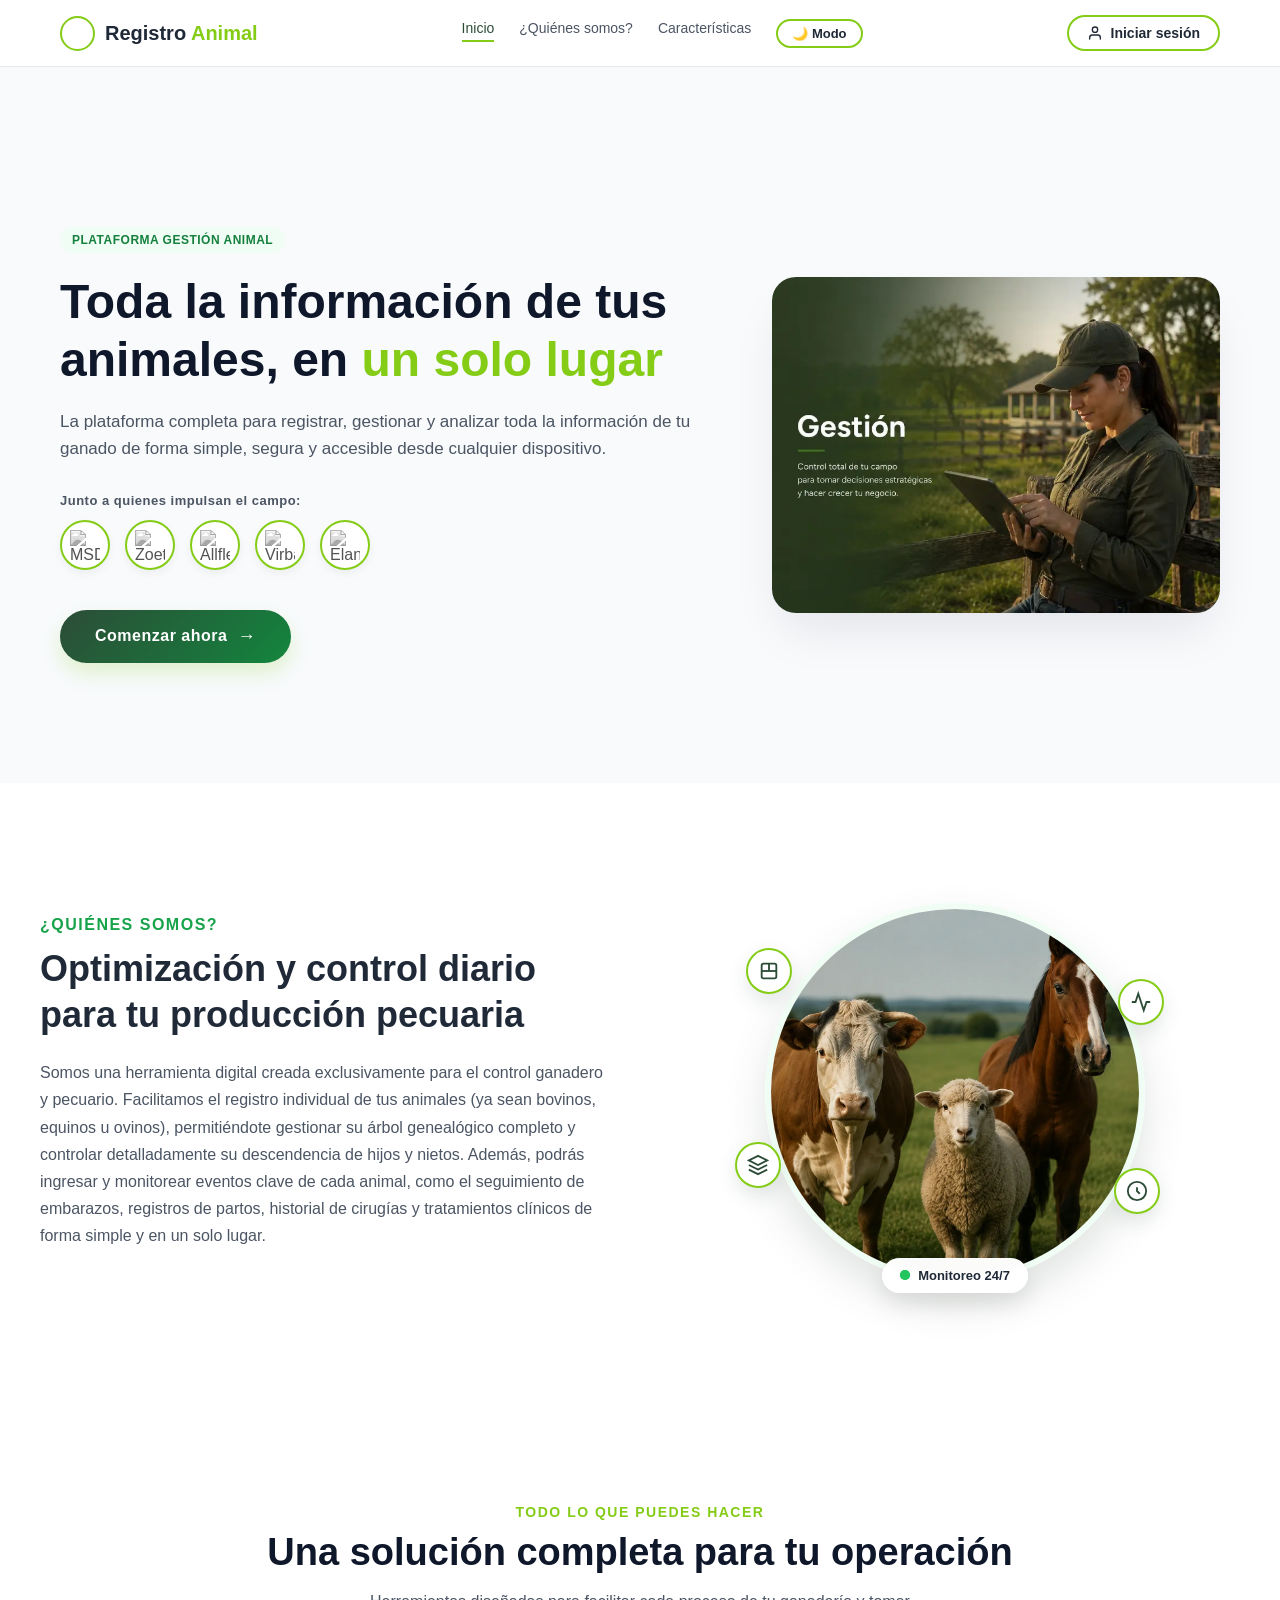
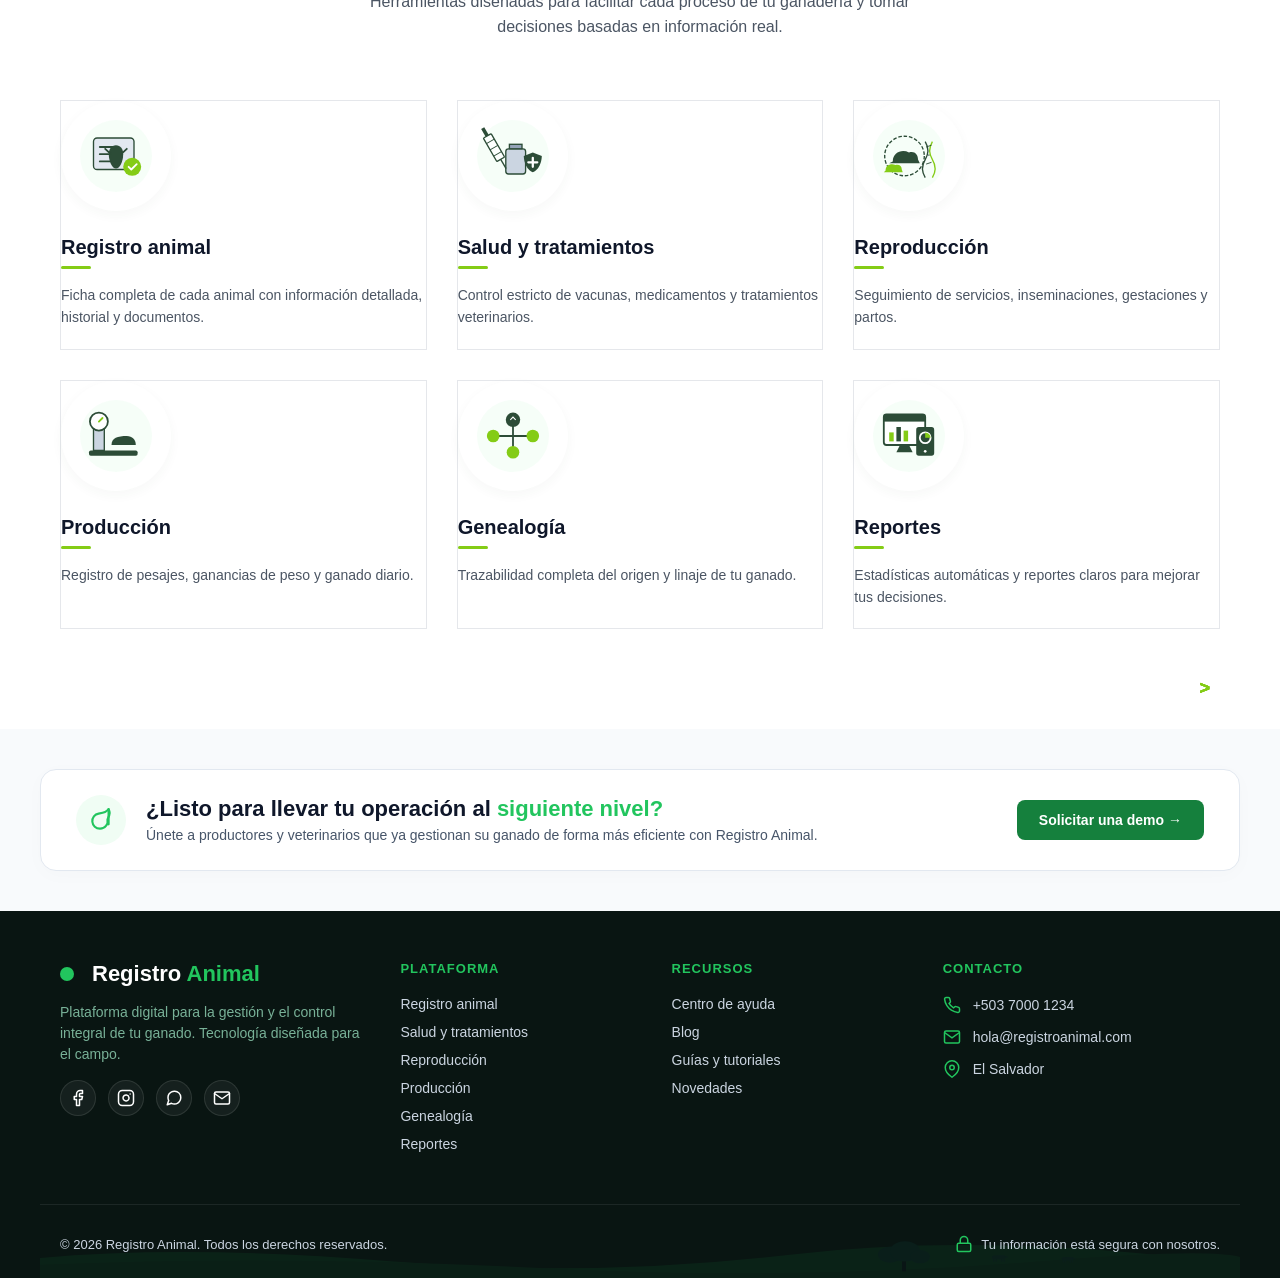
==== commit 2e989154: "Subiendo todos  cambios con imagenes" ====
--- a/index.html
+++ b/index.html
@@ -7,7 +7,7 @@
 <link rel="stylesheet" href="css/welcome.css?v=999">
 </head>
 <body>
-
+ 
     <header class="main-header">
         <div class="nav-container">
             <div class="logo">
@@ -16,20 +16,21 @@
             </div>
             <nav class="nav-menu">
                 <ul>
-                    <li><a href="#index.html" class="active">Inicio</a></li>
+                    <li><a href="index.html" class="active">Inicio</a></li>
                     <li><a href="#about">¿Quiénes somos?</a></li>
                     <li><a href="#caracteristicas">Características</a></li>
+                    <li><button id="theme-toggle" type="button">🌙 Modo</button></li>
                 </ul>
             </nav>
             <div class="nav-actions">
                 <a href="login.html" class="btn-nav-login">
-                    <svg class="profile-icon" viewBox="0 0 24 24" fill="none" stroke="currentColor" stroke-width="2" stroke-linecap="round" stroke-linejoin="round"><path d="M20 21v-2a4 4 0 0 0-4-4H8a4 4 0 0 0-4 4v2"></path><circle cx="12" cy="7" r="4"></circle></svg>
+                    <svg class="profile-icon" viewBox="0 0 24 24" fill="none" stroke="currentColor" stroke-width="2" stroke-linecap="round" stroke-linejoin="round" aria-hidden="true"><path d="M20 21v-2a4 4 0 0 0-4-4H8a4 4 0 0 0-4 4v2"></path><circle cx="12" cy="7" r="4"></circle></svg>
                     Iniciar sesión
                 </a>
             </div>
         </div>
     </header>
-
+ 
     <main>
         <section class="hero-section">
             <div class="hero-container">
@@ -41,34 +42,34 @@
                     <div class="partners-hero-wrapper">
                         <span class="partners-hero-title">Junto a quienes impulsan el campo:</span>
                         <div class="partners-hero-circles">
-                            <div class="partner-circle"><img src="img/msd.png" alt="MSD"></div>
-                            <div class="partner-circle"><img src="img/zoetis.png" alt="Zoetis"></div>
-                            <div class="partner-circle"><img src="img/allflex.png" alt="Allflex"></div>
-                            <div class="partner-circle"><img src="img/virbac.png" alt="Virbac"></div>
-                            <div class="partner-circle"><img src="img/elanco.png" alt="Elanco"></div>
+                            <div class="partner-circle"><img src="img/msd.webp" alt="MSD"></div>
+                            <div class="partner-circle"><img src="img/zoetis.webp" alt="Zoetis"></div>
+                            <div class="partner-circle"><img src="img/allflex.webp" alt="Allflex"></div>
+                            <div class="partner-circle"><img src="img/virbac.webp" alt="Virbac"></div>
+                            <div class="partner-circle"><img src="img/elanco.webp" alt="Elanco"></div>
                         </div>
                     </div>
-
+ 
                     <div class="hero-buttons">
                         <a href="login.html" class="btn-hero-start">
                             Comenzar ahora
-                            <span class="btn-arrow">&rarr;</span>
+                            <span class="btn-arrow" aria-hidden="true">&rarr;</span>
                         </a>
                     </div>
                 </div>
                 
                 <div class="hero-carousel">
                     <div class="carousel-track">
-                        <div class="carousel-slide active"><img src="img/img1.png" alt="Gestión"></div>
-                        <div class="carousel-slide"><img src="img/img2.png" alt="Salud"></div>
-                        <div class="carousel-slide"><img src="img/img3.png" alt="Reportes"></div>
-                        <div class="carousel-slide"><img src="img/img4.png" alt="Campo"></div>
-                        <div class="carousel-slide"><img src="img/img5.png" alt="Equipo"></div>
+                        <div class="carousel-slide active"><img src="img/gestion.webp" alt="Gestión"></div>
+                        <div class="carousel-slide"><img src="img/salud.webp" alt="Salud"></div>
+                        <div class="carousel-slide"><img src="img/reportes.webp" alt="Reportes"></div>
+                        <div class="carousel-slide"><img src="img/campo.webp" alt="Campo"></div>
+                        <div class="carousel-slide"><img src="img/equipo.webp" alt="Equipo"></div>
                     </div>
                 </div>
             </div>
         </section>
-
+ 
         <section id="about" class="about-section">
             <div class="about-container">
                 <div class="about-content fade-in-element">
@@ -79,17 +80,17 @@
                 <div class="about-image-wrapper fade-in-element">
                     <div class="interactive-circle-container">
                         <div class="main-circle-card">
-                            <img src="img/portada.png" alt="Monitoreo Ganadero" class="about-img-circle">
+                            <img src="img/portada.webp" alt="Monitoreo Ganadero" class="about-img-circle">
                         </div>
                         <div class="floating-badge-circle">
-                            <div class="pulse-dot"></div>
+                            <div class="pulse-dot" aria-hidden="true"></div>
                             <span>Monitoreo 24/7</span>
                         </div>
                     </div>
                 </div>
             </div>
         </section>
-
+ 
         <!-- ==========================================================================
    SECCIÓN DE CARACTERÍSTICAS (Grid Optimizado)
    ========================================================================== -->
@@ -99,11 +100,11 @@
         <h2>Una solución completa para tu operación</h2>
         <p class="section-subtitle">Herramientas diseñadas para facilitar cada proceso de tu ganadería y tomar decisiones basadas en información real.</p>
     </div>
-
+ 
     <div class="features-services-grid">
         <div class="service-card">
             <div class="service-image-container">
-                <svg viewBox="0 0 100 100" class="feature-svg">
+                <svg viewBox="0 0 100 100" class="feature-svg" aria-hidden="true">
                     <circle cx="50" cy="50" r="40" fill="#f0fdf4" opacity="0.6"/>
                     <rect x="25" y="30" width="45" height="35" rx="4" fill="#e2e8f0" stroke="#2c4c37" stroke-width="1.5"/>
                     <line x1="32" y1="40" x2="50" y2="40" stroke="#2c4c37" stroke-width="2" stroke-linecap="round"/>
@@ -117,12 +118,12 @@
             </div>
             <h3>Registro animal</h3>
             <p>Ficha completa de cada animal con información detallada, historial y documentos.</p>
-            <span class="card-arrow">&gt;</span>
-        </div>
-
-        <div class="service-card">
-            <div class="service-image-container">
-                <svg viewBox="0 0 100 100" class="feature-svg">
+            <span class="card-arrow" aria-hidden="true">&gt;</span>
+        </div>
+ 
+        <div class="service-card">
+            <div class="service-image-container">
+                <svg viewBox="0 0 100 100" class="feature-svg" aria-hidden="true">
                     <circle cx="50" cy="50" r="40" fill="#f0fdf4" opacity="0.6"/>
                     <rect x="42" y="42" width="22" height="28" rx="3" fill="#cbd5e1" stroke="#2c4c37" stroke-width="1.5"/>
                     <rect x="46" y="37" width="14" height="5" fill="#94a3b8" stroke="#2c4c37" stroke-width="1.5"/>
@@ -140,12 +141,12 @@
             </div>
             <h3>Salud y tratamientos</h3>
             <p>Control estricto de vacunas, medicamentos y tratamientos veterinarios.</p>
-            <span class="card-arrow">&gt;</span>
-        </div>
-
-        <div class="service-card">
-            <div class="service-image-container">
-                <svg viewBox="0 0 100 100" class="feature-svg">
+            <span class="card-arrow" aria-hidden="true">&gt;</span>
+        </div>
+ 
+        <div class="service-card">
+            <div class="service-image-container">
+                <svg viewBox="0 0 100 100" class="feature-svg" aria-hidden="true">
                     <circle cx="50" cy="50" r="40" fill="#f0fdf4" opacity="0.6"/>
                     <circle cx="45" cy="50" r="22" fill="none" stroke="#2c4c37" stroke-width="1.5" stroke-dasharray="4 2"/>
                     <path d="M 32,56 C 32,46 42,42 50,46 C 56,44 60,48 60,54 L 62,58 L 28,58 Z" fill="#2c4c37"/>
@@ -159,12 +160,12 @@
             </div>
             <h3>Reproducción</h3>
             <p>Seguimiento de servicios, inseminaciones, gestaciones y partos.</p>
-            <span class="card-arrow">&gt;</span>
-        </div>
-
-        <div class="service-card">
-            <div class="service-image-container">
-                <svg viewBox="0 0 100 100" class="feature-svg">
+            <span class="card-arrow" aria-hidden="true">&gt;</span>
+        </div>
+ 
+        <div class="service-card">
+            <div class="service-image-container">
+                <svg viewBox="0 0 100 100" class="feature-svg" aria-hidden="true">
                     <circle cx="50" cy="50" r="40" fill="#f0fdf4" opacity="0.6"/>
                     <rect x="20" y="66" width="54" height="6" rx="2" fill="#2c4c37"/>
                     <rect x="25" y="42" width="12" height="24" fill="#cbd5e1" stroke="#2c4c37" stroke-width="1.5"/>
@@ -175,12 +176,12 @@
             </div>
             <h3>Producción</h3>
             <p>Registro de pesajes, ganancias de peso y ganado diario.</p>
-            <span class="card-arrow">&gt;</span>
-        </div>
-
-        <div class="service-card">
-            <div class="service-image-container">
-                <svg viewBox="0 0 100 100" class="feature-svg">
+            <span class="card-arrow" aria-hidden="true">&gt;</span>
+        </div>
+ 
+        <div class="service-card">
+            <div class="service-image-container">
+                <svg viewBox="0 0 100 100" class="feature-svg" aria-hidden="true">
                     <circle cx="50" cy="50" r="40" fill="#f0fdf4" opacity="0.6"/>
                     <line x1="50" y1="35" x2="50" y2="65" stroke="#2c4c37" stroke-width="2"/>
                     <line x1="28" y1="50" x2="72" y2="50" stroke="#2c4c37" stroke-width="2"/>
@@ -193,12 +194,12 @@
             </div>
             <h3>Genealogía</h3>
             <p>Trazabilidad completa del origen y linaje de tu ganado.</p>
-            <span class="card-arrow">&gt;</span>
-        </div>
-
-        <div class="service-card">
-            <div class="service-image-container">
-                <svg viewBox="0 0 100 100" class="feature-svg">
+            <span class="card-arrow" aria-hidden="true">&gt;</span>
+        </div>
+ 
+        <div class="service-card">
+            <div class="service-image-container">
+                <svg viewBox="0 0 100 100" class="feature-svg" aria-hidden="true">
                     <circle cx="50" cy="50" r="40" fill="#f0fdf4" opacity="0.6"/>
                     <rect x="22" y="26" width="46" height="34" rx="3" fill="#ffffff" stroke="#2c4c37" stroke-width="2"/>
                     <rect x="22" y="26" width="46" height="8" fill="#2c4c37"/>
@@ -214,12 +215,12 @@
             </div>
             <h3>Reportes</h3>
             <p>Estadísticas automáticas y reportes claros para mejorar tus decisiones.</p>
-            <span class="card-arrow">&gt;</span>
+            <span class="card-arrow" aria-hidden="true">&gt;</span>
         </div>
     </div>
 </section>
     </main>
-
+ 
   <!-- ==========================================================================
      FOOTER PREMIUM OSCURO CON ICONOS SVG Y PAISAJE NATIVO
      ========================================================================== -->
@@ -229,7 +230,7 @@
     <div class="cta-dark-card">
         <div class="cta-dark-left">
             <div class="cta-dark-icon">
-                <svg viewBox="0 0 24 24" fill="none" stroke="#22c55e" stroke-width="2" stroke-linecap="round" stroke-linejoin="round" class="leaf-icon"><path d="M11 20A7 7 0 0 1 9.8 6.1C15.5 5 17 4.48 19 2c1 2 2 3.58-1 9.5a7 7 0 0 1-7 8.5z"></path><path d="M19 2v14"></path></svg>
+                <svg viewBox="0 0 24 24" fill="none" stroke="#22c55e" stroke-width="2" stroke-linecap="round" stroke-linejoin="round" class="leaf-icon" aria-hidden="true"><path d="M11 20A7 7 0 0 1 9.8 6.1C15.5 5 17 4.48 19 2c1 2 2 3.58-1 9.5a7 7 0 0 1-7 8.5z"></path><path d="M19 2v14"></path></svg>
             </div>
             <div class="cta-dark-text">
                 <h2>¿Listo para llevar tu operación al <span class="green-bright-text">siguiente nivel?</span></h2>
@@ -240,7 +241,7 @@
             <a href="login.html" class="btn-dark-demo">Solicitar una demo &rarr;</a>
         </div>
     </div>
-
+ 
     <!-- Footer Principal -->
     <footer class="main-dark-footer">
         <div class="footer-dark-grid">
@@ -256,77 +257,78 @@
                 <!-- Redes Sociales optimizadas con SVG -->
                 <div class="social-icons-row">
                     <a href="#" class="social-circle" aria-label="Facebook">
-                        <svg viewBox="0 0 24 24" fill="none" stroke="currentColor" stroke-width="2" stroke-linecap="round" stroke-linejoin="round"><path d="M18 2h-3a5 5 0 0 0-5 5v3H7v4h3v8h4v-8h3l1-4h-4V7a1 1 0 0 1 1-1h3z"></path></svg>
+                        <svg viewBox="0 0 24 24" fill="none" stroke="currentColor" stroke-width="2" stroke-linecap="round" stroke-linejoin="round" aria-hidden="true"><path d="M18 2h-3a5 5 0 0 0-5 5v3H7v4h3v8h4v-8h3l1-4h-4V7a1 1 0 0 1 1-1h3z"></path></svg>
                     </a>
                     <a href="#" class="social-circle" aria-label="Instagram">
-                        <svg viewBox="0 0 24 24" fill="none" stroke="currentColor" stroke-width="2" stroke-linecap="round" stroke-linejoin="round"><rect x="2" y="2" width="20" height="20" rx="5" ry="5"></rect><path d="M16 11.37A4 4 0 1 1 12.63 8 4 4 0 0 1 16 11.37z"></path><line x1="17.5" y1="6.5" x2="17.51" y2="6.5"></line></svg>
+                        <svg viewBox="0 0 24 24" fill="none" stroke="currentColor" stroke-width="2" stroke-linecap="round" stroke-linejoin="round" aria-hidden="true"><rect x="2" y="2" width="20" height="20" rx="5" ry="5"></rect><path d="M16 11.37A4 4 0 1 1 12.63 8 4 4 0 0 1 16 11.37z"></path><line x1="17.5" y1="6.5" x2="17.51" y2="6.5"></line></svg>
                     </a>
                     <a href="#" class="social-circle" aria-label="WhatsApp">
-                        <svg viewBox="0 0 24 24" fill="none" stroke="currentColor" stroke-width="2" stroke-linecap="round" stroke-linejoin="round"><path d="M21 11.5a8.38 8.38 0 0 1-.9 3.8 8.5 8.5 0 0 1-7.6 4.7 8.38 8.38 0 0 1-3.8-.9L3 21l1.9-5.7a8.38 8.38 0 0 1-.9-3.8 8.5 8.5 0 0 1 4.7-7.6 8.38 8.38 0 0 1 3.8-.9h.5a8.48 8.48 0 0 1 8 8v.5z"></path></svg>
+                        <svg viewBox="0 0 24 24" fill="none" stroke="currentColor" stroke-width="2" stroke-linecap="round" stroke-linejoin="round" aria-hidden="true"><path d="M21 11.5a8.38 8.38 0 0 1-.9 3.8 8.5 8.5 0 0 1-7.6 4.7 8.38 8.38 0 0 1-3.8-.9L3 21l1.9-5.7a8.38 8.38 0 0 1-.9-3.8 8.5 8.5 0 0 1 4.7-7.6 8.38 8.38 0 0 1 3.8-.9h.5a8.48 8.48 0 0 1 8 8v.5z"></path></svg>
                     </a>
                     <a href="#" class="social-circle" aria-label="Correo">
-                        <svg viewBox="0 0 24 24" fill="none" stroke="currentColor" stroke-width="2" stroke-linecap="round" stroke-linejoin="round"><path d="M4 4h16c1.1 0 2 .9 2 2v12c0 1.1-.9 2-2 2H4c-1.1 0-2-.9-2-2V6c0-1.1.9-2 2-2z"></path><polyline points="22,6 12,13 2,6"></polyline></svg>
+                        <svg viewBox="0 0 24 24" fill="none" stroke="currentColor" stroke-width="2" stroke-linecap="round" stroke-linejoin="round" aria-hidden="true"><path d="M4 4h16c1.1 0 2 .9 2 2v12c0 1.1-.9 2-2 2H4c-1.1 0-2-.9-2-2V6c0-1.1.9-2 2-2z"></path><polyline points="22,6 12,13 2,6"></polyline></svg>
                     </a>
                 </div>
             </div>
-
+ 
             <!-- Columna 2: Plataforma (Se mueve a tus Características actuales) -->
             <div class="footer-dark-links">
                 <h3>PLATAFORMA</h3>
                 <ul>
-                    <li><a href="#caracteristicas">Registro animal <span class="link-arrow">&gt;</span></a></li>
-                    <li><a href="#caracteristicas">Salud y tratamientos <span class="link-arrow">&gt;</span></a></li>
-                    <li><a href="#caracteristicas">Reproducción <span class="link-arrow">&gt;</span></a></li>
-                    <li><a href="#caracteristicas">Producción <span class="link-arrow">&gt;</span></a></li>
-                    <li><a href="#caracteristicas">Genealogía <span class="link-arrow">&gt;</span></a></li>
-                    <li><a href="#caracteristicas">Reportes <span class="link-arrow">&gt;</span></a></li>
+                    <li><a href="#caracteristicas">Registro animal <span class="link-arrow" aria-hidden="true">&gt;</span></a></li>
+                    <li><a href="#caracteristicas">Salud y tratamientos <span class="link-arrow" aria-hidden="true">&gt;</span></a></li>
+                    <li><a href="#caracteristicas">Reproducción <span class="link-arrow" aria-hidden="true">&gt;</span></a></li>
+                    <li><a href="#caracteristicas">Producción <span class="link-arrow" aria-hidden="true">&gt;</span></a></li>
+                    <li><a href="#caracteristicas">Genealogía <span class="link-arrow" aria-hidden="true">&gt;</span></a></li>
+                    <li><a href="#caracteristicas">Reportes <span class="link-arrow" aria-hidden="true">&gt;</span></a></li>
                 </ul>
             </div>
-
+ 
             <!-- Columna 3: Recursos -->
             <div class="footer-dark-links">
                 <h3>RECURSOS</h3>
                 <ul>
-                    <li><a href="#" onclick="alert('Centro de ayuda próximamente.')">Centro de ayuda <span class="link-arrow">&gt;</span></a></li>
-                    <li><a href="#" onclick="alert('Blog en desarrollo.')">Blog <span class="link-arrow">&gt;</span></a></li>
-                    <li><a href="#" onclick="alert('Manuales en desarrollo.')">Guías y tutoriales <span class="link-arrow">&gt;</span></a></li>
-                    <li><a href="#" onclick="alert('Novedades próximamente.')">Novedades <span class="link-arrow">&gt;</span></a></li>
+                    <li><a href="#" onclick="alert('Centro de ayuda próximamente.')">Centro de ayuda <span class="link-arrow" aria-hidden="true">&gt;</span></a></li>
+                    <li><a href="#" onclick="alert('Blog en desarrollo.')">Blog <span class="link-arrow" aria-hidden="true">&gt;</span></a></li>
+                    <li><a href="#" onclick="alert('Manuales en desarrollo.')">Guías y tutoriales <span class="link-arrow" aria-hidden="true">&gt;</span></a></li>
+                    <li><a href="#" onclick="alert('Novedades próximamente.')">Novedades <span class="link-arrow" aria-hidden="true">&gt;</span></a></li>
                 </ul>
             </div>
-
+ 
             <!-- Columna 4: Contacto -->
             <div class="footer-dark-links contact-dark-col">
                 <h3>CONTACTO</h3>
                 <ul>
                     <li>
-                        <svg class="footer-svg-icon" viewBox="0 0 24 24" fill="none" stroke="currentColor" stroke-width="2"><path d="M22 16.92v3a2 2 0 0 1-2.18 2 19.79 19.79 0 0 1-8.63-3.07 19.5 19.5 0 0 1-6-6 19.79 19.79 0 0 1-3.07-8.67A2 2 0 0 1 4.11 2h3a2 2 0 0 1 2 1.72 12.84 12.84 0 0 0 .7 2.81 2 2 0 0 1-.45 2.11L8.09 9.91a16 16 0 0 0 6 6l1.27-1.27a2 2 0 0 1 2.11-.45 12.84 12.84 0 0 0 2.81.7A2 2 0 0 1 22 16.92z"></path></svg>
+                        <svg class="footer-svg-icon" viewBox="0 0 24 24" fill="none" stroke="currentColor" stroke-width="2" aria-hidden="true"><path d="M22 16.92v3a2 2 0 0 1-2.18 2 19.79 19.79 0 0 1-8.63-3.07 19.5 19.5 0 0 1-6-6 19.79 19.79 0 0 1-3.07-8.67A2 2 0 0 1 4.11 2h3a2 2 0 0 1 2 1.72 12.84 12.84 0 0 0 .7 2.81 2 2 0 0 1-.45 2.11L8.09 9.91a16 16 0 0 0 6 6l1.27-1.27a2 2 0 0 1 2.11-.45 12.84 12.84 0 0 0 2.81.7A2 2 0 0 1 22 16.92z"></path></svg>
                         +503 7000 1234
                     </li>
                     <li>
-                        <svg class="footer-svg-icon" viewBox="0 0 24 24" fill="none" stroke="currentColor" stroke-width="2"><path d="M4 4h16c1.1 0 2 .9 2 2v12c0 1.1-.9 2-2 2H4c-1.1 0-2-.9-2-2V6c0-1.1.9-2 2-2z"></path><polyline points="22,6 12,13 2,6"></polyline></svg>
+                        <svg class="footer-svg-icon" viewBox="0 0 24 24" fill="none" stroke="currentColor" stroke-width="2" aria-hidden="true"><path d="M4 4h16c1.1 0 2 .9 2 2v12c0 1.1-.9 2-2 2H4c-1.1 0-2-.9-2-2V6c0-1.1.9-2 2-2z"></path><polyline points="22,6 12,13 2,6"></polyline></svg>
                         hola@registroanimal.com
                     </li>
                     <li>
-                        <svg class="footer-svg-icon" viewBox="0 0 24 24" fill="none" stroke="currentColor" stroke-width="2"><path d="M21 10c0 7-9 13-9 13s-9-6-9-13a9 9 0 0 1 18 0z"></path><circle cx="12" cy="10" r="3"></circle></svg>
+                        <svg class="footer-svg-icon" viewBox="0 0 24 24" fill="none" stroke="currentColor" stroke-width="2" aria-hidden="true"><path d="M21 10c0 7-9 13-9 13s-9-6-9-13a9 9 0 0 1 18 0z"></path><circle cx="12" cy="10" r="3"></circle></svg>
                         El Salvador
                     </li>
                 </ul>
             </div>
-
-        </div>
-
+ 
+        </div>
+ 
         <!-- Barra Inferior de Copyright con Capa de Paisaje Decorativa -->
         <div class="footer-dark-bottom">
-            <div class="field-silhouette-deco"></div>
+            <div class="field-silhouette-deco" aria-hidden="true"></div>
             <p>&copy; 2026 Registro Animal. Todos los derechos reservados.</p>
             <div class="security-badge-dark">
-                <svg class="footer-svg-icon secure-green" viewBox="0 0 24 24" fill="none" stroke="currentColor" stroke-width="2"><rect x="3" y="11" width="18" height="11" rx="2" ry="2"></rect><path d="M7 11V7a5 5 0 0 1 10 0v4"></path></svg>
+                <svg class="footer-svg-icon secure-green" viewBox="0 0 24 24" fill="none" stroke="currentColor" stroke-width="2" aria-hidden="true"><rect x="3" y="11" width="18" height="11" rx="2" ry="2"></rect><path d="M7 11V7a5 5 0 0 1 10 0v4"></path></svg>
                 <p>Tu información está segura con nosotros.</p>
             </div>
         </div>
     </footer>
 </div>
-
+ 
     <script src="js/main.js"></script>
 </body>
-</html>+</html>
+ 
--- a/css/welcome.css
+++ b/css/welcome.css
@@ -1,5 +1,43 @@
 /* ==========================================================================
-   1. RESETEO Y VARIABLES GLOBALES
+   VARIABLES GLOBALES (MODO CLARO POR DEFECTO)
+   ========================================================================== */
+:root {
+    /* Fondos */
+    --bg-principal: #ffffff;
+    --bg-suave: #f8fafc;
+    --card-bg: #ffffff;
+    --header-bg: #ffffff;
+    --border-color: #e5e7eb;
+
+    /* Textos */
+    --text-color: #1f2937;
+    --text-dark: #1f2937;
+    --text-muted: #4b5563;
+
+    /* Colores de Marca */
+    --primary-green: #2c4c37;
+    --light-green: #84cc16; /* Verde lima exacto */
+    --bg-light: #f9fafb;
+}
+
+/* ==========================================================================
+   VARIABLES DE CONTROL PARA MODO OSCURO
+   ========================================================================== */
+body.dark-mode {
+    --bg-principal: #0b1311;
+    --bg-suave: #070d0c;
+    --card-bg: #14201c;
+    --header-bg: #14201c;
+    --border-color: #2c3e3a;
+
+    /* Textos claros */
+    --text-color: #f3f4f6;
+    --text-dark: #ffffff;
+    --text-muted: #9ca3af;
+}
+
+/* ==========================================================================
+   1. RESETEO
    ========================================================================== */
 * {
     margin: 0;
@@ -8,35 +46,49 @@
     font-family: 'Segoe UI', Tahoma, Geneva, Verdana, sans-serif;
 }
 
-:root {
-    --primary-green: #2c4c37;
-    --light-green: #84cc16; /* El verde lima exacto de tu imagen */
-    --text-dark: #1f2937;
-    --text-muted: #4b5563;
-    --bg-light: #f9fafb;
-}
-
 html {
     scroll-behavior: smooth;
 }
 
 body {
-    background-color: #ffffff;
+    background-color: var(--bg-principal);
     color: var(--text-dark);
     overflow-x: hidden;
+    transition: background-color 0.3s ease, color 0.3s ease;
+}
+
+/* ==========================================================================
+   ACCESIBILIDAD: FOCO VISIBLE Y RESPETO A REDUCED MOTION
+   ========================================================================== */
+a:focus-visible,
+button:focus-visible {
+    outline: 2px solid var(--light-green);
+    outline-offset: 3px;
+    border-radius: 4px;
+}
+
+@media (prefers-reduced-motion: reduce) {
+    *,
+    *::before,
+    *::after {
+        animation-duration: 0.01ms !important;
+        animation-iteration-count: 1 !important;
+        transition-duration: 0.01ms !important;
+        scroll-behavior: auto !important;
+    }
 }
 
 /* ==========================================================================
    2. BARRA DE NAVEGACIÓN (NAVBAR)
    ========================================================================== */
 .main-header {
-    background-color: #ffffff;
-    border-bottom: 1px solid #e5e7eb;
+    background-color: var(--header-bg);
+    border-bottom: 1px solid var(--border-color);
     position: sticky;
     top: 0;
     z-index: 100;
-}
-
+    transition: background-color 0.3s ease, border-color 0.3s ease;
+}
 .nav-container {
     max-width: 1200px;
     margin: 0 auto;
@@ -127,28 +179,35 @@
    ========================================================================== */
 .hero-section {
     width: 100%;
-    padding: 120px 20px 80px 20px; /* Espacio para que el header no tape el contenido */
-    background-color: #f8fafc; /* Fondo suave */
+    padding: 120px 20px 80px 20px;
+    background-color: var(--bg-suave);
     display: flex;
     justify-content: center;
     align-items: center;
     overflow: hidden;
-}
-
+    transition: background-color 0.3s ease;
+}
+
+/* Grid principal del hero (combina texto + carrusel) */
 .hero-container {
-    width: 100%;
-    max-width: 1200px; /* Ancho máximo de ordenadores */
     display: grid;
-    grid-template-columns: 1.2fr 1fr; /* Texto un poco más ancho que la imagen */
+    grid-template-columns: 1.2fr 0.8fr; /* Da más espacio al contenido de la izquierda */
     gap: 40px;
     align-items: center;
-}
-
-/* --- BLOQUE DE TEXTO --- */
+    width: 100%;
+    max-width: 1200px;
+    margin: 0 auto;
+    padding: 40px 20px;
+    overflow: visible; /* Evita que se recorten los efectos de pulso */
+}
+
 .hero-content {
     display: flex;
     flex-direction: column;
+    align-items: flex-start; /* Alinea todo limpiamente a la izquierda en laptop */
     justify-content: center;
+    width: 100%;
+    z-index: 10; /* Fuerza a que el texto y el botón floten sobre cualquier fondo o carrusel */
 }
 
 .badge {
@@ -172,18 +231,17 @@
 }
 
 .hero-content p {
-    font-size: clamp(15px, 1.5vw, 17px); /* Texto legible en cualquier pantalla */
-    color: #475569;
+    font-size: clamp(15px, 1.5vw, 17px);
+    color: var(--text-muted);
     line-height: 1.6;
     margin-bottom: 30px;
 }
 
-/*  MÓDULO DEL CARRUSEL */
+/* MÓDULO DEL CARRUSEL */
 .hero-carousel {
     position: relative;
     width: 100%;
-    /* Relación de aspecto 4:3 para que mantenga proporción exacta en cualquier pantalla */
-    aspect-ratio: 4 / 3; 
+    aspect-ratio: 4 / 3; /* Relación de aspecto 4:3 para que mantenga proporción exacta */
     max-width: 540px;
     margin: 0 auto;
     overflow: hidden;
@@ -220,34 +278,13 @@
     object-position: center;
 }
 
-//* ==========================================================================
-   REPARACIÓN DE GRID PARA EL HERO CONTENT (Laptop y PC)
-   ========================================================================== */
-.hero-container {
-    display: grid;
-    grid-template-columns: 1.2fr 0.8fr; /* Da más espacio al contenido de la izquierda */
-    gap: 40px;
-    align-items: center;
-    width: 100%;
-    max-width: 1200px;
-    margin: 0 auto;
-    padding: 40px 20px;
-    overflow: visible; /* Evita que se recorten los efectos de pulso */
-}
-
-.hero-content {
-    display: flex;
-    flex-direction: column;
-    align-items: flex-start; /* Alinea todo limpiamente a la izquierda en laptop */
-    justify-content: center;
-    width: 100%;
-    z-index: 10; /* Fuerza a que el texto y el botón floten sobre cualquier fondo o carrusel */
-}
-
 /* Envoltura de los aliados para que no empujen el botón hacia abajo infinitamente */
 .partners-hero-wrapper {
-    margin-bottom: 25px; 
-    width: 100%;
+    margin-bottom: 25px;
+    width: 100%;
+    display: flex;
+    flex-direction: column;
+    gap: 12px;
 }
 
 /* El contenedor del botón */
@@ -271,33 +308,51 @@
     .hero-content {
         align-items: center; /* Centra el botón y textos en el celular */
     }
-}
-    
-   /* ==========================================================================
-   TU DISEÑO ORIGINAL RECUPERADO (Con esteroides para forzar caché)
+
+    .hero-section {
+        padding: 40px 20px 60px 20px; /* el padding de 120px era para la barra de escritorio, no la compacta de móvil */
+    }
+
+    /* Aliados en una sola línea recta, sin envolver a una segunda fila */
+    .partners-hero-circles {
+        flex-wrap: nowrap;
+        justify-content: center;
+        gap: 10px;
+        width: 100%;
+        overflow-x: auto; /* respaldo por si la pantalla es muy angosta */
+        padding-bottom: 4px;
+    }
+
+    .partner-circle {
+        width: 42px;
+        height: 42px;
+        flex-shrink: 0; /* evita que se aplasten o se envuelvan */
+    }
+}
+
+/* ==========================================================================
+   BOTÓN PRINCIPAL DEL HERO
    ========================================================================== */
 .btn-hero-start {
     display: inline-flex !important;
     align-items: center !important;
     justify-content: center;
     gap: 10px;
-    text-decoration: none !important; /* Elimina la línea de abajo obligatoriamente */
-    color: #ffffff !important; /* Fuerza el texto blanco original */
-    
-    /* Tu degradado original de 3 tonos móviles */
+    text-decoration: none !important;
+    color: #ffffff !important;
+
     background: linear-gradient(135deg, var(--primary-green) 0%, #15803d 50%, var(--light-green) 100%) !important;
     background-size: 200% auto !important;
-    
+
     padding: 16px 35px !important;
     border-radius: 50px !important;
     font-size: 16px !important;
     font-weight: 700 !important;
     letter-spacing: 0.5px;
-    
+
     box-shadow: 0 10px 20px rgba(132, 204, 22, 0.2), 0 0 0 0 rgba(132, 204, 22, 0.4);
     transition: all 0.4s ease !important;
-    
-    /* Asegúrate de que estas animaciones existan al final de tu CSS */
+
     animation: buttonPulse 2s infinite, gradientMove 4s ease infinite;
     cursor: pointer;
     border: none !important;
@@ -314,7 +369,7 @@
 .btn-hero-start:hover {
     transform: translateY(-4px) !important;
     box-shadow: 0 15px 30px rgba(34, 197, 94, 0.4), 0 0 0 10px rgba(132, 204, 22, 0) !important;
-    background-position: right center !important; /* Desplaza el degradado hacia el verde lima brillante */
+    background-position: right center !important;
     text-decoration: none !important;
 }
 
@@ -322,9 +377,7 @@
     transform: translateX(6px);
 }
 
-/* ==========================================================================
-   ASEGÚRATE DE TENER ESTOS KEYFRAMES PARA QUE NO SE QUEDE ESTÁTICO
-   ========================================================================== */
+/* Keyframes del botón hero (definidos una sola vez) */
 @keyframes gradientMove {
     0% { background-position: 0% 50%; }
     50% { background-position: 100% 50%; }
@@ -333,31 +386,20 @@
 
 @keyframes buttonPulse {
     0% { box-shadow: 0 10px 20px rgba(132, 204, 22, 0.2), 0 0 0 0 rgba(132, 204, 22, 0.4); }
-    70% { box-shadow: 0 10px 20px rgba(132, 204, 22, 0.2), 0 0 0 10px rgba(132, 204, 22, 0); }
+    70% { box-shadow: 0 10px 20px rgba(132, 204, 22, 0.2), 0 0 0 15px rgba(132, 204, 22, 0); }
     100% { box-shadow: 0 10px 20px rgba(132, 204, 22, 0.2), 0 0 0 0 rgba(132, 204, 22, 0); }
 }
 
-/* ==========================================================================
-   ADAPTACIÓN RESPONSIVA PARA MÓVILES
-   ========================================================================== */
 @media (max-width: 480px) {
     .btn-hero-start {
-        width: 100% !important; /* Se expande full-width en celulares */
+        width: 100% !important;
         justify-content: center;
     }
 }
-}
 
 /* ==========================================================================
    4. APARTADO DE ALIADOS EN EL HERO
    ========================================================================== */
-.partners-hero-wrapper {
-    margin-bottom: 25px;
-    display: flex;
-    flex-direction: column;
-    gap: 12px;
-}
-
 .partners-hero-title {
     font-size: 13px;
     font-weight: 600;
@@ -412,8 +454,9 @@
    ========================================================================== */
 .about-section {
     padding: 100px 20px;
-    background-color: #ffffff;
+    background-color: var(--bg-principal);
     overflow: hidden;
+    transition: background-color 0.3s ease;
 }
 
 .about-container {
@@ -429,11 +472,12 @@
 }
 
 .about-badge {
-    font-size: 12px;
-    font-weight: 700;
+    font-size: 16px;
+    font-weight: 800;
     color: #16a34a;
-    letter-spacing: 1px;
-    margin-bottom: 10px;
+    letter-spacing: 1.5px;
+    text-transform: uppercase;
+    margin-bottom: 12px;
     display: inline-block;
 }
 
@@ -450,7 +494,6 @@
     line-height: 1.7;
     margin-bottom: 20px;
 }
-
 .about-image-wrapper {
     flex: 1;
     display: flex;
@@ -504,6 +547,14 @@
     z-index: 10;
     font-size: 13px;
     font-weight: 600;
+    color: #1f2937; /* Fijo en modo claro: el fondo blanco no cambia, así que el texto tampoco debe heredar el color claro del modo oscuro */
+    transition: background-color 0.3s ease, color 0.3s ease;
+}
+
+body.dark-mode .floating-badge-circle {
+    background: rgba(20, 32, 28, 0.65); /* vidrio esmerilado oscuro, se funde con la foto */
+    color: #ffffff;
+    box-shadow: 0 10px 25px rgba(0, 0, 0, 0.4);
 }
 
 .pulse-dot {
@@ -546,7 +597,7 @@
 .section-title .sub {
     font-size: 14px;
     font-weight: 700;
-    color: var(--light-green); /* Verde lima brillante */
+    color: var(--light-green);
     letter-spacing: 1.5px;
     text-transform: uppercase;
 }
@@ -554,7 +605,7 @@
 .section-title h2 {
     font-size: 38px;
     font-weight: 800;
-    color: #0f172a; /* Azul oscuro premium */
+    color: #0f172a;
     margin-top: 10px;
     margin-bottom: 15px;
 }
@@ -567,24 +618,16 @@
     line-height: 1.6;
 }
 
-/* Grid de 3 columnas */
 .features-services-grid {
     display: grid;
     grid-template-columns: repeat(3, 1fr);
     gap: 30px;
 }
 
-/* Tarjeta minimalista con bordes redondeados suaves */
 .service-card {
-    background-color: #ffffff;
-    border: 1px solid #f1f5f9;
-    border-radius: 16px;
-    padding: 40px 30px;
-    position: relative;
-    box-shadow: 0 4px 6px -1px rgba(0, 0, 0, 0.02), 0 2px 4px -1px rgba(0, 0, 0, 0.01);
-    transition: transform 0.3s cubic-bezier(0.4, 0, 0.2, 1), box-shadow 0.3s ease;
-    display: flex;
-    flex-direction: column;
+    background-color: var(--card-bg);
+    border: 1px solid var(--border-color);
+    transition: all 0.3s ease;
 }
 
 .service-card:hover {
@@ -592,11 +635,10 @@
     box-shadow: 0 20px 25px -5px rgba(0, 0, 0, 0.05), 0 10px 10px -5px rgba(0, 0, 0, 0.02);
 }
 
-/* Contenedor circular para albergar los SVGs complejos */
 .service-image-container {
     width: 110px;
     height: 110px;
-    background-color: #ffffff; /* Fondo blanco inicial */
+    background-color: #ffffff;
     border-radius: 50%;
     display: flex;
     justify-content: center;
@@ -608,21 +650,18 @@
     animation: smoothIconFloat 4s ease-in-out infinite;
 }
 
-/* Tiempos desfasados para que la flotación de las tarjetas sea asíncrona */
 .service-card:nth-child(2) .service-image-container { animation-delay: 0.5s; }
 .service-card:nth-child(3) .service-image-container { animation-delay: 1s; }
 .service-card:nth-child(4) .service-image-container { animation-delay: 1.5s; }
 .service-card:nth-child(5) .service-image-container { animation-delay: 2s; }
 .service-card:nth-child(6) .service-image-container { animation-delay: 2.5s; }
 
-/* Escala del SVG dentro de la burbuja */
 .feature-svg {
     width: 90px;
     height: 90px;
     transition: all 0.4s ease;
 }
 
-/* Título de la característica con subrayado verde fijo */
 .service-card h3 {
     font-size: 20px;
     font-weight: 700;
@@ -648,10 +687,9 @@
     color: var(--text-muted);
     line-height: 1.6;
     margin-bottom: 20px;
-    flex-grow: 1; /* Empuja la flecha hacia abajo uniformemente */
-}
-
-/* Flecha de enlace abajo a la derecha */
+    flex-grow: 1;
+}
+
 .card-arrow {
     position: absolute;
     bottom: 30px;
@@ -666,9 +704,8 @@
     transform: translateX(4px);
 }
 
-/* INTERACCIÓN AL PASAR EL MOUSE (Efecto Inversión) */
 .service-card:hover .service-image-container {
-    background-color: #f0fdf4; /* Tinte verde muy claro */
+    background-color: #f0fdf4;
     transform: scale(1.06) translateY(-2px);
     box-shadow: 0 12px 24px rgba(44, 76, 55, 0.08);
 }
@@ -677,14 +714,12 @@
     transform: scale(1.03);
 }
 
-/* ANIMACIÓN DE FLOATING INFINITO */
 @keyframes smoothIconFloat {
     0% { transform: translateY(0px); }
     50% { transform: translateY(-6px); }
     100% { transform: translateY(0px); }
 }
 
-/* RESPONSIVE DESIGN DE LA SECCIÓN */
 @media (max-width: 992px) {
     .features-services-grid { grid-template-columns: repeat(2, 1fr); }
     .section-title h2 { font-size: 32px; }
@@ -725,7 +760,7 @@
         flex-direction: column;
         text-align: center;
     }
-    
+
     .hero-content, .about-content {
         max-width: 100%;
     }
@@ -736,7 +771,8 @@
 
     .hero-carousel {
         width: 100%;
-        height: 350px;
+        /* Sin height fijo: dejamos que aspect-ratio: 4/3 (definido arriba)
+           calcule la altura proporcional, así no se recorta de más en móvil */
     }
 
     .features-services-grid {
@@ -745,16 +781,42 @@
 }
 
 @media (max-width: 768px) {
-    .nav-menu {
-        display: none;
-    }
-    
     .hero-content h1, .about-content h2 {
         font-size: 32px;
     }
 
     .features-services-grid {
         grid-template-columns: 1fr;
+    }
+
+    /* Menú móvil: lo mostramos en fila, envolviendo si es necesario */
+    .nav-container {
+        flex-direction: column;
+        padding: 10px 16px;
+        gap: 8px;
+    }
+
+    .nav-menu {
+        display: flex !important;
+        flex-direction: row;
+        justify-content: center;
+        align-items: center;
+        flex-wrap: wrap;
+        gap: 10px;
+        width: 100%;
+    }
+
+    .nav-menu a {
+        font-size: 13px;
+        padding: 4px 8px;
+    }
+
+    .btn-nav-login {
+        width: auto;
+        text-align: center;
+        margin-top: 2px;
+        padding: 6px 16px;
+        font-size: 13px;
     }
 }
 
@@ -762,27 +824,6 @@
     .interactive-circle-container {
         width: 280px;
         height: 280px;
-    }
-}
-
-/* ==========================================================================
-   9. KEYFRAMES INTERACTIVAS DE LOS BOTONES (SOLO VERDE)
-   ========================================================================== */
-@keyframes gradientMove {
-    0% { background-position: 0% 50%; }
-    50% { background-position: 100% 50%; }
-    100% { background-position: 0% 50%; }
-}
-
-@keyframes buttonPulse {
-    0% {
-        box-shadow: 0 10px 20px rgba(132, 204, 22, 0.2), 0 0 0 0 rgba(132, 204, 22, 0.4);
-    }
-    70% {
-        box-shadow: 0 10px 20px rgba(132, 204, 22, 0.2), 0 0 0 15px rgba(132, 204, 22, 0);
-    }
-    100% {
-        box-shadow: 0 10px 20px rgba(132, 204, 22, 0.2), 0 0 0 0 rgba(132, 204, 22, 0);
     }
 }
 
@@ -794,8 +835,8 @@
     width: 46px;
     height: 46px;
     background-color: #ffffff;
-    border: 2px solid var(--light-green); /* El verde lima exacto */
-    color: var(--primary-green);         /* Icono en verde oscuro para contraste */
+    border: 2px solid var(--light-green);
+    color: var(--primary-green);
     border-radius: 50%;
     display: flex;
     align-items: center;
@@ -806,15 +847,13 @@
     transition: transform 0.3s ease, border-color 0.3s, color 0.3s;
 }
 
-/* Cambio de color interactivo al pasar el mouse */
 .mini-float-icon:hover {
     border-color: var(--primary-green);
     color: var(--light-green);
-    transform: scale(1.1) !important; /* Mantiene el tamaño interactivo sobre la animación */
+    transform: scale(1.1) !important;
     cursor: pointer;
 }
 
-/* Posicionamiento estratégico alrededor del óvalo central */
 .icon-top-left {
     top: 12%;
     left: -5%;
@@ -824,22 +863,21 @@
 .icon-top-right {
     top: 20%;
     right: -5%;
-    animation: floatingIcon 4.5s ease-in-out infinite 0.7s; /* Desfase de tiempo */
+    animation: floatingIcon 4.5s ease-in-out infinite 0.7s;
 }
 
 .icon-bottom-left {
     bottom: 25%;
     left: -8%;
-    animation: floatingIcon 5s ease-in-out infinite 1.2s; /* Desfase de tiempo */
+    animation: floatingIcon 5s ease-in-out infinite 1.2s;
 }
 
 .icon-bottom-right {
     bottom: 18%;
     right: -4%;
-    animation: floatingIcon 4.2s ease-in-out infinite 0.3s; /* Desfase de tiempo */
-}
-
-/* Responsive: Ajuste para pantallas pequeñas para que no se desborden */
+    animation: floatingIcon 4.2s ease-in-out infinite 0.3s;
+}
+
 @media (max-width: 480px) {
     .icon-top-left { left: 2%; }
     .icon-top-right { right: 2%; }
@@ -847,23 +885,14 @@
     .icon-bottom-right { right: -2%; }
 }
 
-/* ==========================================================================
-   ANIMACIÓN DE LEVITACIÓN SUAVE
-   ========================================================================== */
 @keyframes floatingIcon {
-    0% {
-        transform: translateY(0px);
-    }
-    50% {
-        transform: translateY(-10px); /* Sube suavemente */
-    }
-    100% {
-        transform: translateY(0px);
-    }
-}
-
-/* ==========================================================================
-   FOOTER PREMIUM - VERSIÓN LIMPIA Y COMPACTA (CORREGIDA)
+    0% { transform: translateY(0px); }
+    50% { transform: translateY(-10px); }
+    100% { transform: translateY(0px); }
+}
+
+/* ==========================================================================
+   FOOTER PREMIUM - VERSIÓN LIMPIA Y COMPACTA
    ========================================================================== */
 .footer-dark-wrapper {
     background-color: #f8fafc;
@@ -873,7 +902,6 @@
     box-sizing: border-box;
 }
 
-/* Tarjeta CTA Superior */
 .cta-dark-card {
     max-width: 1200px;
     margin: 0 auto 40px auto;
@@ -945,7 +973,6 @@
     background-color: #166534;
 }
 
-/* Cuerpo del Footer Negro/Verde Bosque */
 .main-dark-footer {
     background-color: #091512;
     color: #94a3b8;
@@ -967,7 +994,6 @@
     box-sizing: border-box;
 }
 
-/* Marca y Descripción */
 .logo-text-dark {
     color: #ffffff;
     font-size: 22px;
@@ -991,7 +1017,6 @@
     opacity: 0.7;
 }
 
-/* Redes Sociales */
 .social-icons-row {
     display: flex;
     gap: 12px;
@@ -1023,7 +1048,6 @@
     transform: translateY(-3px);
 }
 
-/* Listas de Enlaces */
 .footer-dark-links h3 {
     color: #22c55e;
     font-size: 13px;
@@ -1068,7 +1092,6 @@
     transform: translateX(3px);
 }
 
-/* Columna Contacto */
 .contact-dark-col ul li {
     color: #cbd5e1;
     font-size: 14px;
@@ -1089,7 +1112,6 @@
     color: #22c55e;
 }
 
-/* Barra Inferior del Copyright */
 .footer-dark-bottom {
     max-width: 1200px;
     margin: 0 auto;
@@ -1118,13 +1140,12 @@
     z-index: 10;
 }
 
-/* Silueta Paisaje Compacta */
 .field-silhouette-deco {
     position: absolute;
     bottom: 0;
     left: 0;
     width: 100%;
-    height: 80px; /* Reducido a 80px para que no estorbe */
+    height: 80px;
     background-repeat: no-repeat;
     background-position: bottom center;
     background-size: cover;
@@ -1134,9 +1155,6 @@
     background-image: url("data:image/svg+xml;utf8,<svg xmlns='http://www.w3.org/2000/svg' viewBox='0 0 1200 120' preserveAspectRatio='none'><path d='M0,90 Q150,70 350,95 T750,85 T1200,100 L1200,120 L0,120 Z' fill='%2315803d'/><path d='M0,100 Q250,85 500,105 T1000,95 T1200,110 L1200,120 L0,120 Z' fill='%23166534'/><circle cx='850' cy='85' r='12' fill='%23115e59'/><circle cx='865' cy='80' r='15' fill='%23115e59'/><circle cx='880' cy='88' r='10' fill='%23115e59'/><rect x='862' y='95' width='4' height='15' fill='%230f172a'/><g transform='translate(950, 82) scale(0.4)' fill='%23115e59'><path d='M 20 10 L 35 10 Q 38 10 38 13 L 38 22 Q 35 25 30 25 L 10 25 Q 5 25 5 20 L 5 15 Q 5 10 20 10 Z'/><rect x='8' y='24' width='3' height='10'/><rect x='14' y='24' width='3' height='10'/><rect x='28' y='24' width='3' height='10'/><rect x='34' y='24' width='3' height='10'/><path d='M 37 12 L 45 15 L 43 20 L 37 17 Z'/></g><g transform='translate(1020, 85) scale(0.35)' fill='%23115e59'><path d='M 20 10 L 35 10 Q 38 10 38 13 L 38 22 Q 35 25 30 25 L 10 25 Q 5 25 5 20 L 5 15 Q 5 10 20 10 Z'/><rect x='8' y='24' width='3' height='10'/><rect x='14' y='24' width='3' height='10'/><rect x='28' y='24' width='3' height='10'/><rect x='34' y='24' width='3' height='10'/><path d='M 37 12 L 45 15 L 43 20 L 37 17 Z'/></g></svg>");
 }
 
-/* ==========================================================================
-   RESPONSIVE MÓVIL REPARADO
-   ========================================================================== */
 @media (max-width: 768px) {
     .cta-dark-card {
         flex-direction: column;
@@ -1153,11 +1171,11 @@
         grid-template-columns: 1fr;
         text-align: center;
         gap: 35px;
-        padding-left: 25px;  /* Agrega espacio seguro a los lados */
-        padding-right: 25px; /* Agrega espacio seguro a los lados */
+        padding-left: 25px;
+        padding-right: 25px;
     }
     .brand-dark-desc {
-        padding: 0 10px; /* Evita que el texto roce los bordes del celular */
+        padding: 0 10px;
         margin-bottom: 25px;
     }
     .social-icons-row {
@@ -1165,7 +1183,7 @@
         margin-bottom: 10px;
     }
     .footer-dark-links ul li {
-        margin-bottom: 18px; /* Más separación vertical para facilitar el toque táctil */
+        margin-bottom: 18px;
     }
     .footer-dark-links ul li a {
         justify-content: center;
@@ -1183,288 +1201,109 @@
         gap: 15px;
         padding-top: 40px;
     }
-
-}
-
-/* ==========================================================================
-   ESTILOS BASE Y RESPONSIVOS PARA LA PANTALLA DE INICIAR SESIÓN (LOGIN)
-   ========================================================================== */
-
-/* 1. Contenedor principal que envuelve los dos paneles (Computadora) */
-.login-container {
-    display: flex;
-    min-height: 90vh;
-    max-width: 1100px;
-    margin: 40px auto;
-    background-color: #ffffff;
-    border-radius: 20px;
-    overflow: hidden;
-    box-shadow: 0 15px 35px rgba(0, 0, 0, 0.05);
-    border: 1px solid #e5e7eb;
-}
-
-/* Panel Izquierdo Informativo (Computadora) */
-.info-panel {
-    flex: 1;
-    background-color: var(--primary-green);
-    background-image: linear-gradient(rgba(44, 76, 55, 0.85), rgba(44, 76, 55, 0.95)), url('../img/portada.png');
-    background-size: cover;
-    background-position: center;
-    padding: 50px;
+}
+
+/* Botón Cambiar Modo Premium */
+#theme-toggle {
+    background-color: transparent;
+    border: 2px solid var(--light-green);
+    color: var(--text-dark);
+    padding: 6px 14px;
+    border-radius: 50px;
+    font-size: 13px;
+    font-weight: 600;
+    line-height: 1; /* Evita que la fuente de emoji (🌙) infle la altura del botón */
+    cursor: pointer;
+    display: inline-flex;
+    align-items: center;
+    gap: 6px;
+    white-space: nowrap;
+    transition: all 0.3s ease;
+}
+
+#theme-toggle:hover {
+    background-color: var(--light-green);
     color: #ffffff;
-    display: flex;
-    flex-direction: column;
-    justify-content: space-between;
-}
-
-.logo-container {
-    display: flex;
-    align-items: center;
-    gap: 12px;
-}
-
-.logo-container h1 {
-    font-size: 24px;
-    font-weight: 700;
-    color: #ffffff;
-}
-
-.logo-container span {
-    color: var(--light-green);
-}
-
-.slogan {
-    font-size: 16px;
-    line-height: 1.6;
-    color: #e2e8f0;
-    margin-top: 30px;
-    margin-bottom: auto;
-}
-
-.features-grid {
-    display: flex;
-    flex-direction: column;
-    gap: 25px;
-    margin-top: 40px;
-}
-
-.feature-item h2 {
-    font-size: 15px;
-    font-weight: 600;
-    color: var(--light-green);
-    margin-bottom: 4px;
-}
-
-.feature-item p {
-    font-size: 13px;
-    color: #cbd5e1;
-}
-
-/* Panel Derecho del Formulario (Computadora) */
-.form-panel {
-    flex: 1;
-    padding: 60px 50px;
-    display: flex;
-    flex-direction: column;
-    justify-content: center;
-    background-color: #ffffff;
-}
-
-.form-header {
-    margin-bottom: 35px;
-}
-
-.form-header h2 {
-    font-size: 26px;
-    color: var(--text-dark);
-    margin-bottom: 8px;
-    font-weight: 700;
-}
-
-.form-header p {
-    color: var(--text-muted);
-    font-size: 14px;
-}
-
-.login-form {
-    display: flex;
-    flex-direction: column;
-    gap: 20px;
-}
-
-.input-group {
-    display: flex;
-    flex-direction: column;
-    gap: 8px;
-}
-
-.input-group label {
-    font-size: 14px;
-    font-weight: 600;
-    color: var(--text-dark);
-}
-
-.input-wrapper {
-    position: relative;
-    display: flex;
-    align-items: center;
-}
-
-/* Inputs Premium estilizados */
-.input-wrapper input {
-    width: 100%;
-    padding: 14px 16px;
-    border: 1px solid #cbd5e1;
-    border-radius: 8px;
-    font-size: 15px;
-    outline: none;
-    transition: all 0.2s ease;
-}
-
-.input-wrapper input:focus {
-    border-color: var(--primary-green);
-    box-shadow: 0 0 0 3px rgba(44, 76, 55, 0.1);
-}
-
-.form-actions {
-    text-align: right;
-}
-
-.forgot-password {
-    font-size: 13px;
-    color: var(--primary-green);
-    text-decoration: none;
-    font-weight: 500;
-}
-
-.forgot-password:hover {
-    text-decoration: underline;
-}
-
-/* Botones */
-.btn-submit {
-    background-color: var(--primary-green);
-    color: #ffffff;
-    border: none;
-    padding: 14px;
-    border-radius: 8px;
-    font-size: 15px;
-    font-weight: 600;
-    cursor: pointer;
-    transition: background-color 0.2s;
-}
-
-.btn-submit:hover {
-    background-color: #1e3526;
-}
-
-.divider {
-    text-align: center;
-    position: relative;
-    margin: 10px 0;
-}
-
-.divider::before {
-    content: '';
-    position: absolute;
-    top: 50%;
-    left: 0;
-    width: 100%;
-    height: 1px;
-    background-color: #e2e8f0;
-    z-index: 1;
-}
-
-.divider span {
-    background-color: #ffffff;
-    padding: 0 15px;
-    color: var(--text-muted);
-    font-size: 14px;
-    position: relative;
-    z-index: 2;
-}
-
-.btn-google {
-    background-color: #ffffff;
-    color: var(--text-dark);
-    border: 1px solid #cbd5e1;
-    padding: 12px;
-    border-radius: 8px;
-    font-size: 14px;
-    font-weight: 600;
-    display: flex;
-    align-items: center;
-    justify-content: center;
-    gap: 10px;
-    cursor: pointer;
-    transition: background-color 0.2s;
-}
-
-.btn-google:hover {
-    background-color: #f8fafc;
-}
-
-.form-footer {
-    text-align: center;
-    margin-top: 30px;
-    font-size: 14px;
-    color: var(--text-muted);
-}
-
-.form-footer a {
-    color: var(--primary-green);
-    text-decoration: none;
-    font-weight: 600;
-}
-
-.form-footer a:hover {
-    text-decoration: underline;
-}
-
-/* Estilo simple para el footer general oculto en login */
-.main-footer {
-    text-align: center;
-    padding: 20px;
-    font-size: 13px;
-    color: var(--text-muted);
-}
-
-/* ==========================================================================
-   2. REACOMODO EXCLUSIVO PARA CELULARES (RESPONSIVE)
-   ========================================================================== */
-@media (max-width: 850px) {
-    .login-container {
-        flex-direction: column;
-        margin: 0;
-        border-radius: 0;
-        border: none;
-        min-height: 100vh;
-        box-shadow: none;
-    }
-
-    /* Ocultamos el panel de beneficios izquierdo para que no estorbe en celular */
-    .info-panel {
-        display: none !important;
-    }
-
-    /* El formulario toma el 100% de la pantalla del celular de forma limpia */
-    .form-panel {
-        width: 100%;
-        padding: 40px 24px;
-    }
-
-    .form-header h2 {
-        font-size: 24px;
-    }
-
-    /* Inputs más grandes para que sean fáciles de tocar con el dedo */
-    .input-wrapper input {
-        padding: 15px;
-        font-size: 16px; /* Evita zoom automático molesto en celulares */
-    }
-
-    .btn-submit, .btn-google {
-        padding: 15px;
-        font-size: 16px;
-    }
+    transform: scale(1.05);
+    box-shadow: 0 4px 12px rgba(132, 204, 22, 0.2);
+}
+
+/* ==========================================================================
+   CORRECCIONES DE CONTRASTE PARA MODO OSCURO
+   (aplanado: sin anidamiento nativo, para compatibilidad amplia)
+   ========================================================================== */
+body.dark-mode .hero-content h1 {
+    color: #ffffff !important;
+    /* Sin font-size fijo: así respeta el tamaño responsive
+       (clamp en desktop, 32px en el breakpoint de 768px) en vez
+       de quedar siempre en 3rem en cualquier pantalla */
+}
+
+body.dark-mode .hero-content p {
+    color: #e2e8f0 !important;
+}
+
+body.dark-mode .nav-menu a {
+    color: #9ca3af !important;
+}
+
+body.dark-mode .nav-menu a:hover {
+    color: #ffffff !important;
+}
+
+body.dark-mode .badge {
+    background-color: rgba(44, 76, 55, 0.3) !important;
+    color: #84cc16 !important;
+    border: 1px solid rgba(132, 204, 22, 0.4) !important;
+}
+
+body.dark-mode .about-badge {
+    color: #84cc16 !important; /* solo cambia el color del texto, sin caja ni borde */
+}
+
+body.dark-mode span.green-text {
+    color: #84cc16 !important;
+}
+
+body.dark-mode .cta-dark-card {
+    background-color: #14201c !important;
+    border: 1px solid #2c3e3a !important;
+    box-shadow: 0 10px 30px rgba(0, 0, 0, 0.4) !important;
+}
+
+body.dark-mode .cta-dark-text h2 {
+    color: #ffffff !important;
+}
+
+body.dark-mode .cta-dark-text p {
+    color: #9ca3af !important;
+}
+
+/* ==========================================================================
+   CORRECCIÓN DE CONTRASTE EN TARJETAS DE CARACTERÍSTICAS
+   ========================================================================== */
+body.dark-mode .features-grid h3,
+body.dark-mode .feature-card h3,
+body.dark-mode div[class*="card"] h3,
+body.dark-mode div[class*="feature"] h3 {
+    color: #ffffff !important; /* Cambia a #84cc16 si prefieres que los títulos sean verde lima */
+}
+
+body.dark-mode .feature-card p,
+body.dark-mode div[class*="card"] p,
+body.dark-mode div[class*="feature"] p {
+    color: #cbd5e1 !important;
+}
+
+/* ==========================================================================
+   REESCRITURA DE TÍTULOS GRANDES EN MODO OSCURO
+   ========================================================================== */
+body.dark-mode .features-section h2,
+body.dark-mode .features h2,
+body.dark-mode div[class*="features"] h2 {
+    color: #ffffff !important;
+    /* Sin font-size/line-height fijos: respeta el tamaño responsive
+       de .section-title h2 (38px desktop, 32px en mobile) en vez
+       de imponer 2.5rem siempre */
+    font-weight: 700 !important;
 }
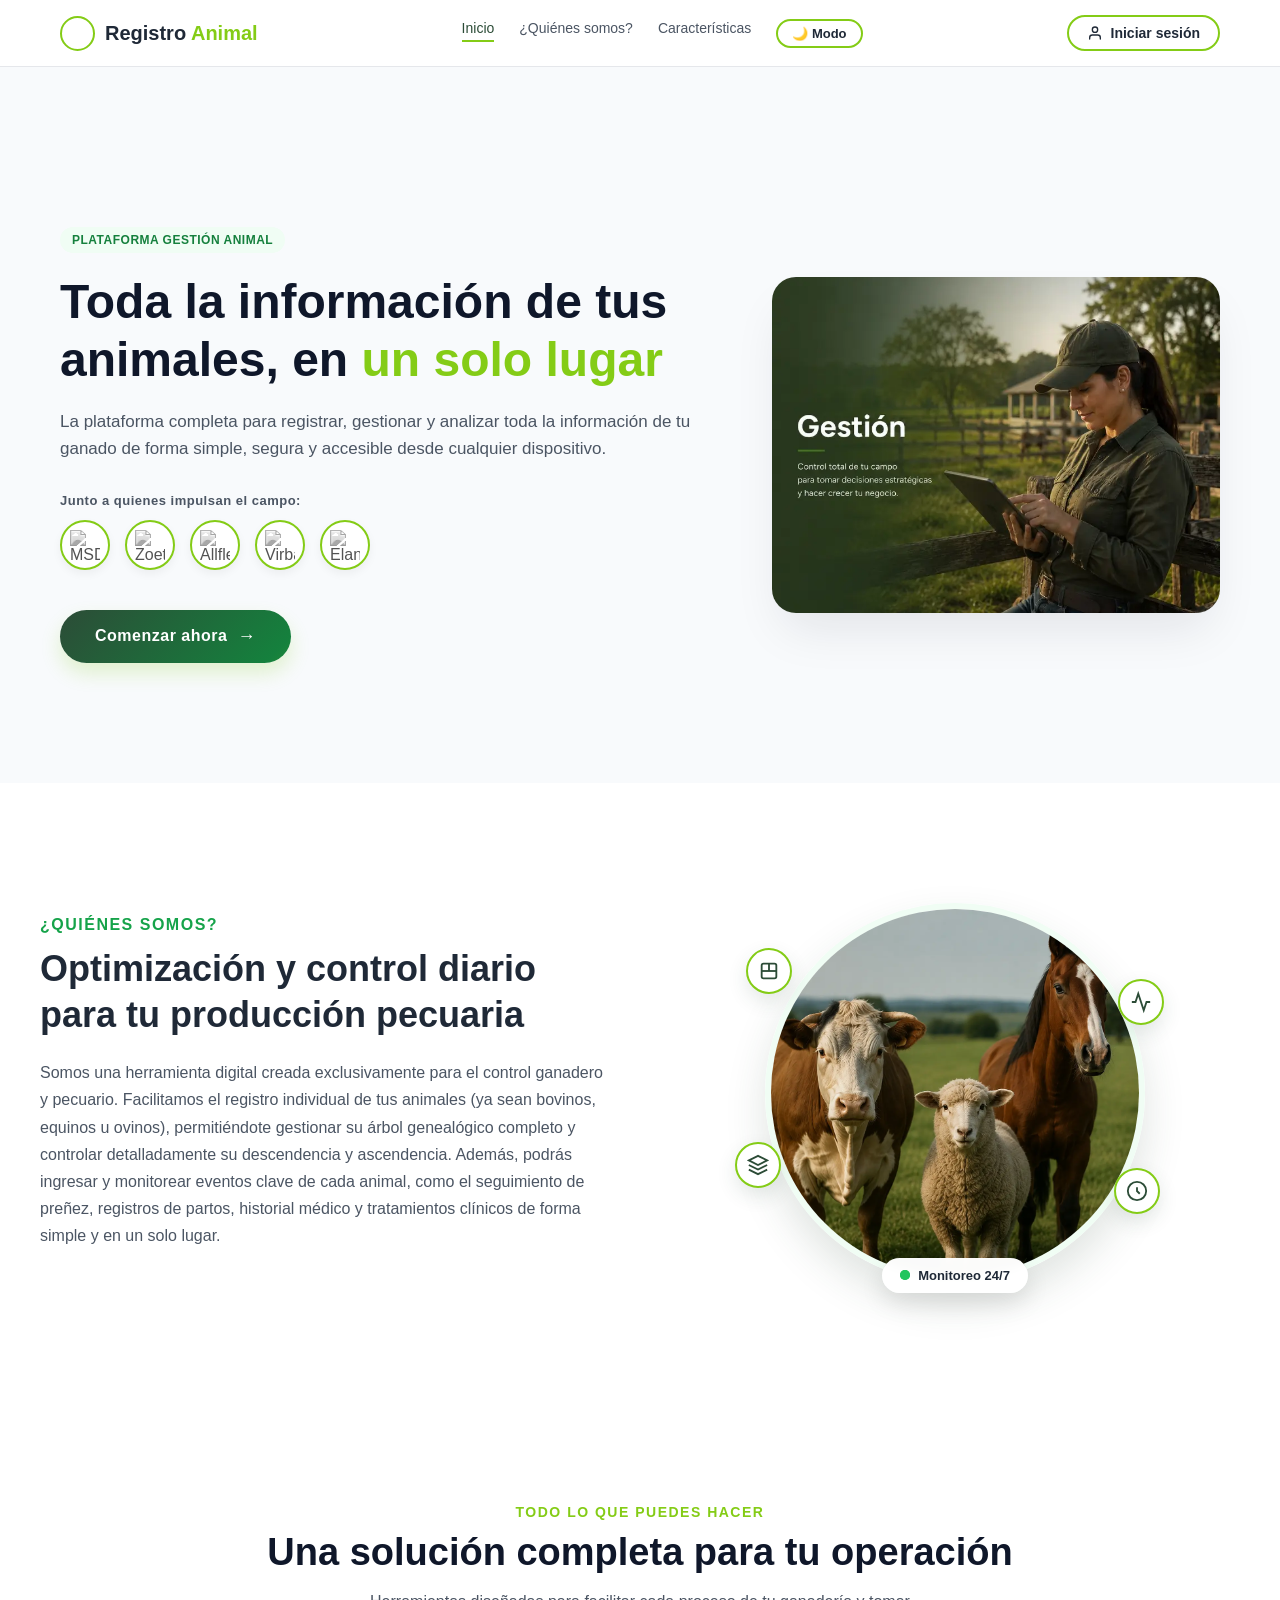
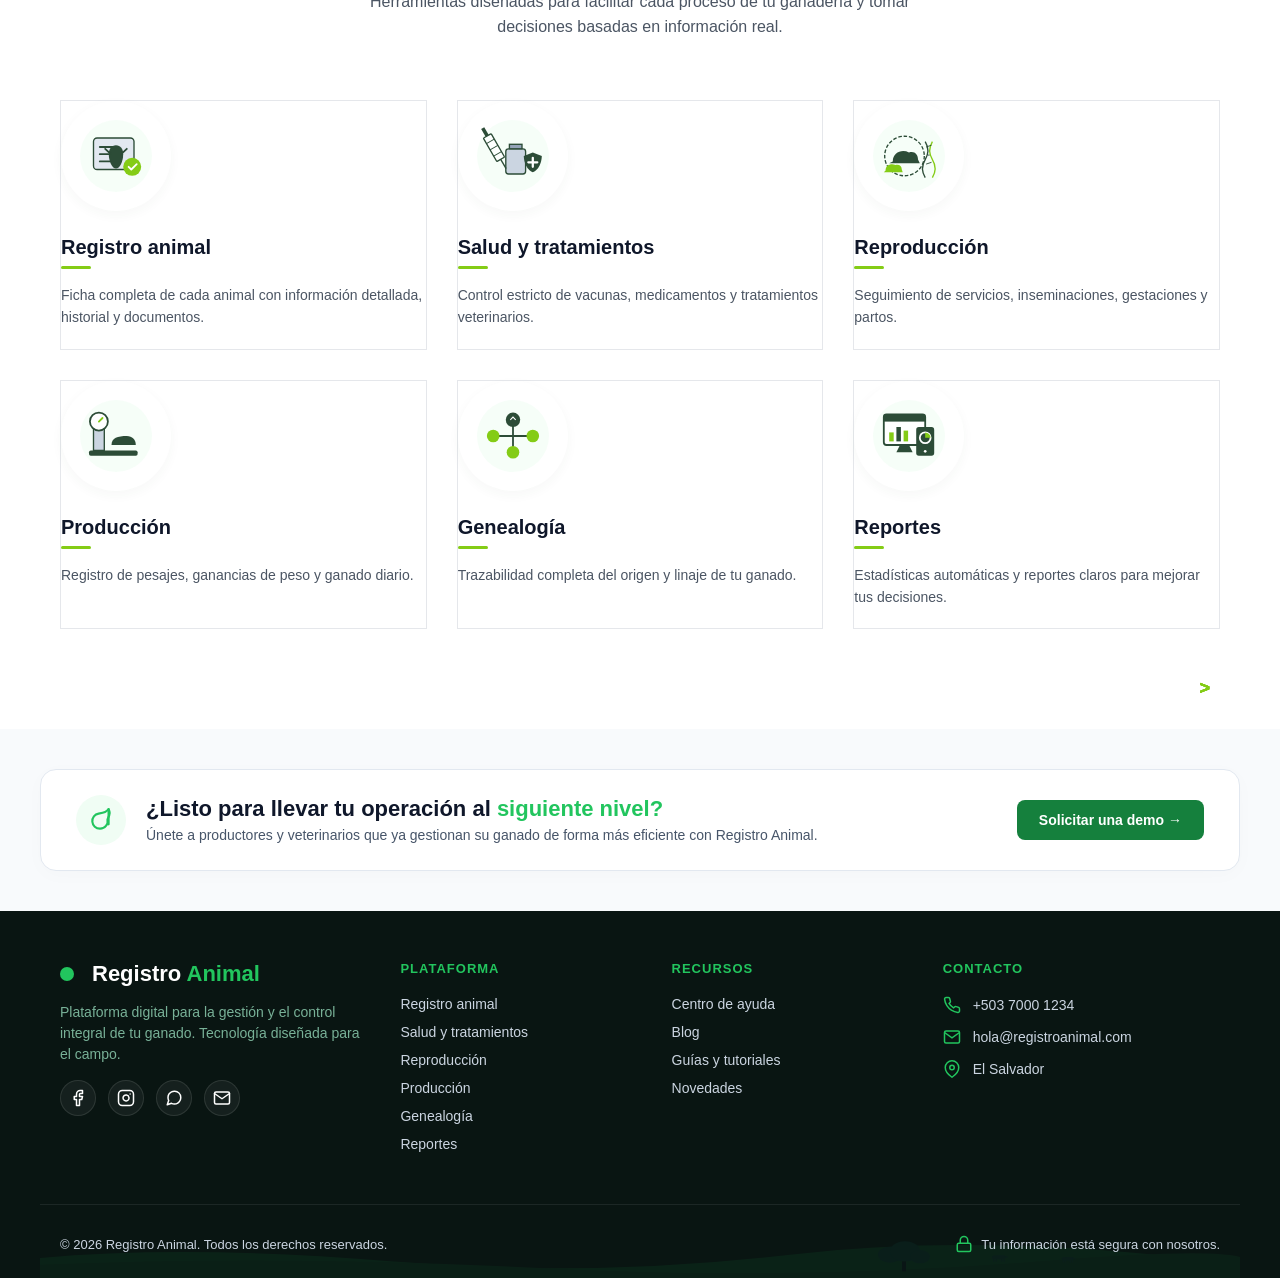
==== commit a9bbb51e: "limpio" ====
--- a/index.html
+++ b/index.html
@@ -75,7 +75,7 @@
                 <div class="about-content fade-in-element">
                     <span class="about-badge">¿QUIÉNES SOMOS?</span>
                     <h2>Optimización y control diario para tu producción pecuaria</h2>
-                    <p>Somos una herramienta digital creada exclusivamente para el control ganadero y pecuario. Facilitamos el registro individual de tus animales (ya sean bovinos, equinos u ovinos), permitiéndote gestionar su árbol genealógico completo y controlar detalladamente su descendencia de hijos y nietos. Además, podrás ingresar y monitorear eventos clave de cada animal, como el seguimiento de embarazos, registros de partos, historial de cirugías y tratamientos clínicos de forma simple y en un solo lugar.</p>
+                    <p>Somos una herramienta digital creada exclusivamente para el control ganadero y pecuario. Facilitamos el registro individual de tus animales (ya sean bovinos, equinos u ovinos), permitiéndote gestionar su árbol genealógico completo y controlar detalladamente su descendencia y ascendencia. Además, podrás ingresar y monitorear eventos clave de cada animal, como el seguimiento de preñez, registros de partos, historial médico y tratamientos clínicos de forma simple y en un solo lugar.</p>
                 </div>
                 <div class="about-image-wrapper fade-in-element">
                     <div class="interactive-circle-container">
@@ -222,7 +222,7 @@
     </main>
  
   <!-- ==========================================================================
-     FOOTER PREMIUM OSCURO CON ICONOS SVG Y PAISAJE NATIVO
+     FOOTER OSCURO CON ICONOS SVG Y PAISAJE NATIVO
      ========================================================================== -->
 <div class="footer-dark-wrapper">
     
--- a/css/welcome.css
+++ b/css/welcome.css
@@ -141,7 +141,6 @@
     padding-bottom: 4px;
 }
 
-/* Botón de iniciar sesión - 100% Verde Lima de tu imagen */
 .btn-nav-login {
     text-decoration: none;
     color: var(--text-dark);
@@ -1286,7 +1285,7 @@
 body.dark-mode .feature-card h3,
 body.dark-mode div[class*="card"] h3,
 body.dark-mode div[class*="feature"] h3 {
-    color: #ffffff !important; /* Cambia a #84cc16 si prefieres que los títulos sean verde lima */
+    color: #ffffff !important; 
 }
 
 body.dark-mode .feature-card p,
